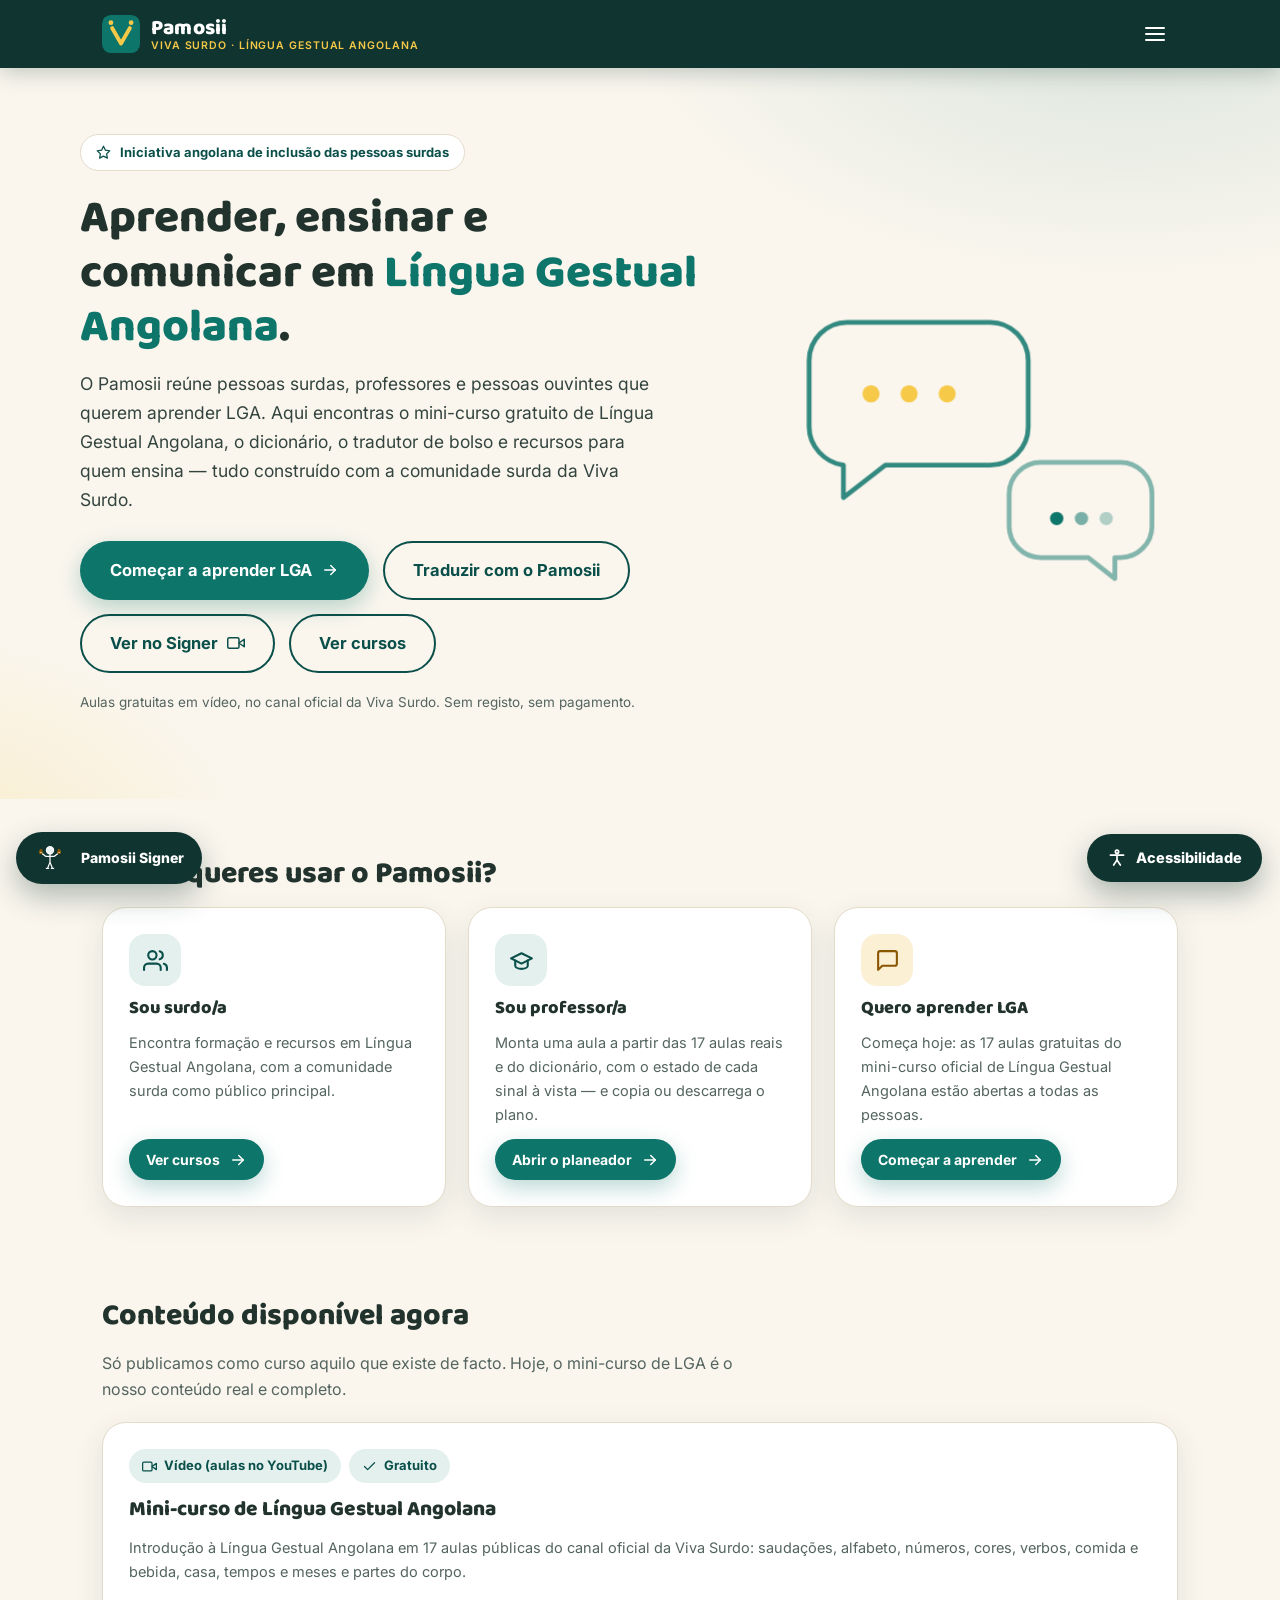
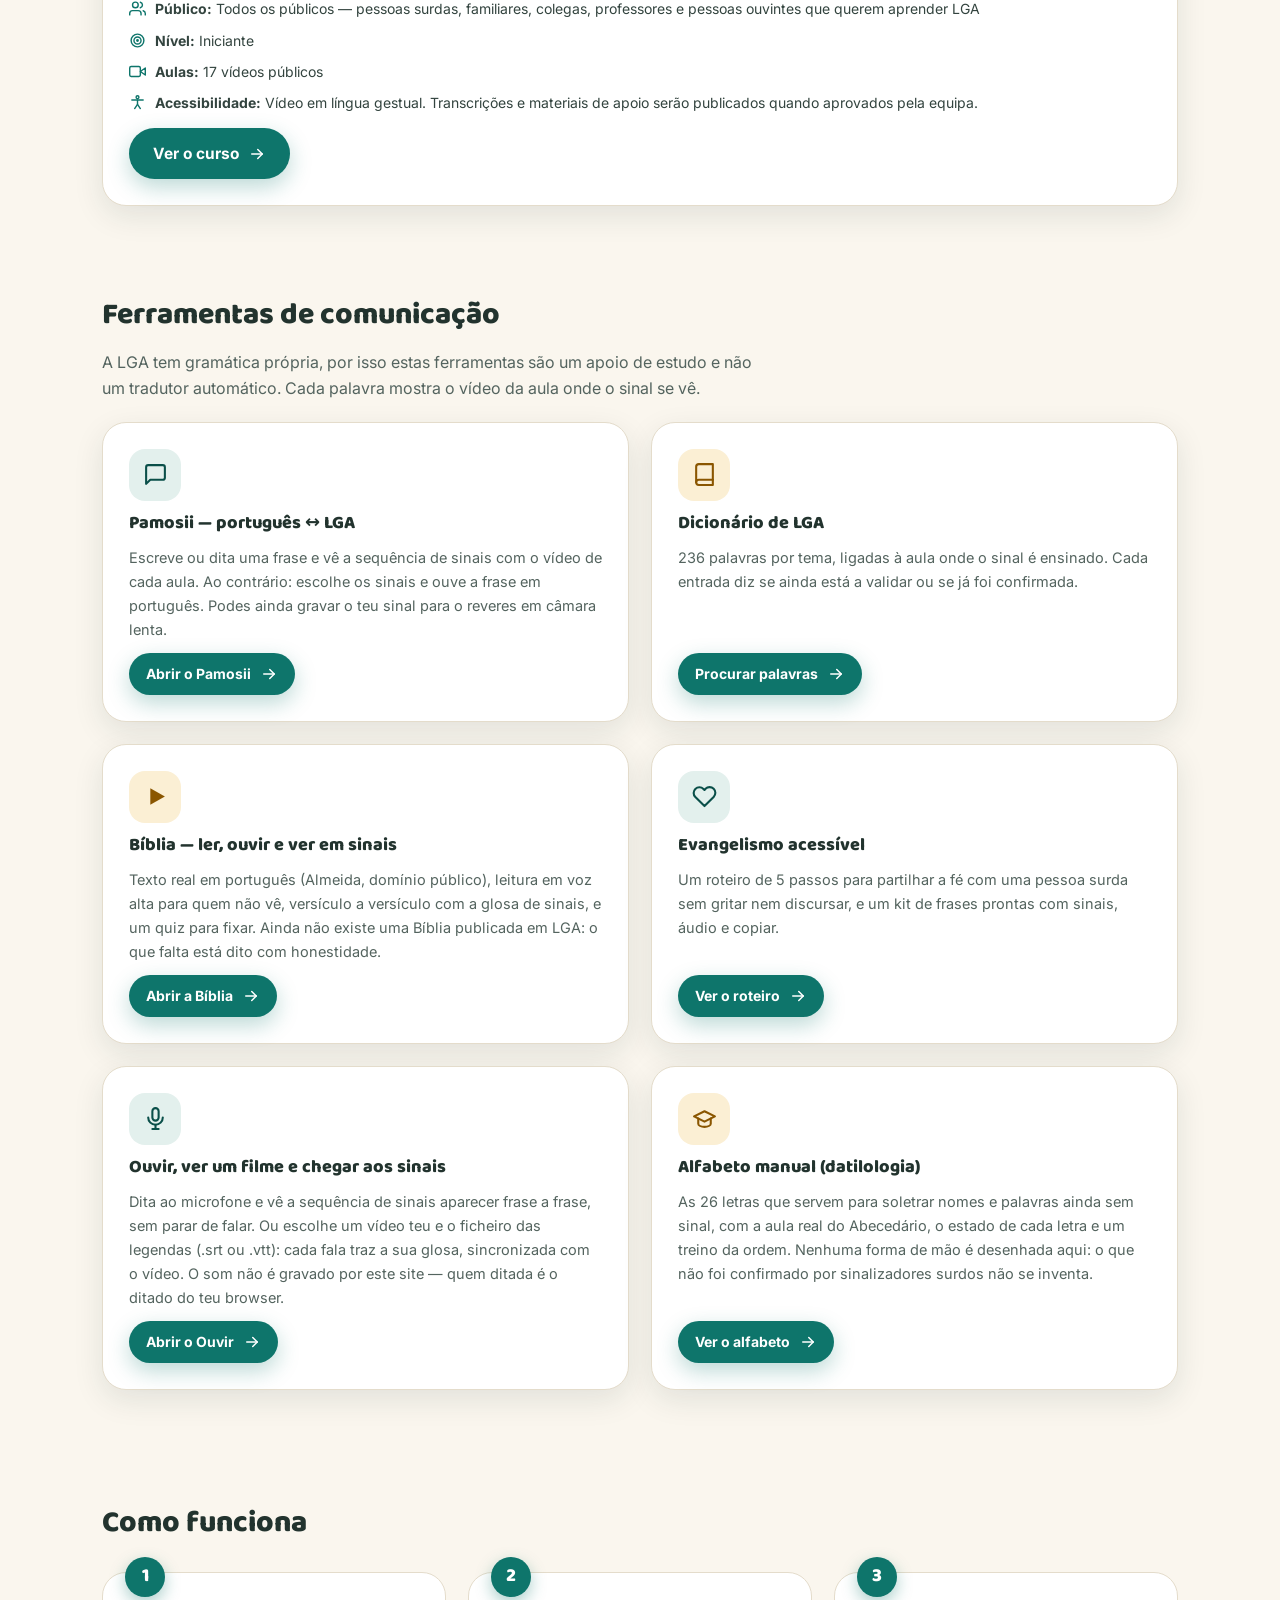
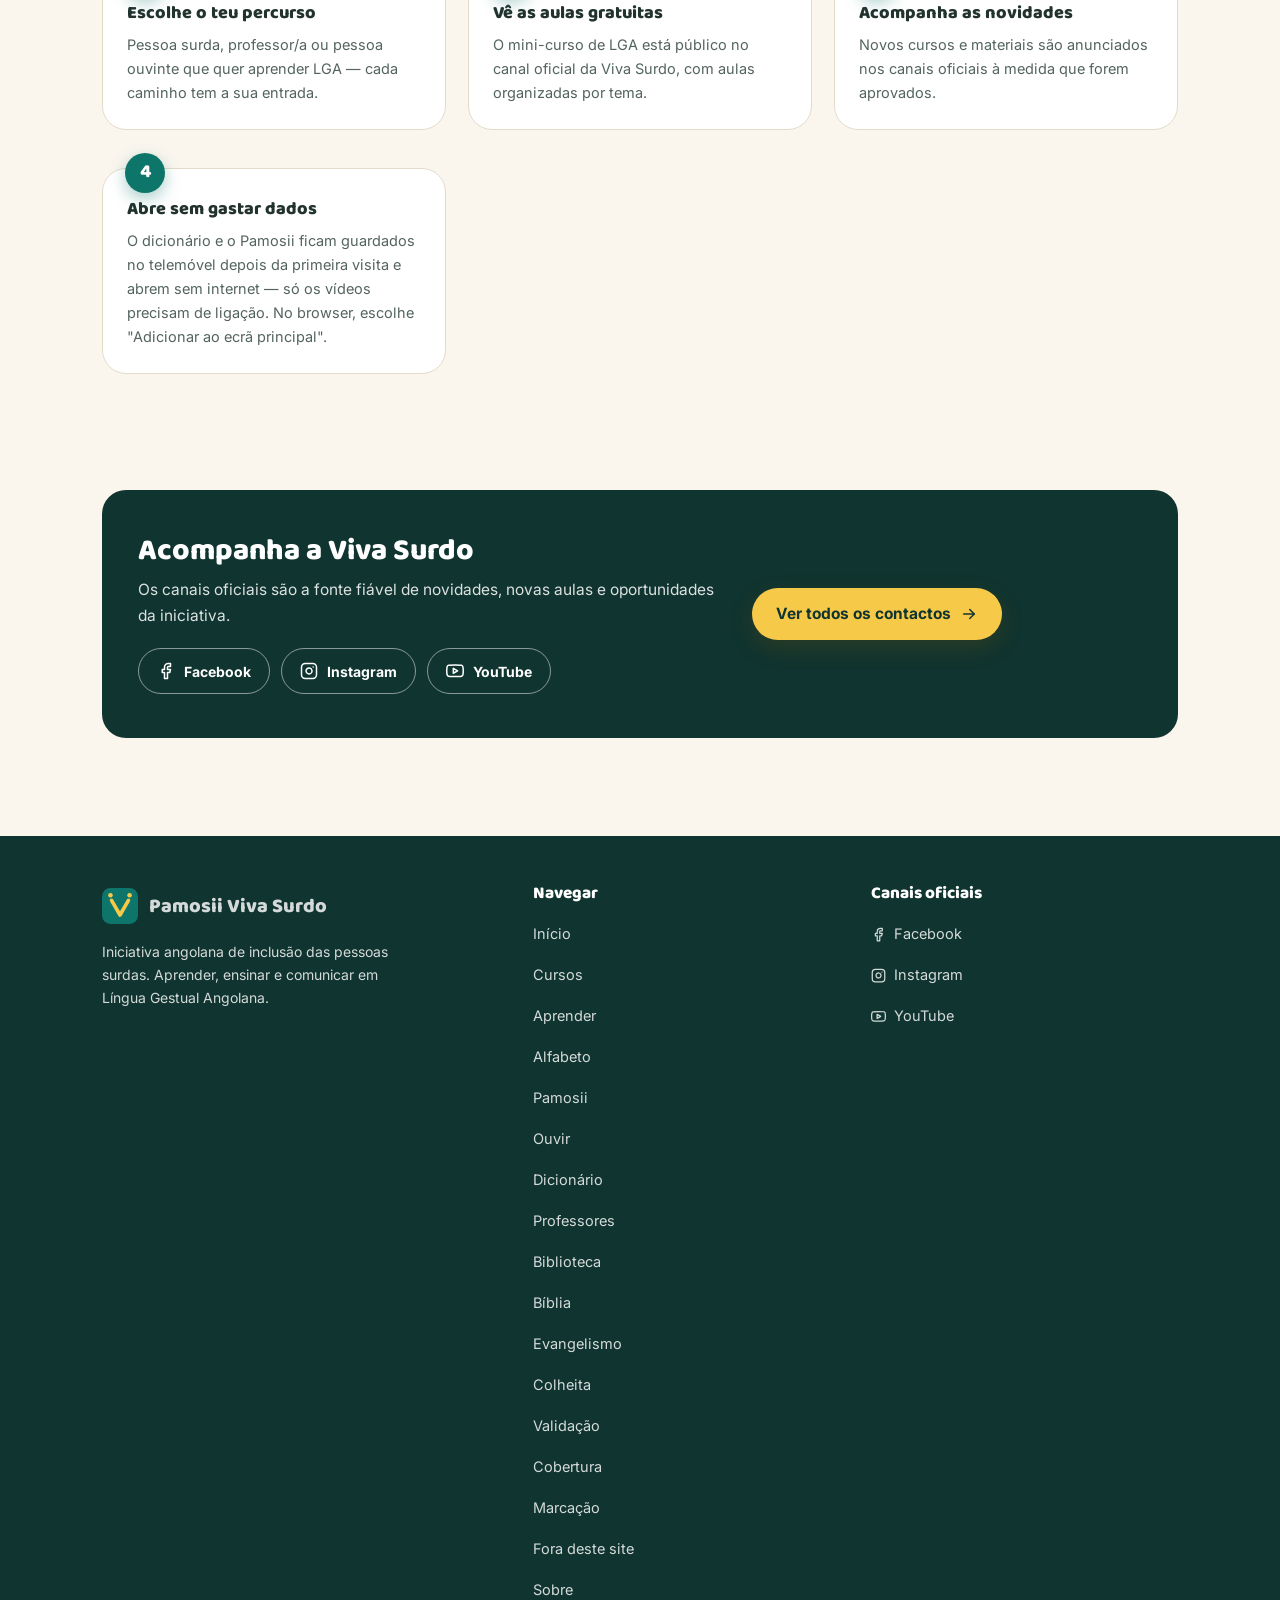
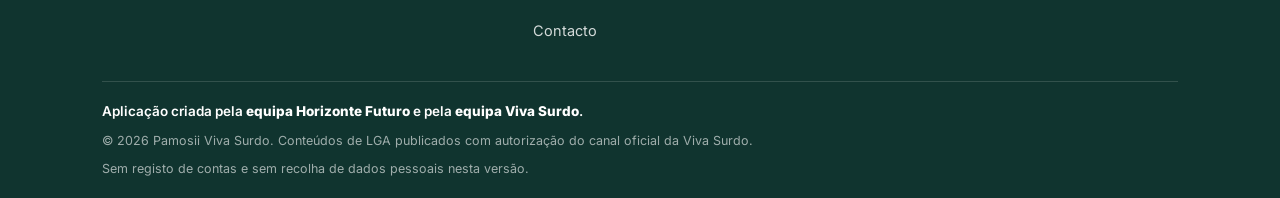
==== index.html @ de4e7cdf "vs78 no site publicado: planeador de aula em #/professores (monta a aula a partir das 17 aulas reais" ====
<!DOCTYPE html>
<html lang="pt-AO">
<head>
<meta charset="UTF-8">
<meta name="viewport" content="width=device-width, initial-scale=1.0, viewport-fit=cover">
<title>Pamosii Viva Surdo — Aprender, ensinar e comunicar em Língua Gestual Angolana</title>
<meta name="description" content="Pamosii é a plataforma da Viva Surdo: aulas gratuitas de Língua Gestual Angolana (LGA), dicionário, tradutor de bolso português-LGA e recursos para professores.">
<meta name="theme-color" content="#10342F">
<!-- Instalável como aplicação (telemóvel): "Adicionar ao ecrã principal" abre o Pamosii
     sem barra do browser e funciona sem rede. Os ícones são a marca provisória rasterizada
     de assets/logo-mark.svg — ver README, "Substituir a marca provisória". -->
<link rel="manifest" href="manifest.webmanifest">
<link rel="apple-touch-icon" href="assets/icon-192.png">
<meta name="mobile-web-app-capable" content="yes">
<meta name="apple-mobile-web-app-title" content="Pamosii">
<meta property="og:type" content="website">
<meta property="og:locale" content="pt_AO">
<meta property="og:site_name" content="Pamosii Viva Surdo">
<meta property="og:title" content="Pamosii Viva Surdo — Aprender, ensinar e comunicar em Língua Gestual Angolana">
<meta property="og:description" content="Iniciativa angolana de inclusão das pessoas surdas. Aulas gratuitas de Língua Gestual Angolana (LGA), recursos para professores e conteúdo da comunidade.">
<link rel="icon" type="image/svg+xml" href="assets/logo-mark.svg">
<!-- Marca "Pamosii" em wordmark textual provisório — substituir pelo logótipo aprovado pela Viva Surdo (ver README.md) -->
<link rel="preconnect" href="https://fonts.googleapis.com">
<link rel="preconnect" href="https://fonts.gstatic.com" crossorigin>
<!-- miniaturas das aulas (i.ytimg.com) aparecem em quase todas as páginas: ligar cedo poupa uma ida e volta em 3G -->
<link rel="preconnect" href="https://i.ytimg.com">
<link rel="dns-prefetch" href="https://www.youtube-nocookie.com">
<link href="https://fonts.googleapis.com/css2?family=Baloo+2:wght@600;700;800&family=Inter:wght@400;500;600;700;800&display=swap" rel="stylesheet">
<link rel="stylesheet" href="styles.css?v=vs78">
<script>
/* As opções de acessibilidade são guardadas só neste dispositivo (localStorage).
   Aplicá-las antes do primeiro paint evita que a página "salte" de tema/contraste. */
(function () {
  try {
    var p = JSON.parse(localStorage.getItem('vs.a11y') || '{}');
    var h = document.documentElement;
    if (p.temaEscuro) h.setAttribute('data-tema-escuro', '');
    if (p.contraste) h.setAttribute('data-contraste-alto', '');
    if (p.movimento) h.setAttribute('data-movimento-reduzido', '');
    if (p.simples) h.setAttribute('data-leitura-simples', '');
    /* --escala no <html> desde o primeiro paint: o botão flutuante e a barra inferior
       precisam dela para não se sobreporem antes de o app.js montar o #app escalado */
    h.style.setProperty('--escala', ([100, 115, 130, 150].indexOf(p.escala) >= 0 ? p.escala : 100) / 100);
  } catch (e) { /* sem localStorage disponível: usar valores padrão */ }
})();
</script>
</head>
<body>
<a class="skip" href="#conteudo">Saltar para o conteúdo principal</a>
<div id="a11y-root"></div>
<div id="app"></div>
<span id="route-live" class="sr-only" aria-live="polite"></span>
<script src="app.js?v=vs78"></script>
</body>
</html>
---- styles.css ----
/* ============================================================================
   Pamosii Viva Surdo — folha de estilos
   Identidade provisória: teal profundo + âmbar sobre creme (contraste AA).
   A marca visual será substituída pelo logótipo aprovado (ver README.md).
   ============================================================================ */

:root{
  --ink:#22332E;
  --ink-soft:#33443F;
  --muted:#54645F;
  --teal:#0E756B;
  --teal-deep:#0A4F49;
  --teal-dark:#10342F;
  --teal-tint:#E3F0ED;
  --amber:#F7C948;
  --amber-ink:#8A5600;
  --amber-soft:#FBEFD4;
  --amber-line:#EAD9A8;
  --note-line:#CBE2DD;
  --cream:#FAF6EE;
  --paper:#FFFFFF;
  --line:#E4DCCB;
  --line-soft:#EFE8D9;
  /* tokens usados pelos painéis de acessibilidade (tema escuro / contraste alto) */
  --primary:#0E756B;
  --primary-hover:#0A4F49;
  --primary-fg:#FFFFFF;
  --accent:#0E756B;
  --surface:#FFFFFF;
  --surface-soft:rgba(255,255,255,.58);
  --focus:#C99400;
  --radius:16px;
  --radius-lg:24px;
  --shadow:0 10px 30px rgba(16,52,47,.10);
  --shadow-lg:0 24px 60px rgba(16,52,47,.16);
  --font-h:'Baloo 2',system-ui,sans-serif;
  --font-b:'Inter',system-ui,-apple-system,sans-serif;
  --head-h:68px;
  /* altura da barra inferior no telemóvel; os rótulos podem ir a duas linhas com a escala
     de texto, e 64px é o que mede com duas linhas — assim o espaço reservado nunca falha */
  --tab-h:64px;
}

/* ---------- painel de acessibilidade: temas alternativos ---------- */
[data-tema-escuro]{
  --ink:#EAF3F0;
  --ink-soft:#D2E2DE;
  --muted:#A9C0BA;
  --teal:#3FBFA9;
  --teal-deep:#9EE3D3;
  --teal-dark:#081B18;
  --teal-tint:#153F39;
  --amber:#F7C948;
  --amber-ink:#F8D583;
  --amber-soft:#3A2F12;
  --amber-line:#6B5620;
  --note-line:#2C6058;
  --cream:#0C1C19;
  --paper:#14302A;
  --line:#2A4E46;
  --line-soft:#224238;
  --primary:#0F8378;
  --primary-hover:#0B6C63;
  --primary-fg:#FFFFFF;
  --accent:#5FCDB8;
  --surface:#16342D;
  --surface-soft:rgba(255,255,255,.05);
  --focus:#F7C948;
  --shadow:0 10px 30px rgba(0,0,0,.45);
  --shadow-lg:0 24px 60px rgba(0,0,0,.6);
}
[data-contraste-alto]{
  --ink:#000;
  --ink-soft:#000;
  --muted:#111;
  --teal:#00443C;
  --teal-deep:#002B26;
  --teal-dark:#000;
  --teal-tint:#DFF3EE;
  --amber:#FFD666;
  --amber-ink:#000;
  --amber-soft:#FFF3CF;
  --amber-line:#000;
  --note-line:#000;
  --cream:#FFF;
  --paper:#FFF;
  --line:#000;
  --line-soft:#000;
  --primary:#002B26;
  --primary-hover:#000;
  --primary-fg:#FFF;
  --accent:#002B26;
  --surface:#FFF;
  --surface-soft:#FFF;
  --focus:#000;
  --shadow:none;
  --shadow-lg:none;
}
[data-contraste-alto] a{text-decoration:underline}
[data-contraste-alto] .btn,[data-contraste-alto] .f-chip,[data-contraste-alto] .theme-nav a,
[data-contraste-alto] .aud-card,[data-contraste-alto] .vcard,[data-contraste-alto] .ccard,
[data-contraste-alto] .lib-item,[data-contraste-alto] .dic-grupo,[data-contraste-alto] .pm-dir,
[data-contraste-alto] .pm-ex,[data-contraste-alto] .pm-card,[data-contraste-alto] .pm-meter,
[data-contraste-alto] .pm-dati .pm-letra{border-width:2px;border-color:#000}

/* movimento reduzido (escolha manual, além do preferes do sistema) */
html[data-movimento-reduzido]{scroll-behavior:auto}
[data-movimento-reduzido] *,[data-movimento-reduzido] *::before,[data-movimento-reduzido] *::after{
  animation:none!important;transition:none!important;
}
[data-movimento-reduzido] .rv{opacity:1;transform:none}

/* leitura simples: coluna única, texto maior, decoração de fora */
[data-leitura-simples] body{font-size:18px;line-height:1.85}
[data-leitura-simples] .hero-art,[data-leitura-simples] .side-box img{display:none}
[data-leitura-simples] .grid,[data-leitura-simples] .steps,[data-leitura-simples] .vgrid,
[data-leitura-simples] .foot-in,[data-leitura-simples] .about-grid,[data-leitura-simples] .course-layout,
[data-leitura-simples] .band,[data-leitura-simples] .dic-words{grid-template-columns:1fr!important}
[data-leitura-simples] .hero-in{grid-template-columns:1fr;padding:34px 0}
[data-leitura-simples] p{max-width:70ch}
[data-leitura-simples] .dic-grupo{break-inside:avoid}

/* ---------- reset e base ---------- */
*,*::before,*::after{box-sizing:border-box}
html{-webkit-text-size-adjust:100%;text-size-adjust:100%}
body,button,input,select,textarea{-webkit-tap-highlight-color:transparent}
button,input,select,textarea,summary,a{touch-action:manipulation}
@media(prefers-reduced-motion:no-preference){html{scroll-behavior:smooth}}
body{margin:0;font-family:var(--font-b);font-size:16px;line-height:1.65;color:var(--ink);background:var(--cream)}
img,svg,iframe{max-width:100%}
img{display:block;height:auto}
h1,h2,h3,h4{font-family:var(--font-h);line-height:1.18;color:var(--ink);margin:0 0 .5em;font-weight:800}
h1{font-size:clamp(30px,4.6vw,46px)}
h2{font-size:clamp(23px,3vw,30px)}
h3{font-size:18px}
p{margin:0 0 1em}
a{color:var(--teal-deep);text-decoration-thickness:1px;text-underline-offset:3px}
a:hover{color:var(--teal)}
ul{margin:0 0 1em;padding-left:1.2em}
[id]{scroll-margin-top:calc(var(--head-h) + 16px + env(safe-area-inset-top))}
[hidden]{display:none !important}

/* foco visível em todo o site (âmbar escuro no claro; âmbar no escuro) */
a:focus-visible,button:focus-visible,input:focus-visible,select:focus-visible,
summary:focus-visible,[tabindex]:focus-visible{
  outline:3px solid var(--focus);outline-offset:2px;border-radius:6px;
}
.site-head a:focus-visible,.site-head button:focus-visible,.band a:focus-visible,
.tabbar a:focus-visible,.tabbar button:focus-visible{
  outline-color:var(--amber);
}

/* utilitários */
.sr-only{position:absolute!important;width:1px;height:1px;padding:0;margin:-1px;overflow:hidden;clip:rect(0 0 0 0);white-space:nowrap;border:0}
.skip{position:fixed;top:10px;left:10px;z-index:200;transform:translateY(-160%);background:var(--teal-dark);color:#fff;
  font-weight:700;padding:12px 20px;border-radius:10px;transition:transform .15s;text-decoration:none}
.skip:focus{transform:none;color:#fff}
.wrap{max-width:1120px;margin:0 auto;padding:0 22px}
.section{padding:58px 0}
.section.tight{padding:34px 0}
.muted{color:var(--muted)}
.center{text-align:center}
.grid{display:grid;gap:22px}
.g-2{grid-template-columns:repeat(2,minmax(0,1fr))}
.g-3{grid-template-columns:repeat(3,minmax(0,1fr))}
.g-4{grid-template-columns:repeat(4,minmax(0,1fr));gap:18px}
.g-auto{grid-template-columns:repeat(auto-fill,minmax(min(290px,100%),1fr))}

/* revelação ao fazer scroll (desligada com movimento reduzido) */
.rv{opacity:0;transform:translateY(14px)}
.rv.in{opacity:1;transform:none;transition:opacity .5s ease,transform .5s ease}
@media(prefers-reduced-motion:reduce){
  .rv{opacity:1;transform:none}
  *,*::before,*::after{animation-duration:.001s!important;animation-iteration-count:1!important;transition-duration:.001s!important}
}

/* ---------- botões e chips ---------- */
.btn{display:inline-flex;align-items:center;justify-content:center;gap:9px;min-height:46px;padding:11px 22px;border-radius:999px;
  max-width:100%;flex-wrap:wrap;
  font-family:var(--font-b);font-weight:700;font-size:15.5px;border:2px solid transparent;cursor:pointer;
  text-decoration:none;transition:transform .15s,box-shadow .15s,background .15s,color .15s}
.btn .ic{width:18px;height:18px;flex:none}
.btn:hover{transform:translateY(-2px)}
.btn-p{background:var(--primary);color:var(--primary-fg);box-shadow:0 8px 22px rgba(14,117,107,.28)}
.btn-p:hover{background:var(--primary-hover);color:var(--primary-fg)}
.btn-a{background:var(--amber);color:var(--teal-dark);box-shadow:0 8px 22px rgba(138,86,0,.22)}
.btn-a:hover{background:#F0B92E;color:var(--teal-dark)}
.btn-o{background:transparent;color:var(--teal-deep);border-color:var(--teal-deep)}
.btn-o:hover{background:var(--teal-tint);color:var(--teal-deep)}
.btn-o.on-dark{color:#fff;border-color:rgba(255,255,255,.75)}
.btn-o.on-dark:hover{background:rgba(255,255,255,.12);color:#fff}
.btn-sm{min-height:38px;padding:7px 15px;font-size:14px}
.btn-lg{min-height:52px;padding:14px 28px;font-size:16.5px}

.chip{display:inline-flex;align-items:center;gap:7px;background:var(--teal-tint);color:var(--teal-deep);
  font-weight:700;font-size:13px;padding:6px 13px;border-radius:999px;border:0}
.chip .ic{width:15px;height:15px;flex:none}

/* etiqueta "Em breve" — distinta por forma e texto, não só por cor */
.soon{display:inline-flex;align-items:center;gap:7px;border:2px dashed var(--amber-ink);color:var(--amber-ink);
  background:var(--amber-soft);font-weight:800;font-size:12.5px;padding:5px 12px;border-radius:999px;text-transform:uppercase;letter-spacing:.4px}
.soon .ic{width:14px;height:14px;flex:none}

/* ---------- cabeçalho e navegação ---------- */
.site-head{position:sticky;top:0;z-index:100;background:var(--teal-dark);color:#fff;box-shadow:0 4px 22px rgba(16,52,47,.25);
  padding-top:env(safe-area-inset-top)}
/* o cabeçalho tem de tolerar a escala de texto (que as media queries não vêem): quebra em vez de sair do ecrã */
.nav{display:flex;align-items:center;gap:10px;min-height:var(--head-h);flex-wrap:wrap}
/* a marca pode encolher: com a escala de texto ligada é a legenda "Língua Gestual Angolana"
   que ocupa mais linha, e ela troca-se sozinha em vez de empurrar a página para o lado */
.brand{display:inline-flex;align-items:center;gap:11px;color:#fff;text-decoration:none;margin-right:6px;
  flex:0 1 auto;min-width:0;min-height:44px}
.brand img{width:38px;height:38px;flex:none}
.brand .wm{font-family:var(--font-h);font-weight:800;font-size:21px;line-height:1.05;letter-spacing:.2px}
.brand .wm small{display:block;font-family:var(--font-b);font-weight:600;font-size:10.5px;letter-spacing:.9px;
  text-transform:uppercase;color:var(--amber);overflow-wrap:anywhere}
.nav-links{display:flex;align-items:center;gap:4px;margin-left:auto;flex-wrap:wrap;min-width:0}
/* os 11 rótulos vivem aqui no tamanho compacto: medido, a linha completa precisa de 910px,
   e é esse valor que define o ponto em que o menu hambúrguer assume (ver @media(max-width:1280px)) */
.nav-links a{display:inline-flex;align-items:center;white-space:nowrap;min-height:44px;padding:8px 9px;color:rgba(255,255,255,.85);
  font-weight:600;font-size:13.5px;text-decoration:none;border-radius:10px}
.nav-links a:hover{color:#fff;background:rgba(255,255,255,.10)}
.nav-links a[aria-current="page"]{color:var(--amber);background:rgba(247,201,72,.12)}
.nav-links a[aria-current="page"]::after{content:"";display:block;height:3px;width:22px;margin:-4px auto -6px;
  background:var(--amber);border-radius:99px}
.burger{display:none;margin-left:auto;background:none;border:0;color:#fff;width:46px;height:46px;
  align-items:center;justify-content:center;cursor:pointer;border-radius:10px}
.burger .ic{width:24px;height:24px}
.burger:hover{background:rgba(255,255,255,.12)}
@media(max-width:1280px){
  .burger{display:inline-flex}
  /* nowrap obrigatório: em coluna, o wrap do modo barra transformaria o menu em várias
     colunas assim que o texto é ampliado e a altura máxima começa a contar */
  .nav-links{display:none;position:absolute;left:0;right:0;top:100%;flex-direction:column;flex-wrap:nowrap;align-items:stretch;gap:2px;
    background:var(--teal-dark);padding:12px 16px 18px;border-bottom:1px solid rgba(255,255,255,.14);
    box-shadow:0 26px 50px rgba(16,52,47,.45)}
  /* o menu vive dentro de #app, que é escalado: vh/dvh são pixels do ecrã, enquanto
     --head-h é um pixel de layout já ampliado. Divide-se primeiro o viewport pela escala
     e só depois se tira a altura do cabeçalho — senão o menu fica abaixo da dobra.
     O desconto de 72px é a zona do botão flutuante de acessibilidade (18 de offset + 48 de
     altura + 6 de costura), também em pixels de ecrã: sem ele, a última linha do menu ficava
     por baixo do botão e o toque ia para o sítio errado. */
  .nav-links.open{display:flex;max-height:calc(100vh / var(--escala,1) - var(--head-h) - 72px / var(--escala,1));
    max-height:calc(100dvh / var(--escala,1) - var(--head-h) - 72px / var(--escala,1));overflow-y:auto;overscroll-behavior:contain}
  .nav-links a{width:100%;justify-content:flex-start;font-size:16px;padding:13px 14px}
  .nav-links a[aria-current="page"]::after{display:none}
  .nav-links a[aria-current="page"]{border-left:4px solid var(--amber);border-radius:6px 10px 10px 6px}
}

/* ---------- barra de navegação inferior (telemóvel) ----------
   No telemóvel o polegar decide: os quatro destinos mais usados ficam sempre à mão em baixo
   e o 5.º botão abre O MESMO painel do hambúrguer (aria-controls="nav-links"), porque dois
   menus diferentes na mesma página só serve para confundir. Por isso o .burger desaparece
   nestas condições — ver o bloco em baixo.
   A 2.ª condição é o telemóvel deitado: com 844×390 a largura já não é "de telemóvel", mas o
   polegar e a altura pequena são exactamente o mesmo problema. */
.tabbar{display:none}
@media(max-width:720px), (orientation:landscape) and (max-height:500px){
  /* sticky em vez de fixed: a barra ocupa espaço no fluxo, por isso nunca tapa o rodapé
     nem obriga a calcular reservas — e descansa no fim da página em vez de flutuar */
  .tabbar{display:block;position:sticky;bottom:0;z-index:99;background:var(--teal-dark);
    border-top:1px solid rgba(255,255,255,.16);margin-top:0;
    /* env() são pixels do ecrã; a barra está dentro de #app, que é escalado — divide-se pela escala */
    padding-bottom:calc(env(safe-area-inset-bottom) / var(--escala,1))}
  .tab-in{display:flex;align-items:stretch;min-height:var(--tab-h)}
  .tab{flex:1 1 0;min-width:0;display:flex;flex-direction:column;align-items:center;justify-content:center;
    gap:3px;padding:4px 2px;background:none;border:0;cursor:pointer;color:rgba(255,255,255,.85);
    font-family:var(--font-b);font-weight:700;line-height:1.1;text-decoration:none;
    /* tamanho FÍSICO constante: com a escala de texto ligada o item encolhe em px de layout
       (390px / 1,5 / 5 = 52) e "Dicionário" ia para 3 linhas. A barra é o cais da aplicação,
       não o conteúdo que a pessoa ampliou — divide-se pela escala para renderizar sempre 11px. */
    font-size:calc(11px / var(--escala,1));overflow-wrap:anywhere;
    -webkit-tap-highlight-color:transparent;touch-action:manipulation}
  .tab .ic{width:21px;height:21px;flex:none}
  /* o boneco do Signer no lugar do ícone de fala: fica parado — um ícone que se mexe
     na navegação distrai e competiria com o próprio Signer. */
  .tab-sign{display:flex;align-items:center;justify-content:center;height:21px}
  .tab-sign .sg-fig{width:31px;height:20px;margin:0;color:inherit;flex:none}
  .tab-sign .sg-fig *{animation:none!important}
  .tab-sign .sg-fig .sg-cabeca{fill:rgba(255,255,255,.16)}
  .tab:hover{color:#fff}
  .tab[aria-current="page"],.tab-mais.on{color:var(--amber)}
  /* o hambúrguer do cabeçalho é substituído pelo "Mais" — um interruptor, não dois */
  .burger{display:none}
  /* o menu aberto acaba ACIMA da barra inferior e acima do botão flutuante de acessibilidade
     (60px = 12 de offset + 48 de altura, +6 de costura) — dividido pela escala porque o painel
     vive em px de layout dentro de #app, enquanto o botão flutuante está fora dele.
     Sem isto o 9.º item ficava por baixo do botão de acessibilidade, inatingível ao toque. */
  .nav-links.open{max-height:calc(100vh / var(--escala,1) - var(--head-h) - var(--tab-h) - 66px / var(--escala,1) - env(safe-area-inset-bottom) / var(--escala,1));
    max-height:calc(100dvh / var(--escala,1) - var(--head-h) - var(--tab-h) - 66px / var(--escala,1) - env(safe-area-inset-bottom) / var(--escala,1))}
}
/* contraste alto: rótulos sublinhados só no item activo — a barra já é separada do conteúdo
   pela borda, e sublinhar os cinco ao mesmo tempo não indica onde estás */
@media(max-width:720px), (orientation:landscape) and (max-height:500px){
  [data-contraste-alto] .tab{text-decoration:none}
  [data-contraste-alto] .tab[aria-current="page"],[data-contraste-alto] .tab-mais.on{text-decoration:underline;text-underline-offset:5px}
}

/* ---------- herói ---------- */
.hero{position:relative;overflow:hidden;color:var(--ink);
  background:
    radial-gradient(820px 460px at 88% -10%,rgba(14,117,107,.14),transparent 62%),
    radial-gradient(560px 380px at -6% 108%,rgba(247,201,72,.22),transparent 60%),
    var(--cream)}
.hero-in{display:grid;grid-template-columns:1.15fr .85fr;gap:44px;align-items:center;padding:66px 0 72px}
.eyebrow{display:inline-flex;align-items:center;gap:9px;background:var(--surface);border:1.5px solid var(--line);
  color:var(--teal-deep);font-weight:700;font-size:13px;padding:7px 15px;border-radius:999px;margin-bottom:20px}
.eyebrow .ic{width:15px;height:15px}
.hero h1{margin-bottom:16px}
.hero h1 .hl{color:var(--teal)}
.hero .lead{font-size:17.5px;color:var(--ink-soft);max-width:54ch}
.hero-ctas{display:flex;flex-wrap:wrap;gap:14px;margin-top:26px}
.hero-note{margin-top:18px;font-size:13.5px;color:var(--muted)}
.hero-art{display:grid;place-items:center}
.hero-art svg{width:min(400px,100%);height:auto}

/* ---------- cartões de público ---------- */
.aud-card{display:flex;flex-direction:column;gap:12px;background:var(--paper);border:1.5px solid var(--line);
  border-radius:var(--radius-lg);padding:26px;box-shadow:var(--shadow);transition:transform .18s,box-shadow .18s}
.aud-card:hover{transform:translateY(-4px);box-shadow:var(--shadow-lg)}
.aud-ic{width:52px;height:52px;border-radius:16px;display:grid;place-items:center;flex:none}
.aud-ic .ic{width:25px;height:25px}
.aud-ic.t{background:var(--teal-tint);color:var(--teal-deep)}
.aud-ic.a{background:var(--amber-soft);color:var(--amber-ink)}
.aud-card h3{margin:0}
.aud-card p{margin:0;color:var(--muted);font-size:14.5px;flex:1}
.aud-card .btn{align-self:flex-start}

/* ---------- passos "como funciona" ---------- */
.steps{counter-reset:passo;display:grid;gap:22px;grid-template-columns:repeat(3,1fr)}
.step{background:var(--paper);border:1.5px solid var(--line);border-radius:var(--radius-lg);padding:24px;position:relative;margin-top:16px}
.step::before{counter-increment:passo;content:counter(passo);position:absolute;top:-16px;left:22px;width:40px;height:40px;
  border-radius:50%;background:var(--primary);color:var(--primary-fg);font-family:var(--font-h);font-weight:800;font-size:19px;
  display:grid;place-items:center;box-shadow:0 6px 16px rgba(14,117,107,.35)}
.step h3{margin-top:6px}
.step p{margin:0;color:var(--muted);font-size:14.5px}

/* ---------- cartão de curso ---------- */
.ccard{display:flex;flex-direction:column;gap:14px;background:var(--paper);border:1.5px solid var(--line);
  border-radius:var(--radius-lg);padding:26px;box-shadow:var(--shadow)}
.ccard-top{display:flex;flex-wrap:wrap;gap:8px}
.ccard-t{margin:0;font-size:21px}
.ccard-t a{color:var(--ink);text-decoration:none}
.ccard-t a:hover{color:var(--teal-deep);text-decoration:underline}
.ccard-d{margin:0;color:var(--muted);font-size:14.5px}
.meta-list{list-style:none;margin:0;padding:0;display:flex;flex-direction:column;gap:8px;font-size:14px;flex:1}
.meta-list li{display:flex;align-items:flex-start;gap:9px;color:var(--ink-soft)}
.meta-list .ic{width:17px;height:17px;flex:none;margin-top:3px;color:var(--teal)}
.ccard .btn{align-self:flex-start}

/* categoria "em breve" no catálogo: painel honesto, não cartão de curso */
.cat-soon{display:flex;gap:16px;align-items:flex-start;border:2px dashed var(--line);background:var(--surface-soft);
  border-radius:var(--radius-lg);padding:22px}
.cat-soon .soon{flex:none}
.cat-soon div{min-width:0}
.cat-soon h3{margin:6px 0 4px;font-size:17px}
.cat-soon p{margin:0;font-size:14px;color:var(--muted)}

/* ---------- cartão de vídeo (fachada clicável) ---------- */
.vgrid{display:grid;gap:22px;grid-template-columns:repeat(auto-fill,minmax(min(280px,100%),1fr))}
.vcard{display:flex;flex-direction:column;background:var(--paper);border:1.5px solid var(--line);
  border-radius:var(--radius);overflow:hidden;box-shadow:var(--shadow)}
.vfacade{position:relative;aspect-ratio:16/9;background:var(--teal-dark)}
.vfacade iframe{position:absolute;inset:0;width:100%;height:100%;border:0}
/* aviso "este vídeo precisa de rede" — fora dele o bloco comporta-se como texto normal;
   só dentro de .lib-act (linha de botões com flex-wrap) precisa de ocupar a linha toda.
   Em .vcard, que é flex-direction:column, um flex-basis:100% esticava o aviso para 171px
   com 112px de texto — por isso a regra de linha fica limitada ao container de botões. */
.v-offline{margin:8px 0 0;padding:10px 12px;border:1px dashed var(--line);
  border-radius:10px;background:var(--cream);font-size:14px;font-weight:600;color:var(--ink)}
.lib-act>.v-offline{flex:1 1 100%}
.vplay{position:absolute;inset:0;width:100%;height:100%;padding:0;border:0;background:none;cursor:pointer;display:block}
.vplay img{width:100%;height:100%;object-fit:cover;opacity:.94;transition:opacity .18s}
.vplay:hover img{opacity:1}
.vplay:hover .vbtn,.vplay:focus-visible .vbtn{background:#F0B92E}
.vbtn{position:absolute;top:50%;left:50%;transform:translate(-50%,-50%);width:62px;height:62px;border-radius:50%;
  background:var(--primary);color:var(--primary-fg);display:grid;place-items:center;box-shadow:0 10px 26px rgba(11,46,42,.5);
  transition:background .18s}
.vbtn .ic{width:24px;height:24px;margin-left:3px}
.vmeta{padding:15px 17px 17px;display:flex;flex-direction:column;gap:5px;flex:1}
.vtitle{margin:0;font-size:16px}
.vsub{margin:0;font-size:13px;color:var(--muted);font-weight:600}
.vlink{font-size:13.5px;font-weight:700;display:inline-flex;align-items:center;gap:6px;min-height:24px}
.vlink .ic{width:14px;height:14px}

/* ---------- filtros (catálogo / biblioteca) ---------- */
.filters{display:flex;flex-wrap:wrap;gap:14px;align-items:flex-end;background:var(--paper);border:1.5px solid var(--line);
  border-radius:var(--radius-lg);padding:18px 20px;box-shadow:var(--shadow)}
.f-field{display:flex;flex-direction:column;gap:6px;min-width:0;flex:1 1 220px}
.f-field label{font-weight:700;font-size:13.5px;color:var(--ink-soft)}
.f-field input[type="search"],.f-field input[type="text"]{font:inherit;font-size:16px;padding:11px 14px;border:1.5px solid var(--line);border-radius:12px;
  background:var(--surface);color:var(--ink);min-height:46px;width:100%;max-width:100%;min-width:0}
.f-field input[type="search"]::placeholder,.f-field input[type="text"]::placeholder{color:var(--muted)}
.f-chips{display:flex;flex-wrap:wrap;gap:8px}
.f-chip{display:inline-flex;align-items:center;min-height:44px;padding:8px 16px;border-radius:999px;border:1.5px solid var(--line);
  background:var(--surface);color:var(--ink-soft);font:inherit;font-weight:700;font-size:13.5px;cursor:pointer;transition:.15s}
.f-chip:hover{border-color:var(--teal)}
.f-chip[aria-pressed="true"]{background:var(--primary);border-color:var(--primary);color:var(--primary-fg)}

/* controlos nativos — mesmo tom do site e sempre com área de toque suficiente */
select{font-family:var(--font-b);font-size:14.5px;min-height:44px;min-width:0;padding:9px 12px;border:1.5px solid var(--line);
  border-radius:12px;background:var(--surface);color:var(--ink);max-width:100%}
select:focus-visible{outline:3px solid var(--focus);outline-offset:2px}

/* ---------- página genérica de conteúdo ---------- */
.page-head{padding:46px 0 10px}
.page-head h1{margin-bottom:10px}
.page-head .lead{font-size:17px;color:var(--muted);max-width:64ch}
.crumbs{display:flex;flex-wrap:wrap;gap:6px;align-items:center;font-size:13.5px;font-weight:600;color:var(--muted);
  list-style:none;margin:0 0 18px;padding:0}
.crumbs li+li::before{content:"›";margin:0 6px;color:var(--line);font-weight:800}
/* o alvo de toque do link do caminho mede 35×16 com apenas o texto — abaixo do mínimo de
   24px. O padding alarga a zona tocável e a margem negativa devolve o espaço à linha, por
   isso a linha do .crumbs fica exactamente onde estava. */
.crumbs a{color:var(--teal-deep);padding:5px 6px;margin:-5px -6px;border-radius:6px}

/* ---------- detalhe de curso ---------- */
.course-layout{display:grid;grid-template-columns:1fr 330px;gap:30px;align-items:start;padding:26px 0 60px}
.course-main{display:flex;flex-direction:column;gap:26px;min-width:0}
.course-side{display:flex;flex-direction:column;gap:18px;position:sticky;top:calc(var(--head-h) + 16px + env(safe-area-inset-top))}
.side-box{background:var(--paper);border:1.5px solid var(--line);border-radius:var(--radius-lg);padding:22px;box-shadow:var(--shadow)}
.side-box h2{font-size:17px;margin-bottom:12px}
.side-box dl{margin:0;display:flex;flex-direction:column;gap:10px}
.side-box dt{font-size:12px;font-weight:800;text-transform:uppercase;letter-spacing:.5px;color:var(--muted)}
.side-box dd{margin:0 0 4px;font-size:14.5px}
.side-box .btn{width:100%;justify-content:center}
.side-note{display:flex;gap:10px;font-size:13px;color:var(--ink-soft);background:var(--amber-soft);
  border:1.5px solid var(--amber-line);border-radius:12px;padding:12px 14px}
.side-note .ic{width:16px;height:16px;flex:none;margin-top:2px;color:var(--amber-ink)}
.course-desc{font-size:16px;color:var(--ink-soft);max-width:70ch}
.obj-list{list-style:none;margin:0;padding:0;display:flex;flex-direction:column;gap:10px}
.obj-list li{display:flex;gap:10px;align-items:flex-start;font-size:15px}
.obj-list .ic{width:19px;height:19px;flex:none;margin-top:3px;color:var(--teal)}

/* módulos com <details> nativo (acessível por teclado e leitor de ecrã) */
.mod{background:var(--paper);border:1.5px solid var(--line);border-radius:var(--radius);overflow:hidden}
.mod summary{display:flex;align-items:center;gap:14px;cursor:pointer;padding:17px 20px;list-style:none;min-height:56px}
.mod summary::-webkit-details-marker{display:none}
.mod summary:hover{background:var(--teal-tint)}
.mod-n{width:34px;height:34px;border-radius:10px;background:var(--primary);color:var(--primary-fg);display:grid;place-items:center;
  font-family:var(--font-h);font-weight:800;font-size:15px;flex:none}
.mod summary h3{margin:0;font-size:16.5px;flex:1}
.mod summary .chev{width:20px;height:20px;flex:none;transition:transform .2s;color:var(--muted)}
.mod[open] summary .chev{transform:rotate(180deg)}
.mod-body{padding:6px 20px 20px}
.mod-body .vgrid{grid-template-columns:repeat(auto-fill,minmax(min(250px,100%),1fr))}
.mod-count{font-size:13px;color:var(--muted);font-weight:700}

/* ---------- aprender LGA ---------- */
.theme-nav{display:flex;flex-wrap:wrap;gap:9px;margin:6px 0 34px}
.theme-nav a{display:inline-flex;align-items:center;gap:7px;min-height:44px;padding:8px 16px;border-radius:999px;
  border:1.5px solid var(--line);background:var(--paper);color:var(--ink-soft);font-weight:700;font-size:13.5px;
  text-decoration:none;transition:.15s}
.theme-nav a:hover{border-color:var(--teal);color:var(--teal-deep);text-decoration:none}
.theme-nav b{background:var(--teal-tint);color:var(--teal-deep);border-radius:99px;font-size:12px;padding:1px 8px}
.theme-sec{padding-top:12px;margin-bottom:38px}
.theme-sec h2{display:flex;align-items:center;gap:11px}
.theme-sec h2 .t-ic{width:38px;height:38px;border-radius:12px;background:var(--teal-tint);color:var(--teal-deep);
  display:grid;place-items:center;flex:none}
.theme-sec h2 .t-ic .ic{width:19px;height:19px}

/* ---------- professores ---------- */
.res-card{display:flex;flex-direction:column;gap:12px;background:var(--paper);border:1.5px solid var(--line);
  border-radius:var(--radius-lg);padding:24px;box-shadow:var(--shadow)}
.res-ic{width:48px;height:48px;border-radius:14px;display:grid;place-items:center;flex:none}
.res-ic.t{background:var(--teal-tint);color:var(--teal-deep)}
.res-ic.a{background:var(--amber-soft);color:var(--amber-ink)}
.res-card h3{margin:0}
.res-card p{margin:0;color:var(--muted);font-size:14.5px;flex:1}
.res-card .btn{align-self:flex-start}

/* ---------- biblioteca ---------- */
.lib-item{display:flex;gap:16px;align-items:flex-start;background:var(--paper);border:1.5px solid var(--line);
  border-radius:var(--radius);padding:18px 20px;box-shadow:var(--shadow)}
.lib-ic{width:44px;height:44px;border-radius:12px;background:var(--teal-tint);color:var(--teal-deep);
  display:grid;place-items:center;flex:none}
.lib-ic .ic{width:21px;height:21px}
.lib-body{min-width:0;flex:1}
.lib-body h3{margin:0 0 3px;font-size:16.5px}
.lib-body h3 a{color:var(--ink);text-decoration:none}
.lib-body h3 a:hover{color:var(--teal-deep);text-decoration:underline}
.lib-meta{display:flex;flex-wrap:wrap;gap:8px 14px;font-size:13.5px;color:var(--muted);font-weight:600}
.lib-act{display:flex;flex-wrap:wrap;gap:10px;margin-top:10px}
/* leitor injetado dentro da lista: precisa de largura própria para o 16/9 funcionar */
.lib-act>.vfacade{width:100%;max-width:460px;flex:1 1 300px}
.lib-list{display:flex;flex-direction:column;gap:14px}

/* itens planeados (em breve) */
.lib-soon{display:flex;gap:14px;align-items:center;border:2px dashed var(--line);border-radius:var(--radius);
  padding:16px 18px;background:var(--surface-soft)}
.lib-soon .lib-ic{background:var(--amber-soft);color:var(--amber-ink)}
.lib-soon h3{margin:0;font-size:15.5px}
.lib-soon p{margin:2px 0 0;font-size:13px;color:var(--muted)}

/* linhas elastistas: com "Tamanho do texto" a 125-175% nada fica maior que o ecrã.
   O zoom é aplicado em #app, por isso as media queries não o vêem — as linhas têm de
   poder encolher e quebrar sozinhas, a qualquer largura. */
.lib-item,.lib-soon,.res-card,.cat-soon,.dic-head,.pm-sent-head,.mod summary{flex-wrap:wrap}
.lib-soon>div,.chan-card>div,.res-card>div,.lib-item>div,.mod summary>div{min-width:0}
.src{overflow-wrap:anywhere}
.src a{overflow-wrap:anywhere}
/* escala extrema (175% num telemóvel pequeno): os itens têm de poder encolher abaixo do
   seu conteúdo mínimo e o texto longo tem de quebrar — senão a página ganha scroll lateral */
.grid>*,.vgrid>*,.g-2>*,.g-3>*,.g-4>*,.pm-cards>*,.dic-words>*,
.about-grid>*,.course-layout>*,.band>*,.steps>*,.foot-in>*,.dic-head>*,.pm-build>*,.pm-frames>*{min-width:0}
.dic-words li{flex-wrap:wrap}
.chip{flex-wrap:wrap;overflow-wrap:anywhere}
.meta-list li{min-width:0}
.meta-list li>*{overflow-wrap:anywhere}
.ccard-t,.ccard-d,.vtitle,.lib-body h3,.chan-card p,.res-card p,.aud-card p{overflow-wrap:anywhere}

/* ---------- sobre ---------- */
.about-grid{display:grid;grid-template-columns:1.1fr .9fr;gap:30px;align-items:start}
.fact-card{background:var(--paper);border:1.5px solid var(--line);border-radius:var(--radius-lg);padding:24px;
  box-shadow:var(--shadow)}
.fact-card h2{font-size:19px;display:flex;align-items:center;gap:10px}
.fact-card h2 .ic{width:21px;height:21px;color:var(--teal)}
.fact-card p{font-size:14.5px;color:var(--ink-soft);margin:0 0 10px}
.src{font-size:12.5px;color:var(--muted)}
.src a{font-weight:700}
.val-card{text-align:center;background:var(--paper);border:1.5px solid var(--line);border-radius:var(--radius-lg);
  padding:22px 16px;box-shadow:var(--shadow)}
.val-card .ic{width:30px;height:30px;color:var(--teal);margin:0 auto 8px}
.val-card h3{margin:0 0 4px;font-size:16px}
.val-card p{margin:0;font-size:13.5px;color:var(--muted)}

/* ---------- contacto ---------- */
.chan-card{display:flex;flex-direction:column;gap:12px;background:var(--paper);border:1.5px solid var(--line);
  border-radius:var(--radius-lg);padding:26px;box-shadow:var(--shadow)}
.chan-ic{width:52px;height:52px;border-radius:16px;display:grid;place-items:center;flex:none;
  background:var(--teal-tint);color:var(--teal-deep)}
.chan-ic .ic{width:25px;height:25px}
.chan-card h3{margin:0}
.chan-card p{margin:0;color:var(--muted);font-size:14px;flex:1}
.chan-card .btn{align-self:flex-start}
.note-band{display:flex;flex-wrap:wrap;gap:14px;align-items:flex-start;background:var(--teal-tint);border:1.5px solid var(--note-line);
  border-radius:var(--radius-lg);padding:20px 22px}
.note-band .ic{width:22px;height:22px;flex:none;color:var(--teal-deep);margin-top:2px}
/* as duas notas em banda larga ficam lado a lado; a 320px com texto a 150%
   um <p> não enrolava e a página ganhava 8px de scroll horizontal medido */
.note-band p{margin:0;flex:1 1 220px;min-width:0;overflow-wrap:anywhere;font-size:14.5px;color:var(--ink-soft)}
.note-band.is-demo{background:var(--amber-soft);border-color:var(--amber-line)}
.note-band.is-demo .ic{color:var(--amber-ink)}
.note-band + .note-band{margin-top:14px}

/* ---------- estados vazios ---------- */
.empty{text-align:center;padding:54px 24px;border:2px dashed var(--line);border-radius:var(--radius-lg);
  background:var(--surface-soft)}
.empty .ic{width:38px;height:38px;color:var(--muted);margin:0 auto 10px}
.empty h3{margin-bottom:6px}
.empty p{color:var(--muted);max-width:46ch;margin:0 auto 16px;font-size:14.5px}
.empty .btn{justify-content:center}

/* ---------- faixa de contacto ---------- */
.band{background:var(--teal-dark);color:#fff;border-radius:var(--radius-lg);padding:44px 36px;
  display:grid;grid-template-columns:1.2fr .8fr;gap:28px;align-items:center}
.band h2{color:#fff;margin-bottom:8px}
.band p{color:rgba(255,255,255,.85);margin:0 0 20px;font-size:15.5px}
.band-links{display:flex;flex-wrap:wrap;gap:11px}
.band-links a{display:inline-flex;align-items:center;gap:9px;min-height:46px;padding:10px 18px;border-radius:999px;
  border:1.5px solid rgba(255,255,255,.5);color:#fff;font-weight:700;font-size:14px;text-decoration:none;transition:.15s}
.band-links a:hover{background:rgba(255,255,255,.14);text-decoration:none}
.band-links .ic{width:18px;height:18px}

/* ---------- rodapé ---------- */
.site-foot{background:var(--teal-dark);color:rgba(255,255,255,.82);margin-top:40px}
.foot-in{display:grid;grid-template-columns:1.3fr 1fr 1fr;gap:32px;padding:48px 0 34px}
.site-foot h2{color:#fff;font-size:17px;margin-bottom:14px}
.site-foot a{color:rgba(255,255,255,.82)}
.site-foot a:hover{color:var(--amber)}
.foot-brand{display:flex;align-items:center;gap:11px;color:#fff;text-decoration:none;margin-bottom:12px;min-height:44px}
.foot-brand img{width:36px;height:36px}
.foot-brand .wm{font-family:var(--font-h);font-weight:800;font-size:20px}
.foot-list{list-style:none;margin:0;padding:0;display:flex;flex-direction:column;gap:9px;font-size:14.5px}
.foot-list a{display:inline-flex;align-items:center;gap:8px;min-height:32px;text-decoration:none}
.foot-list .ic{width:15px;height:15px}
.foot-bottom{border-top:1px solid rgba(255,255,255,.14);padding:18px 0;display:flex;flex-wrap:wrap;gap:8px 24px;
  justify-content:space-between;font-size:12.5px;color:rgba(255,255,255,.6)}
/* o credito das equipas e a primeira linha do rodape em todas as paginas:
   branca e um pouco maior que as notas legais, para se ler sem procurar */
.foot-creditos{color:#fff;font-size:13.5px;font-weight:600;flex:1 1 100%}
.foot-creditos strong{font-weight:800}

/* ---------- 404 ---------- */
.nf{padding:80px 0;text-align:center}
.nf h1{font-size:56px;color:var(--teal);margin-bottom:6px}

/* ---------- responsivo ---------- */
@media(max-width:1020px){
  .g-4{grid-template-columns:repeat(2,minmax(0,1fr))}
  .hero-in{grid-template-columns:1fr;padding:48px 0 56px}
  .hero-art{order:-1}
  .hero-art svg{width:min(300px,80%)}
  .course-layout{grid-template-columns:1fr}
  .course-side{position:static}
  .about-grid{grid-template-columns:1fr}
  .band{grid-template-columns:1fr;padding:36px 26px}
  .steps{grid-template-columns:1fr}
  .foot-in{grid-template-columns:1fr 1fr}
}
@media(max-width:720px){
  .g-3{grid-template-columns:1fr}
  .g-2{grid-template-columns:1fr}
  .g-4{grid-template-columns:1fr}
  .section{padding:42px 0}
  .wrap{padding:0 16px}
  .cat-soon{flex-direction:column}
  .mod summary{padding:14px 16px}
  .mod-body{padding:4px 16px 16px}
  .foot-in{grid-template-columns:1fr;gap:26px}
  .lib-item{flex-wrap:wrap}
}

/* ============================================================================
   Painel de acessibilidade (fixo, presente em todas as páginas)
   ============================================================================ */
.a11y{position:fixed;right:18px;bottom:calc(18px + env(safe-area-inset-bottom));z-index:160;display:flex;flex-direction:column;align-items:flex-end;gap:12px}
.a11y-btn{display:inline-flex;align-items:center;gap:9px;min-height:48px;padding:12px 20px;border-radius:999px;border:0;
  background:var(--teal-dark);color:#fff;font:inherit;font-weight:800;font-size:14.5px;cursor:pointer;
  box-shadow:0 12px 30px rgba(16,52,47,.35)}
.a11y-btn .ic{width:20px;height:20px}
.a11y-btn:hover{background:var(--teal-deep);color:#fff}
.a11y-panel{width:min(340px,calc(100vw - 36px));max-height:calc(100vh - 112px);max-height:calc(100dvh - 112px);
  overflow-y:auto;overscroll-behavior:contain;background:var(--paper);color:var(--ink);border:2px solid var(--line);
  border-radius:var(--radius-lg);padding:18px;box-shadow:var(--shadow-lg)}
/* com a barra inferior do telemóvel (vertical e deitada): o botão flutuante sobe acima dela —
   `var(--tab-h) × escala`, porque o painel está FORA de #app e por isso não é escalado.
   O max-height desconta a barra e o próprio botão: sem isso o conjunto botão+painel ficava
   mais alto que o ecrã e a primeira linha de opções cortava-se no topo.
   Tem de estar aqui, depois das regras base, senão perde na cascata. */
@media(max-width:720px), (orientation:landscape) and (max-height:500px){
  .a11y{right:12px;bottom:calc(12px + var(--tab-h) * var(--escala,1) + env(safe-area-inset-bottom))}
  .a11y-panel{max-height:calc(100vh - var(--tab-h) * var(--escala,1) - 84px);
    max-height:calc(100dvh - var(--tab-h) * var(--escala,1) - 84px)}
}
.a11y-title{font-family:var(--font-h);font-weight:800;font-size:16px;line-height:1.3;margin:0 0 14px;color:var(--ink)}
.a11y-row{display:flex;align-items:center;justify-content:space-between;gap:12px;margin-bottom:14px}
.a11y-lab{font-weight:700;font-size:14px}
.a11y-step{display:inline-flex;align-items:center;gap:8px}
.a11y-step output{min-width:54px;text-align:center;font-weight:800;font-size:14px;font-variant-numeric:tabular-nums}
.a11y-act{width:44px;height:44px;border-radius:12px;border:1.5px solid var(--line);background:var(--surface);
  color:var(--ink);font:inherit;font-weight:800;font-size:14px;cursor:pointer}
.a11y-act:hover{border-color:var(--teal);color:var(--teal-deep)}
.a11y-toggle{display:flex;align-items:center;gap:10px;width:100%;min-height:46px;margin-bottom:8px;padding:10px 14px;
  border-radius:12px;border:1.5px solid var(--line);background:var(--surface);color:var(--ink-soft);font:inherit;
  font-weight:700;font-size:14px;cursor:pointer;text-align:left}
.a11y-toggle .ic{width:18px;height:18px;flex:none;opacity:.3}
.a11y-toggle[aria-pressed="true"]{border-color:var(--primary);background:var(--teal-tint);color:var(--teal-deep)}
.a11y-toggle[aria-pressed="true"] .ic{opacity:1}
.a11y-hr{border:0;border-top:1.5px solid var(--line);margin:14px 0}
.a11y-read{display:flex;align-items:center;justify-content:center;gap:9px;width:100%;min-height:48px;padding:12px;
  border-radius:12px;border:0;background:var(--primary);color:var(--primary-fg);font:inherit;font-weight:800;
  font-size:14.5px;cursor:pointer}
.a11y-read:hover{background:var(--primary-hover);color:var(--primary-fg)}
.a11y-read .ic{width:18px;height:18px}
.a11y-note{font-size:12.5px;color:var(--muted);margin:12px 0 0;line-height:1.55}
.a11y-reset{margin-top:10px;background:none;border:0;color:var(--teal-deep);font:inherit;font-size:13px;font-weight:700;
  text-decoration:underline;cursor:pointer;padding:6px 0;min-height:44px;display:inline-flex;align-items:center;
  justify-content:center}

/* ============================================================================
   Dicionário português <-> LGA
   ============================================================================ */
.dic-count{font-size:13.5px;font-weight:700;color:var(--muted);margin:16px 0 18px}
#dic-chips{margin-top:18px}
.dic-grupo{background:var(--paper);border:1.5px solid var(--line);border-radius:var(--radius-lg);padding:20px 22px;
  margin-bottom:16px;box-shadow:var(--shadow)}
.dic-head{display:grid;grid-template-columns:1fr minmax(0,380px);gap:14px;align-items:end;margin-bottom:14px}
.dic-head h2{margin:0;font-size:19px}
.dic-aulas{display:flex;flex-wrap:wrap;gap:10px;align-items:flex-end;justify-content:flex-end;min-width:0}
.dic-aulas .lib-act{flex:1 1 280px;min-width:0}
.dic-words{list-style:none;margin:0;padding:0;display:grid;grid-template-columns:repeat(auto-fill,minmax(min(200px,100%),1fr));gap:8px}
.dic-words li{display:flex;align-items:center;justify-content:space-between;gap:10px;border:1.5px solid var(--line-soft);
  border-radius:12px;padding:9px 13px;background:var(--surface-soft)}
.dic-w{font-weight:700;font-size:15px}
.dic-badge{font-size:12.5px;font-weight:800;letter-spacing:.3px;text-transform:uppercase;padding:4px 9px;
  border-radius:999px;white-space:nowrap}
.dic-badge.is-a-validar{background:var(--amber-soft);color:var(--amber-ink);border:1.5px dashed var(--amber-ink)}
.dic-badge.is-confirmado{background:var(--teal-tint);color:var(--teal-deep);border:1.5px solid var(--teal-deep)}
.dic-badge.is-demonstracao{background:var(--amber-soft);color:var(--amber-ink);border:1.5px solid var(--amber-line)}
.dic-cta{display:flex;flex-wrap:wrap;align-items:center;gap:8px;margin:18px 0 0;padding:13px 16px;border-radius:14px;
  border:1.5px solid var(--note-line);background:var(--teal-tint);font-size:14.5px;color:var(--ink-soft)}
.dic-cta .ic{width:18px;height:18px;flex:none;color:var(--teal-deep)}
.dic-cta a{color:var(--teal-deep)}

/* ============================================================================
   Pamosii — glosa português <-> LGA, voz e câmara
   ============================================================================ */

/* direcção (PT -> LGA / LGA -> PT) */
.pm-modes{display:flex;flex-wrap:wrap;gap:10px;margin:26px 0 20px}
.pm-mode{display:inline-flex;align-items:center;gap:9px;min-height:48px;padding:11px 20px;border-radius:999px;
  border:1.5px solid var(--line);background:var(--surface);color:var(--ink-soft);font:inherit;font-weight:800;
  font-size:14.5px;cursor:pointer;transition:.15s}
.pm-mode .ic{width:18px;height:18px;flex:none}
.pm-mode:hover{border-color:var(--teal);color:var(--teal-deep)}
.pm-mode[aria-pressed="true"]{background:var(--primary);border-color:var(--primary);color:var(--primary-fg)}

/* as quatro direcções: texto→sinais, voz→sinais, sinais→texto, sinais→voz */
.pm-dirs{display:grid;grid-template-columns:repeat(auto-fit,minmax(min(250px,100%),1fr));gap:12px;margin:24px 0 8px}
.pm-dirs-t{grid-column:1/-1;display:flex;align-items:center;gap:8px;margin:0;font-size:13.5px;font-weight:800;color:var(--muted)}
.pm-dirs-t .ic{width:16px;height:16px;flex:none;color:var(--teal-deep)}
.pm-dir{display:flex;align-items:flex-start;gap:11px;min-height:82px;padding:14px 15px;text-align:left;
  border:1.5px solid var(--line);border-radius:var(--radius);background:var(--surface);color:var(--ink);
  font:inherit;cursor:pointer;box-shadow:var(--shadow);transition:.15s}
.pm-dir .ic{width:20px;height:20px;flex:none;color:var(--teal-deep);margin-top:2px}
.pm-dir span{display:flex;flex-direction:column;gap:3px;min-width:0}
.pm-dir strong{font-family:var(--font-h);font-size:16.5px;line-height:1.25}
.pm-dir em{font-style:normal;font-size:13px;line-height:1.45;color:var(--ink-soft);overflow-wrap:anywhere}
.pm-dir:hover{border-color:var(--teal);background:var(--teal-tint)}
.pm-dir:hover strong,.pm-dir:hover em{color:var(--teal-deep)}

/* frases de exemplo prontas a testar */
.pm-exemplos{margin:14px 0 2px}
.pm-exemplos-t{display:flex;align-items:center;gap:8px;margin:0 0 9px;font-size:13px;font-weight:800;color:var(--muted)}
.pm-exemplos-t .ic{width:15px;height:15px;flex:none;color:var(--teal-deep)}
.pm-exemplos-l{display:flex;flex-wrap:wrap;gap:9px}
.pm-ex{display:inline-flex;align-items:center;font:inherit;font-size:13.5px;font-weight:700;color:var(--ink-soft);
  background:var(--surface);border:1.5px dashed var(--line);border-radius:999px;padding:9px 15px;min-height:44px;
  cursor:pointer;transition:.15s;text-align:left;overflow-wrap:anywhere}
.pm-ex:hover{border-style:solid;border-color:var(--teal);color:var(--teal-deep)}
.pm-ex[aria-pressed="true"]{border-style:solid;border-color:var(--teal-deep);background:var(--teal-tint);color:var(--teal-deep)}

#pm-pt>h2,#pm-lga>h2{font-size:clamp(21px,2.4vw,25px);margin:0 0 14px}
.pm-form .pm-field-lg{flex:1 1 100%;min-width:0}
.pm-field-lg textarea{width:100%;font:inherit;font-size:16px;line-height:1.55;padding:13px 15px;min-height:104px;
  border:1.5px solid var(--line);border-radius:14px;background:var(--surface);color:var(--ink);resize:vertical}
.pm-field-lg textarea::placeholder{color:var(--muted)}

.pm-tools{display:flex;flex-wrap:wrap;gap:10px;align-items:center}
.pm-tools-row{margin:14px 0}
.pm-check{display:inline-flex;align-items:center;gap:9px;min-height:44px;max-width:100%;padding:0 8px;font-weight:700;font-size:14px;
  color:var(--ink-soft);cursor:pointer}
.pm-check input{width:22px;height:22px;flex:none;accent-color:var(--primary)}
.pm-noVoice{display:inline-flex;align-items:center;gap:8px;font-size:13.5px;color:var(--muted);
  background:var(--surface-soft);border:1.5px dashed var(--line);border-radius:12px;padding:10px 14px}
.pm-noVoice .ic{width:17px;height:17px;flex:none}
.pm-hint{font-size:13.5px;color:var(--muted);margin:8px 0}
.pm-hint:empty{display:none}
/* resumo das direcções: o que entra e o que sai, em cada painel */
.pm-io{display:flex;flex-wrap:wrap;align-items:center;gap:8px;margin:0 0 16px;padding:10px 14px;
  border-radius:12px;background:var(--surface-soft);border:1.5px solid var(--line-soft);
  font-size:13.5px;font-weight:600;color:var(--ink-soft)}
.pm-io .ic{width:16px;height:16px;flex:none;color:var(--teal-deep)}
.pm-io strong{color:var(--teal-deep)}
.pm-cobertura{font-size:13.5px;font-weight:800;color:var(--teal-deep);margin:12px 0}
.pm-cobertura:empty{display:none}

/* resultado: uma caixa por frase */
.pm-out{display:flex;flex-direction:column;gap:18px;margin-top:8px}
.pm-sent{background:var(--paper);border:1.5px solid var(--line);border-radius:var(--radius-lg);padding:22px;
  box-shadow:var(--shadow)}
.pm-sent-head{display:flex;flex-wrap:wrap;gap:12px;align-items:center;justify-content:space-between}
.pm-sent-head h3{margin:0;font-size:17.5px}
.pm-sent-head h3 em{font-style:normal;color:var(--teal-deep)}
.pm-gloss{margin:14px 0 16px;padding:14px 16px;border-radius:14px;background:var(--teal-tint);color:var(--ink);
  font-size:15.5px;line-height:1.6;overflow-wrap:anywhere}
.pm-gloss strong{display:block;font-size:12px;letter-spacing:.6px;text-transform:uppercase;color:var(--teal-deep);margin-bottom:5px}

.pm-cards{list-style:none;margin:0;padding:0;display:grid;
  grid-template-columns:repeat(auto-fill,minmax(min(230px,100%),1fr));gap:14px}
.pm-card{display:flex;flex-direction:column;border:1.5px solid var(--line);border-radius:var(--radius);
  background:var(--surface);overflow:hidden}
.pm-novideo{display:grid;place-items:center;gap:8px;aspect-ratio:16/9;padding:10px;
  background:var(--surface-soft);border-bottom:1.5px solid var(--line-soft)}
.pm-novideo .pm-glyph{width:76px;height:70px}
.pm-sem-video{display:inline-flex;align-items:center;gap:6px;font-size:12.5px;font-weight:800;color:var(--amber-ink);text-align:center}
.pm-sem-video .ic{width:14px;height:14px;flex:none}
.pm-word{display:flex;align-items:center;gap:9px;margin:0;padding:13px 15px 3px;
  font-family:var(--font-h);font-weight:800;font-size:17px;color:var(--ink)}
.pm-word .pm-glyph{width:30px;height:28px;flex:none}
.pm-num{width:26px;height:26px;flex:none;border-radius:50%;background:var(--primary);color:var(--primary-fg);
  display:grid;place-items:center;font-weight:800;font-size:13px;font-family:var(--font-b)}
.pm-word-t{min-width:0;overflow-wrap:anywhere}
.pm-tag{display:flex;align-items:center;justify-content:space-between;gap:8px;margin:0;padding:0 15px 14px;
  font-size:12.5px;font-weight:700;color:var(--muted)}

/* barra de cobertura por frase (números estão no texto; a barra é decorativa) */
.pm-meter{display:flex;flex-wrap:wrap;align-items:center;gap:11px;margin:0 0 16px;padding:9px 14px;border-radius:14px;
  border:1.5px solid var(--line-soft);background:var(--surface-soft)}
.pm-meter-bar{flex:1 1 90px;min-width:80px;height:10px;border-radius:999px;background:var(--line);overflow:hidden}
.pm-meter-fill{display:block;height:100%;border-radius:999px;background:var(--teal)}
.pm-meter-t{flex:1 1 210px;font-size:12.5px;font-weight:800;color:var(--teal-deep);overflow-wrap:anywhere}
[data-contraste-alto] .pm-meter-bar{background:#FFF;border:1.5px solid #000}
[data-contraste-alto] .pm-meter-fill{background:#000}

/* alfabeto manual (datilologia) — letras, não sinais */
.pm-dati{display:flex;flex-wrap:wrap;align-content:center;justify-content:center;gap:6px;min-height:104px;
  padding:14px;background:var(--cream);border-bottom:1.5px solid var(--amber-line)}
.pm-dati .pm-letra{display:grid;place-items:center;width:30px;height:34px;border-radius:9px;background:var(--paper);
  border:1.5px solid var(--amber-line);color:var(--amber-ink);font-family:var(--font-h);font-weight:800;font-size:16px}
.pm-badge-dati{font-size:11.5px;font-weight:800;letter-spacing:.3px;text-transform:uppercase;white-space:nowrap;
  padding:4px 9px;border-radius:999px;background:var(--amber-soft);color:var(--amber-ink);border:1.5px solid var(--amber-line)}
.pm-card-dati .pm-word{padding-top:12px}
.pm-nota{margin:0;padding:2px 15px 8px;font-size:12.8px;line-height:1.5;color:var(--ink-soft)}
/* vocabulário de demonstração: tracejado + fachada âmbar, para não se ler como sinal confirmado */
.pm-card-demo{border-style:dashed;border-color:var(--amber-line)}
.pm-card-demo .pm-novideo{background:var(--amber-soft)}
.pm-chip-nome{display:inline-flex;align-items:center;padding:3px 11px;border-radius:999px;font-weight:800;font-size:12.5px;
  background:var(--teal-tint);color:var(--teal-deep);border:1.5px solid var(--note-line)}

.pm-marcas,.pm-omit{display:flex;flex-direction:column;gap:8px;margin-top:14px}
.pm-marcas p,.pm-omit p{display:flex;flex-wrap:wrap;align-items:flex-start;gap:9px;margin:0;padding:11px 14px;
  border-radius:12px;font-size:13.5px;line-height:1.5}
.pm-marcas p{background:var(--teal-tint);color:var(--ink-soft)}
.pm-marcas .ic{width:18px;height:18px;flex:none;color:var(--teal-deep)}
.pm-omit p{border:1.5px dashed var(--line);color:var(--muted)}
.pm-omit .ic{width:16px;height:16px;flex:none}
.pm-desconhecidas{display:flex;flex-wrap:wrap;align-items:center;gap:7px;margin:14px 0 0;font-size:13.5px;color:var(--ink-soft)}
.pm-desconhecidas .ic{width:16px;height:16px;flex:none;color:var(--amber-ink)}
.pm-chip-bad{display:inline-flex;align-items:center;padding:3px 11px;border-radius:999px;font-weight:800;font-size:12.5px;
  background:var(--amber-soft);color:var(--amber-ink);border:1.5px dashed var(--amber-ink)}
/* botão no meio de uma frase: tem de parecer um link, não um botão */
.pm-link{display:inline;min-height:0;padding:3px 1px;border:0;border-radius:0;background:none;color:var(--teal-deep);
  font:inherit;font-weight:800;text-decoration:underline;text-underline-offset:3px;cursor:pointer}
.pm-link:hover{color:var(--teal)}
.pm-libras-hint{margin:8px 0 0;font-size:13.5px;color:var(--ink-soft)}

/* construir do lado dos sinais */
#pm-temas{margin:16px 0 20px}
.pm-build{display:grid;grid-template-columns:minmax(0,1fr) minmax(0,1fr);gap:20px;align-items:start}
.pm-col{background:var(--paper);border:1.5px solid var(--line);border-radius:var(--radius-lg);padding:20px 22px;
  box-shadow:var(--shadow)}
.pm-col h2{margin:0 0 6px;font-size:19px}
.pm-col h2:focus{outline:none}
.pm-col h2:focus-visible{outline:3px solid var(--focus);outline-offset:3px;border-radius:8px}
.pm-count{font-size:13px;font-weight:700;color:var(--muted);margin:0 0 14px}
.pm-words{list-style:none;margin:0;padding:0;display:grid;grid-template-columns:repeat(auto-fill,minmax(150px,1fr));
  gap:8px;max-height:440px;overflow:auto}
.pm-wadd{display:flex;align-items:center;justify-content:space-between;gap:8px;width:100%;min-height:48px;
  padding:9px 12px;border:1.5px solid var(--line);border-radius:12px;background:var(--surface);color:var(--ink);
  font:inherit;font-weight:700;font-size:14px;text-align:left;cursor:pointer;transition:.15s}
.pm-wadd:hover{border-color:var(--teal);background:var(--teal-tint)}
.pm-chain{list-style:none;margin:0 0 14px;padding:0;display:flex;flex-direction:column;gap:8px;min-height:56px}
.pm-chain li{display:flex;align-items:center;gap:10px;padding:7px 11px;border:1.5px solid var(--line);
  border-radius:12px;background:var(--surface-soft)}
.pm-chain-empty{color:var(--muted);font-size:14px;text-align:center;border:2px dashed var(--line);border-radius:12px;padding:18px}
.pm-chain-n{width:26px;height:26px;flex:none;border-radius:50%;background:var(--primary);color:var(--primary-fg);
  display:grid;place-items:center;font-weight:800;font-size:13px}
.pm-chain-w{flex:1;min-width:0;font-weight:800}
.pm-chain-t{font-size:12px;font-weight:700;color:var(--muted)}
.pm-chain-act{display:flex;gap:4px;flex:none}
.pm-chain-act button{width:44px;height:44px;display:grid;place-items:center;border:1.5px solid var(--line);
  border-radius:10px;background:var(--surface);color:var(--ink-soft);font:inherit;font-size:12px;font-weight:800;cursor:pointer}
.pm-chain-act button:hover:not(:disabled){border-color:var(--teal);color:var(--teal-deep)}
.pm-chain-act button:disabled{opacity:.35;cursor:not-allowed}
.pm-chain-act .ic{width:15px;height:15px}
.pm-phrase{margin:0;padding:14px 16px;border-radius:14px;background:var(--teal-tint);color:var(--teal-deep);
  font-family:var(--font-h);font-weight:800;font-size:17px;line-height:1.4;min-height:30px;overflow-wrap:anywhere}
.pm-phrase:empty::before{content:'A frase em português aparece aqui.';font-family:var(--font-b);font-weight:600;
  font-size:14px;color:var(--muted)}

/* câmara: gravar e rever o próprio sinal */
.pm-cam{margin-top:34px;padding:24px;border:1.5px solid var(--line);border-radius:var(--radius-lg);
  background:var(--paper);box-shadow:var(--shadow)}
.pm-cam h2{margin:0 0 8px;font-size:clamp(21px,2.4vw,25px)}
.pm-cam-grid{display:grid;grid-template-columns:repeat(auto-fit,minmax(min(100%,280px),1fr));gap:14px;margin:18px 0 4px}
#pm-cam,#pm-rev{display:none;width:100%;aspect-ratio:4/3;object-fit:cover;border-radius:14px;background:var(--teal-dark)}
#pm-cam.on,#pm-rev:not([hidden]){display:block}
.pm-frames{display:grid;grid-template-columns:repeat(auto-fill,minmax(min(100%,190px),1fr));gap:12px;margin-top:16px}
.pm-frames:empty{display:none}
.pm-frame{margin:0;overflow:hidden;border:1.5px solid var(--line);border-radius:14px;background:var(--surface)}
.pm-frame img{width:100%;height:auto}
.pm-frame figcaption{display:flex;align-items:center;justify-content:space-between;gap:8px;padding:6px 8px 6px 12px;
  font-size:12.5px;font-weight:700}
.pm-frame button{width:44px;height:44px;flex:none;display:grid;place-items:center;border:1.5px solid var(--line);
  border-radius:10px;background:var(--surface);color:var(--ink-soft);cursor:pointer}
.pm-frame button:hover{border-color:var(--teal);color:var(--teal-deep)}
.pm-frame .ic{width:15px;height:15px}
.pm-cammsg{margin:14px 0 0;font-size:13.5px;font-weight:700;color:var(--teal-deep)}
.pm-cammsg:empty{display:none}

/* glifos animados: famílias de movimento, sempre decorativos e com o vídeo ao lado */
.pm-glyph{color:var(--teal-deep);overflow:visible}
.pm-glyph .pm-mao{fill:none;stroke:currentColor;stroke-width:5;stroke-linecap:round;stroke-linejoin:round}
.pm-glyph .pm-onda,.pm-glyph .pm-rumo,.pm-glyph .pm-caixa,.pm-glyph .pm-base,
.pm-glyph .pm-nuvem,.pm-glyph .pm-alvo,.pm-glyph .pm-suporte,.pm-glyph .pm-balao,
.pm-glyph .pm-circulo{fill:none;stroke:var(--amber-ink);stroke-width:4;stroke-linecap:round;stroke-linejoin:round}
.pm-glyph .pm-ponto{fill:var(--amber-ink);stroke:none}
.pm-glyph .pm-letra{fill:var(--amber-ink);stroke:none;font-family:var(--font-h);font-size:15px;font-weight:800}
.pm-glyph .pm-mao{opacity:.92}
@keyframes pm-aceno{0%,100%{transform:rotate(-10deg)}50%{transform:rotate(10deg)}}
@keyframes pm-acao{0%,100%{transform:translate(-6px,4px)}50%{transform:translate(6px,-4px)}}
@keyframes pm-grafema{0%,100%{transform:translateY(0) rotate(-4deg)}50%{transform:translateY(-4px) rotate(4deg)}}
@keyframes pm-contar{0%,100%{transform:translateY(0)}50%{transform:translateY(-6px)}}
@keyframes pm-objeto{0%,100%{transform:translateY(0) scale(1)}50%{transform:translateY(-5px) scale(1.03)}}
@keyframes pm-ponto{0%,100%{transform:scale(1) translate(0)}50%{transform:scale(1.1) translate(3px,-2px)}}
@keyframes pm-qualidade{0%,100%{transform:translateY(3px)}50%{transform:translateY(-3px)}}
@keyframes pm-conversa{0%,100%{transform:translateX(-4px)}50%{transform:translateX(4px)}}
@keyframes pm-ciclo{from{transform:rotate(0)}to{transform:rotate(360deg)}}
.pm-mov-aceno{animation:pm-aceno 1.9s ease-in-out infinite;transform-origin:24% 78%}
.pm-mov-acao{animation:pm-acao 2.2s ease-in-out infinite}
.pm-mov-grafema{animation:pm-grafema 1.7s ease-in-out infinite;transform-origin:50% 82%}
.pm-mov-contar{animation:pm-contar 2s ease-in-out infinite}
.pm-mov-objeto{animation:pm-objeto 2.4s ease-in-out infinite}
.pm-mov-ponto{animation:pm-ponto 1.8s ease-in-out infinite;transform-origin:30% 70%}
.pm-mov-qualidade{animation:pm-qualidade 2.1s ease-in-out infinite}
.pm-mov-conversa{animation:pm-conversa 2.6s ease-in-out infinite}
.pm-mov-ciclo{animation:pm-ciclo 5s linear infinite;transform-origin:50% 50%}
[data-leitura-simples] .pm-glyph{animation:none}

/* ============================================================================
   BÍBLIA (/biblia) — texto real + áudio + glosa por versículo
   Regras de integridade no comentário da secção 8 de app.js: nada aqui afirma
   que existe uma Bíblia em LGA; a glosa é sempre marcada "a validar".
   ============================================================================ */
.bib-seccao{padding-top:8px}
.bib-head-in{display:flex;align-items:center;gap:26px;flex-wrap:wrap}
.bib-head-in>div{flex:1 1 460px;min-width:0}
.bib-head-in .bib-glifo{flex:0 0 auto;width:min(150px,38vw);height:auto}
.note-band.is-biblia{background:var(--cream);border-color:var(--amber-line)}
.note-band.is-biblia .ic{color:var(--amber-ink)}

/* versículo de hoje: o cartão "divertido", mas dentro dos tokens do tema */
.bib-dia{position:relative;overflow:hidden;margin:22px 0 8px;padding:24px 26px;border-radius:var(--radius-lg);
  background:linear-gradient(135deg,var(--teal-tint),var(--amber-soft));border:1.5px solid var(--note-line);
  box-shadow:var(--shadow)}
.bib-dia::after{content:"";position:absolute;right:-40px;top:-40px;width:170px;height:170px;border-radius:50%;
  background:radial-gradient(circle,var(--amber) 0,transparent 68%);opacity:.4;pointer-events:none}
.bib-dia-t{display:flex;align-items:center;gap:8px;margin:0;font-size:12.5px;font-weight:800;letter-spacing:.7px;
  text-transform:uppercase;color:var(--teal-deep)}
.bib-dia-t .ic{width:17px;height:17px;color:var(--amber-ink)}
.bib-dia-v{position:relative;margin:10px 0 4px;font-family:var(--font-h);font-weight:700;
  font-size:clamp(20px,2.6vw,27px);line-height:1.32;color:var(--ink);overflow-wrap:anywhere}
.bib-dia-r{position:relative;margin:0 0 14px;font-size:13.5px;font-weight:800;color:var(--teal-deep)}
.bib-dia-act{position:relative;display:flex;flex-wrap:wrap;gap:10px}

/* chips de passagem (usa .f-chip, acrescenta o tema por baixo) */
.bib-nav{margin:20px 0 6px}
.bib-chip{display:flex;flex-direction:column;align-items:flex-start;gap:2px;min-height:52px;text-align:left}
.bib-chip small{font-size:11.5px;font-weight:700;opacity:.8}

/* leitor */
.bib-leitor{margin-top:18px;padding:26px;border:1.5px solid var(--line);border-radius:var(--radius-lg);
  background:var(--paper);box-shadow:var(--shadow)}
.bib-head{border-bottom:1.5px dashed var(--line);padding-bottom:16px;margin-bottom:6px}
.bib-tema{display:flex;align-items:center;gap:8px;margin:0 0 6px;font-size:12.5px;font-weight:800;
  letter-spacing:.7px;text-transform:uppercase;color:var(--teal-deep)}
.bib-tema .ic{width:16px;height:16px}
.bib-leitor h2{margin:0 0 8px;font-size:clamp(22px,2.8vw,30px);line-height:1.2}
.bib-res{margin:0 0 10px;font-size:15.5px;color:var(--ink-soft);max-width:66ch}
.bib-lic{display:flex;flex-wrap:wrap;align-items:flex-start;gap:8px;margin:0;font-size:12.8px;color:var(--muted);max-width:70ch}
.bib-lic .ic{width:15px;height:15px;flex:none;color:var(--teal-deep);margin-top:1px}

/* barra de áudio */
.bib-audio{display:flex;flex-wrap:wrap;align-items:center;gap:12px;margin:16px 0 6px;padding:14px;
  border-radius:var(--radius);background:var(--surface-soft);border:1.5px solid var(--line-soft)}
.bib-vel{display:inline-flex;flex-wrap:wrap;align-items:center;gap:8px;min-width:0;max-width:100%;
  font-size:13.5px;font-weight:700;color:var(--ink-soft)}
.bib-vel select{min-height:44px;font:inherit;font-size:14px;padding:6px 10px;border-radius:10px;
  min-width:0;flex:1 1 120px;max-width:100%;
  border:1.5px solid var(--line);background:var(--surface);color:var(--ink)}
.bib-verso-cont{margin-left:auto;font-size:12.5px;font-weight:800;color:var(--muted)}
.bib-live{margin:6px 0 14px;font-size:13.5px;font-weight:700;color:var(--teal-deep);min-height:20px}
.bib-live:empty{display:none}

/* lista de versículos */
.bib-versos{list-style:none;margin:0;padding:0;display:flex;flex-direction:column;gap:2px}
.bib-v{display:grid;grid-template-columns:38px minmax(0,1fr) auto;gap:6px 14px;align-items:start;
  padding:14px 12px;border-radius:14px;border:1.5px solid transparent;transition:background .18s,border-color .18s}
.bib-v+.bib-v{border-top:1px solid var(--line-soft)}
.bib-v.is-on{background:var(--amber-soft);border-color:var(--amber-line)}
.bib-vn{display:grid;place-items:center;width:34px;height:34px;border-radius:50%;background:var(--teal-tint);
  color:var(--teal-deep);font-family:var(--font-h);font-weight:800;font-size:14.5px}
.bib-v.is-on .bib-vn{background:var(--amber);color:var(--teal-dark)}
.bib-vt{margin:0;font-size:17px;line-height:1.62;color:var(--ink);overflow-wrap:anywhere}
.bib-vact{display:flex;flex-wrap:wrap;gap:4px;flex:none;min-width:0}
.bib-ico{width:44px;height:44px;display:grid;place-items:center;border:1.5px solid var(--line);border-radius:11px;
  background:var(--surface);color:var(--ink-soft);cursor:pointer;transition:.15s}
.bib-ico:hover{border-color:var(--teal);color:var(--teal-deep);background:var(--teal-tint)}
.bib-ico .ic{width:17px;height:17px}
.bib-ico[aria-pressed="true"]{border-color:var(--amber-ink);background:var(--amber-soft);color:var(--amber-ink)}

/* glosa por versículo */
.bib-glosa{grid-column:2 / -1;margin:2px 0 6px}
.bib-glosa>summary{display:inline-flex;flex-wrap:wrap;align-items:center;gap:4px 9px;min-height:44px;cursor:pointer;
  font-size:13.5px;font-weight:800;color:var(--teal-deep);list-style:none;max-width:100%}
.bib-glosa>summary::-webkit-details-marker{display:none}
.bib-glosa>summary::before{content:"+";display:grid;place-items:center;width:24px;height:24px;flex:none;
  border:1.5px solid var(--teal-deep);border-radius:8px;font-weight:800}
.bib-glosa[open]>summary::before{content:"–"}
.bib-glosa>summary:focus-visible{outline:3px solid var(--focus);outline-offset:3px;border-radius:10px}
.bib-glosa .pm-meter{margin:12px 0}
.bib-gloss{margin:12px 0 0;padding:12px 14px;border-radius:12px;background:var(--teal-tint);
  font-size:14.5px;line-height:1.55;color:var(--ink);overflow-wrap:anywhere}
.bib-gloss strong{display:block;font-size:11.5px;letter-spacing:.6px;text-transform:uppercase;color:var(--teal-deep);margin-bottom:4px}
.bib-falta{display:flex;flex-wrap:wrap;align-items:center;gap:7px;margin:12px 0 0;font-size:13px;color:var(--ink-soft)}
.bib-falta .ic{width:16px;height:16px;flex:none;color:var(--amber-ink)}
/* numa banda flex o <a> deixa de ser inline e perde a excepção do WCAG para
   alvos no meio do texto; 24px de altura é então o mínimo que lhe exige */
.bib-falta a,.bib-falta-l a,.pm-hint a{display:inline-flex;align-items:center;min-height:24px;
  padding:2px 4px;margin:-2px -2px;border-radius:7px;text-underline-offset:2px}

/* modo de teste Libras (vídeo + avatar) */
.bib-libras{margin-top:24px;padding:18px;border:1.5px dashed var(--amber-line);border-radius:var(--radius);
  background:var(--amber-soft)}
.bib-libras h3{display:flex;align-items:center;gap:9px;margin:0 0 8px;font-size:16.5px;color:var(--amber-ink)}
.bib-libras h3 .ic{width:18px;height:18px;flex:none}
.bib-libras .muted{color:#5A4616}
.bib-libras-video{margin:14px 0 10px;border-radius:14px;overflow:hidden;border:1.5px solid var(--amber-line)}
.bib-libras .bib-lic{color:#5A4616}
.bib-vlibras{margin-top:26px;padding:20px;border:1.5px solid var(--line);border-radius:var(--radius-lg);background:var(--surface)}
.bib-vlibras h3{display:flex;align-items:center;gap:9px;margin:0 0 8px;font-size:17px}
.bib-vlibras h3 .ic{width:18px;height:18px;flex:none;color:var(--teal-deep)}
.bib-vlibras-act{display:flex;flex-wrap:wrap;gap:10px;margin-top:12px}
.bib-vlibras-msg{margin:12px 0 0;font-size:13.5px;font-weight:700;color:var(--teal-deep)}

/* progresso + quiz */
.bib-stats{margin-top:28px;padding:20px 22px;border:1.5px solid var(--line);border-radius:var(--radius-lg);background:var(--surface)}
.bib-stats h3{display:flex;align-items:center;gap:9px;margin:0 0 12px;font-size:17px}
.bib-stats h3 .ic{width:18px;height:18px;flex:none;color:var(--teal-deep)}
.bib-stats-l{display:flex;flex-wrap:wrap;gap:9px;margin:0 0 12px}
.bib-stat{display:inline-flex;align-items:center;min-height:38px;padding:6px 14px;border-radius:999px;
  background:var(--teal-tint);color:var(--teal-deep);font-size:13.5px;font-weight:800}
.bib-stars{display:flex;flex-wrap:wrap;gap:8px;margin:0 0 12px}
.bib-star-chip{display:inline-flex;align-items:center;min-height:38px;padding:6px 13px;border-radius:999px;
  border:1.5px solid var(--amber-line);background:var(--amber-soft);color:var(--amber-ink);
  font-size:13px;font-weight:800;text-decoration:none}
.bib-quiz{margin-top:28px;padding:22px;border:1.5px solid var(--note-line);border-radius:var(--radius-lg);background:var(--cream)}
.bib-quiz h3{display:flex;align-items:center;gap:9px;margin:0 0 8px;font-size:18px}
.bib-quiz h3 .ic{width:19px;height:19px;flex:none;color:var(--amber-ink)}
.bib-qform{display:flex;flex-direction:column;gap:14px;margin-top:14px}
/* <fieldset> traz min-width:min-content do browser: sem isto, com a escala de
   texto a 150% a palavra mais longa da pergunta alargava a página toda */
.bib-q{min-width:0;border:1.5px solid var(--line);border-radius:var(--radius);background:var(--surface);padding:16px 18px}
.bib-q legend{font-size:14px;font-weight:800;color:var(--teal-deep);padding:0 6px;overflow-wrap:anywhere}
.bib-q-t{margin:0 0 12px;font-size:16px;line-height:1.6;color:var(--ink);overflow-wrap:anywhere}
.bib-q-opts{display:flex;flex-wrap:wrap;gap:9px}
.bib-qo{display:inline-flex;flex-wrap:wrap;align-items:center;gap:4px 9px;min-height:46px;padding:8px 15px;border-radius:999px;
  max-width:100%;
  border:1.5px solid var(--line);background:var(--paper);font-weight:700;font-size:14.5px;cursor:pointer;transition:.15s}
.bib-qo span{min-width:0;overflow-wrap:anywhere}
.bib-qo:hover{border-color:var(--teal)}
.bib-qo input{width:20px;height:20px;flex:none;accent-color:var(--primary)}
.bib-qo:has(input:checked){border-color:var(--teal-deep);background:var(--teal-tint);color:var(--teal-deep)}
.bib-qo input:focus-visible{outline:3px solid var(--focus);outline-offset:2px}
.bib-q-fb{margin:10px 0 0;font-size:13.5px;font-weight:800;min-height:18px}
.bib-q-fb:empty{display:none}
.bib-q-fb.is-ok{color:var(--teal-deep)}
.bib-q-fb.is-bad,.bib-q-fb.is-vazio{color:var(--amber-ink)}
.bib-q-actions{display:flex;flex-wrap:wrap;align-items:center;gap:12px}
.bib-q-score{font-size:13.5px;font-weight:800;color:var(--teal-deep)}
@keyframes bib-pop{0%{transform:scale(1)}35%{transform:scale(1.02) rotate(-.4deg)}70%{transform:scale(.995) rotate(.3deg)}100%{transform:scale(1)}}
.bib-qform.is-celebra{animation:bib-pop .9s ease-in-out;border-radius:var(--radius)}
.bib-qform.is-celebra .bib-q{border-color:var(--amber)}

/* "o que falta" — lista de trabalho, não promessa */
.bib-falta-box{margin-top:28px;padding:20px 22px;border:1.5px dashed var(--line);border-radius:var(--radius-lg)}
.bib-falta-box h3{margin:0 0 10px;font-size:17px}
.bib-falta-l{list-style:none;margin:0;padding:0;display:flex;flex-direction:column;gap:10px}
.bib-falta-l li{display:flex;flex-wrap:wrap;align-items:flex-start;gap:9px;font-size:14px;line-height:1.55;color:var(--ink-soft)}
.bib-falta-l .ic{width:17px;height:17px;flex:none;color:var(--amber-ink);margin-top:2px}

/* glifo da secção (decorativo) */
.bib-glifo{width:112px;height:102px;color:var(--teal-deep);overflow:visible}
.bib-glifo .pm-mao{fill:none;stroke:currentColor;stroke-width:5;stroke-linecap:round;stroke-linejoin:round;opacity:.92}
.bib-glifo .bib-livro{fill:none;stroke:var(--amber-ink);stroke-width:4;stroke-linecap:round;stroke-linejoin:round}
.bib-glifo .bib-estrela{fill:var(--amber);stroke:none}

/* ============================================================================
   EVANGELISMO (/evangelismo) — roteiro prático + kit de frases
   ============================================================================ */
.ev-h{display:flex;align-items:center;gap:11px;margin:34px 0 12px;font-size:clamp(21px,2.5vw,27px)}
.ev-h .ic{width:23px;height:23px;flex:none;color:var(--teal-deep)}
.ev-roteiro{list-style:none;margin:0;padding:0;display:grid;gap:16px;grid-template-columns:repeat(auto-fit,minmax(min(280px,100%),1fr))}
.ev-passo{background:var(--paper);border:1.5px solid var(--line);border-radius:var(--radius-lg);padding:22px;box-shadow:var(--shadow)}
.ev-passo h3{margin:0 0 8px;font-size:17px;color:var(--teal-deep);overflow-wrap:anywhere}
.ev-passo p{margin:0;font-size:14.5px;line-height:1.6;color:var(--ink-soft)}
.ev-evita{display:flex;flex-wrap:wrap;align-items:flex-start;gap:8px;margin-top:12px;padding-top:12px;
  border-top:1.5px dashed var(--amber-line);font-size:13.5px;color:var(--amber-ink)}
.ev-evita .ic{width:16px;height:16px;flex:none;margin-top:2px}
.ev-grid{display:grid;gap:18px;grid-template-columns:repeat(auto-fill,minmax(min(330px,100%),1fr))}
.ev-card,.ev-verso-card{display:flex;flex-direction:column;gap:10px;background:var(--paper);
  border:1.5px solid var(--line);border-radius:var(--radius-lg);padding:22px;box-shadow:var(--shadow)}
.ev-pt{margin:0;font-family:var(--font-h);font-weight:800;font-size:20px;line-height:1.3;color:var(--ink);overflow-wrap:anywhere}
.ev-nota{display:flex;flex-wrap:wrap;align-items:flex-start;gap:8px;margin:0;font-size:13px;color:var(--muted)}
.ev-nota .ic{width:15px;height:15px;flex:none;color:var(--teal-deep);margin-top:2px}
.ev-gloss{margin:0;padding:11px 13px;border-radius:12px;background:var(--teal-tint);font-size:14px;line-height:1.5;
  color:var(--ink);overflow-wrap:anywhere}
.ev-gloss strong{display:block;font-size:11.5px;letter-spacing:.6px;text-transform:uppercase;color:var(--teal-deep);margin-bottom:3px}
.ev-act{display:flex;flex-wrap:wrap;gap:9px;margin-top:auto}
.ev-verso-t{margin:0;font-family:var(--font-h);font-weight:700;font-size:18px;line-height:1.45;color:var(--ink);overflow-wrap:anywhere}
.ev-verso-r{margin:0;font-size:13px;font-weight:800;color:var(--teal-deep)}
.ev-postura{display:grid;gap:16px;grid-template-columns:repeat(auto-fit,minmax(min(260px,100%),1fr))}
.ev-post{background:var(--surface);border:1.5px solid var(--line);border-radius:var(--radius);padding:20px}
.ev-post h3{margin:0 0 7px;font-size:16.5px;color:var(--teal-deep);overflow-wrap:anywhere}
.ev-post p{margin:0;font-size:14px;line-height:1.6;color:var(--ink-soft)}
.ev-tips{margin:14px 0 0;padding:18px 20px 18px 34px;border:1.5px solid var(--note-line);border-radius:var(--radius);
  background:var(--teal-tint);display:flex;flex-direction:column;gap:10px}
.ev-tips li{font-size:14.5px;line-height:1.6;color:var(--ink-soft)}
/* o painel de teste Libras dentro do Pamosii usa os mesmos avisos da Bíblia */
.pm-teste{margin-top:22px}

/* ---------- tema escuro e contraste alto: nada de texto escuro sobre escuro ---------- */
[data-tema-escuro] .bib-dia{background:linear-gradient(135deg,var(--teal-tint),#2A2A12)}
[data-tema-escuro] .bib-dia-v{color:var(--ink)}
[data-tema-escuro] .bib-libras .muted,[data-tema-escuro] .bib-libras .bib-lic{color:var(--ink-soft)}
[data-tema-escuro] .bib-v.is-on{background:#332B11}
[data-tema-escuro] .bib-ico[aria-pressed="true"]{color:var(--amber)}
[data-tema-escuro] .bib-qform.is-celebra .bib-q{border-color:var(--amber)}
[data-contraste-alto] .bib-leitor,[data-contraste-alto] .bib-dia,[data-contraste-alto] .bib-quiz,
[data-contraste-alto] .bib-stats,[data-contraste-alto] .bib-vlibras,[data-contraste-alto] .bib-libras,
[data-contraste-alto] .ev-card,[data-contraste-alto] .ev-verso-card,[data-contraste-alto] .ev-passo,
[data-contraste-alto] .ev-post,[data-contraste-alto] .ev-tips{background:#FFF;border:2px solid #000}
[data-contraste-alto] .bib-vn,[data-contraste-alto] .bib-v.is-on .bib-vn{background:#000;color:#FFF;border:2px solid #000}
[data-contraste-alto] .bib-ico,[data-contraste-alto] .bib-qo,[data-contraste-alto] .bib-stat,
[data-contraste-alto] .bib-star-chip{border:2px solid #000;color:#000;background:#FFF}
[data-contraste-alto] .bib-dia-v,[data-contraste-alto] .bib-vt,[data-contraste-alto] .ev-pt,
[data-contraste-alto] .ev-verso-t,[data-contraste-alto] .bib-gloss,[data-contraste-alto] .ev-gloss{color:#000}
[data-leitura-simples] .bib-dia::after,[data-leitura-simples] .bib-glifo{display:none}
[data-leitura-simples] .bib-vt,[data-leitura-simples] .ev-pt,[data-leitura-simples] .bib-dia-v{font-size:1.15em;line-height:1.8}

/* Navegação com 11 itens, medida no browser a 1285px: os rótulos compactos somam 910px e a
   marca sem legenda 126px = 1036px dentro dos 1076px da coluna de conteúdo (.wrap, máx. 1120).
   Com a legenda completa ("· Língua Gestual Angolana") a marca passa a 310px, são 1220px e a
   barra passa a ter duas linhas — por isso ela esconde-se também acima de 1280, e o hambúrguer
   assume a 1280: acima disso a barra cabe numa linha de 68px, abaixo disso o menu é um cartão.
   O flex-wrap do .nav é só a rede de segurança para a escala de texto (que as media queries não
   vêem) — quebra em vez de alargar a página; a folga são ~40px.
   O antigo CTA do cabeçalho foi removido: nunca coube nos 1076px, e o herói já tem
   "Começar a aprender LGA" para o mesmo destino. */
/* no telemóvel pequeno a legenda inteira faria o cabeçalho ter três linhas e comer a dobra;
   o nome da língua continua no herói, no menu ("Aprender LGA") e no rodapé */
@media(max-width:560px){.brand .tg-lga{display:none}}
@media(min-width:1281px){.brand .tg-lga{display:none}}
/* "Colheita" (12.º rótulo) não entra na barra de cima em ecrã grande: 910 + ~86 px passaria
   os 1076px e a barra tornava-se duas linhas. Vive no menu (<1281), no rodapé e no herói. */
@media(min-width:1281px){.nav-links a.nav-extra{display:none}}
/* ecrã táctil grande / portátil pequeno: o menu aberto é um cartão alinhado com o conteúdo,
   não uma faixa de telemóvel esticada por 1200px */
@media(min-width:721px) and (max-width:1280px){
  .nav-links{left:auto;right:calc(max(22px, 50vw - 538px));width:min(330px,calc(100vw - 44px));
    padding:10px 12px 14px;border-radius:0 0 16px 16px}
  .nav-links a{font-size:15px;padding:12px 14px}
}
@media(max-width:1020px){
  .pm-build{grid-template-columns:1fr}
  .pm-cam-grid{grid-template-columns:1fr}
}
@media(max-width:720px){
  :root{--head-h:58px}
  .nav{gap:10px}
  .brand img{width:31px;height:31px}
  .brand .wm{font-size:18px}
  .brand .wm small{font-size:9.5px;letter-spacing:.6px}
  .btn-sm{min-height:44px;padding:9px 16px}
  .a11y-btn span{position:absolute;width:1px;height:1px;overflow:hidden;clip:rect(0 0 0 0);white-space:nowrap}
  .hero-in{gap:18px;padding:30px 0 40px}
  .hero-art svg{width:min(210px,58%)}
  .section{padding:34px 0}
  .page-head{padding:30px 0 8px}
  .foot-bottom{font-size:13.5px}
  /* os links do rodapé são o mapa do site no telemóvel: 44px de área de toque */
  .foot-list a{min-height:44px;min-width:44px}
  .dic-head{grid-template-columns:1fr}
  .dic-aulas{justify-content:flex-start;width:100%}
  .pm-sent,.pm-col,.pm-cam{padding:18px}
  .pm-cards{grid-template-columns:1fr}
  /* os atalhos das quatro direcções ficam numa linha cada, sem a explicação —
     que já está escrita dentro de cada painel; assim o campo de texto não desce do ecrã */
  .pm-dir{align-items:center;min-height:56px;padding:12px 14px}
  .pm-dir em{display:none}
  .pm-exemplos-l{flex-wrap:nowrap;overflow-x:auto;min-width:0;max-width:100%;padding:3px 0 11px;scrollbar-width:thin;
    overscroll-behavior-x:contain;scroll-snap-type:x proximity;-webkit-overflow-scrolling:touch}
  .pm-exemplos-l>*{flex:0 0 auto;scroll-snap-align:start}
  .pm-words{grid-template-columns:1fr;max-height:none}
  .pm-mode{flex:1 1 auto;justify-content:center}
  .pm-chain-t{display:none}
  .pm-frame figcaption{flex-wrap:wrap}
  .pm-field-lg textarea{min-height:118px}
  /* títulos de cartão: link em bloco, com 44px de área de toque sem partir o texto */
  .lib-item h3 a,.vcard .vlink{display:inline-block;min-height:44px;padding:11px 0}
  /* a câmara de um telemóvel é vertical: 3/4 mostra as mãos e a cara sem cortar
     (o /var(--escala,1) mantém as proporções quando o texto está ampliado) */
  #pm-cam,#pm-rev{aspect-ratio:3/4;max-height:calc(62vh / var(--escala,1))}
  /* filas de chips com scroll horizontal — em vez de 5 linhas que empurram o conteúdo */
  .f-chips{flex-wrap:nowrap;overflow-x:auto;min-width:0;max-width:100%;padding:3px 0 11px;scrollbar-width:thin;
    overscroll-behavior-x:contain;scroll-snap-type:x proximity;-webkit-overflow-scrolling:touch}
  .f-chips>*{flex:0 0 auto;scroll-snap-align:start}
  .theme-nav{flex-wrap:nowrap;overflow-x:auto;min-width:0;max-width:100%;padding:3px 0 11px;scrollbar-width:thin;
    overscroll-behavior-x:contain;scroll-snap-type:x proximity;-webkit-overflow-scrolling:touch;margin:6px 0 26px}
  .theme-nav>*{flex:0 0 auto;scroll-snap-align:start}
  /* Bíblia no telemóvel: o número do versículo deixa de ser coluna e passa a estar em linha com
     o texto, porque 38px de coluna + 44px de botões deixava pouco espaço para a palavra */
  .bib-leitor{padding:18px 16px}
  .bib-v{grid-template-columns:30px minmax(0,1fr);gap:4px 10px;padding:12px 8px}
  .bib-vact{grid-column:2 / -1}
  .bib-vn{width:28px;height:28px;font-size:13px}
  .bib-vt{font-size:16.5px}
  .bib-glosa{grid-column:1 / -1}
  .bib-audio{padding:12px}
  .bib-verso-cont{margin-left:0}
  .bib-dia{padding:20px 18px}
  .bib-quiz,.bib-stats,.bib-vlibras{padding:16px 14px}
  .bib-q{padding:14px}
  .bib-qo{min-height:48px}
  .ev-card,.ev-verso-card,.ev-passo{padding:18px}
  .ev-h .ic{width:20px;height:20px}
}
/* telemóvel deitado: menos altura útil, nada de ecrãs que obrigam a rolar para ver a acção */
@media(max-height:470px) and (orientation:landscape){
  :root{--head-h:54px}
  .section{padding:26px 0}
  .hero-in{padding:24px 0 28px}
  .hero-art{display:none}
  #pm-cam,#pm-rev{aspect-ratio:4/3;max-height:calc(46vh / var(--escala,1))}
}

/* ============================================================================
   12. PAMOSSI SIGNER — botao flutuante + painel de bonecos animados
   Regras de integridade (as mesmas do comentario da seccao 12 de app.js):
     - o boneco mostra a FAMILIA DE MOVIMENTO, nunca a forma exacta do sinal;
     - vive FORA de #app, por isso nao e escalado por `style.zoom`: as distancias
       do telemovel dividem a escala quando sao px de #app e multiplicam quando
       sao px do viewport;
     - nada se mexe antes de um toque, e `prefers-reduced-motion` desliga tudo.
   ========================================================================== */
.sg-fab{position:fixed;left:16px;bottom:calc(16px + env(safe-area-inset-bottom));z-index:150;
  display:inline-flex;align-items:center;gap:9px;min-height:52px;padding:9px 18px 9px 12px;border:0;border-radius:999px;
  background:var(--teal-dark);color:#fff;font:inherit;font-weight:800;font-size:14px;cursor:pointer;
  box-shadow:0 12px 30px rgba(16,52,47,.32);-webkit-tap-highlight-color:transparent;touch-action:manipulation}
.sg-fab .sg-fig{width:44px;height:30px;flex:none;color:#fff}
.sg-fab .sg-marca,.sg-fab .sg-chao{display:none}
.sg-fab:hover{background:var(--teal-deep);color:var(--teal-dark)}
.sg-fab[aria-expanded="true"]{background:var(--amber);color:var(--teal-dark)}
/* com o painel aberto o botao sai de cena: no telemovel ficava por cima do fecho */
html.sg-on .sg-fab{display:none}
.sg-painel{position:fixed;right:16px;bottom:calc(16px + env(safe-area-inset-bottom));z-index:170;
  width:min(430px,calc(100vw - 32px));max-height:calc(100vh - 32px);max-height:calc(100dvh - 32px);
  overflow-y:auto;overscroll-behavior:contain;background:var(--paper);color:var(--ink);
  border:2px solid var(--line);border-radius:var(--radius-lg);padding:14px 16px 18px;box-shadow:var(--shadow-lg)}
.sg-topo{display:flex;align-items:center;gap:10px;margin:0 0 10px}
.sg-topo h2{margin:0;font-family:var(--font-h);font-size:19px;line-height:1.25;flex:1;min-width:0}
.sg-topo .ic{width:20px;height:20px;color:var(--teal-deep);flex:none}
.sg-contador{font-weight:800;font-size:13.5px;font-variant-numeric:tabular-nums;color:var(--ink-soft);
  background:var(--teal-tint);border-radius:999px;padding:5px 11px}
.sg-x{width:44px;height:44px;flex:none;border-radius:12px;border:1.5px solid var(--line);background:var(--surface);
  color:var(--ink);font:inherit;font-weight:800;cursor:pointer;display:inline-flex;align-items:center;justify-content:center}
.sg-x .ic{width:20px;height:20px}
.sg-x:hover{border-color:var(--teal);color:var(--teal-deep)}
.sg-aviso{margin:0 0 12px;font-size:13px;line-height:1.6;color:var(--ink-soft);
  background:var(--cream);border:1.5px solid var(--amber-line);border-radius:12px;padding:10px 12px}
.sg-fonte{margin-bottom:12px}
.sg-lbl{display:block;font-weight:700;font-size:13.5px;color:var(--ink-soft);margin-bottom:6px}
#sg-texto{display:block;width:100%;font:inherit;font-size:16px;padding:11px 13px;border:1.5px solid var(--line);
  border-radius:12px;background:var(--surface);color:var(--ink);resize:vertical;min-height:64px}
#sg-texto::placeholder{color:var(--muted)}
.sg-liga{display:flex;flex-wrap:wrap;gap:8px;margin-top:9px}
.sg-priv{margin:8px 0 0;font-size:12.5px;color:var(--muted)}
/* o palco mostra um passo de cada vez; e aqui que o `--sg-d` (1/velocidade) entra */
.sg-palco{border:1.5px solid var(--line-soft);border-radius:var(--radius);padding:14px 12px;margin-bottom:12px;
  background:var(--surface);text-align:center}
.sg-palavra{margin:6px 0 2px;font-family:var(--font-h);font-weight:800;font-size:clamp(22px,6vw,30px);line-height:1.15;
  overflow-wrap:anywhere}
.sg-de{display:block;font-family:var(--font-b);font-weight:700;font-size:13px;color:var(--muted);margin-top:2px}
.sg-meta{margin:2px 0 0;font-size:12.5px;font-weight:700;letter-spacing:.3px;text-transform:uppercase;color:var(--teal-deep)}
.sg-nota{margin:6px 0 0;font-size:13.5px;color:var(--ink-soft)}
.sg-sem-video{display:flex;align-items:center;justify-content:center;gap:7px;margin:10px 0 0;font-size:13.5px;
  font-weight:700;color:var(--amber-ink)}
.sg-sem-video .ic{width:18px;height:18px;flex:none}
.sg-convite{margin:4px 0 0;font-size:13.5px}
.sg-video{margin-top:12px;text-align:left}
/* nota dentro da fachada escura (--teal-dark): com --muted dava 2,17:1 — ilegível. */
.sg-vid-note{margin:6px 0 0;font-size:12.5px;color:#DCEBE4;text-align:center}
[data-contraste-alto] .sg-vid-note{color:#fff}
.sg-vazio{margin:0;font-size:14.5px;color:var(--ink-soft);line-height:1.6}
.sg-ctrl{display:flex;flex-direction:column;gap:8px;margin:0 0 10px}
/* Dois grupos próprios: anterior/reproduzir/seguinte e repetir/velocidade. Sem isto os
   seis controlos enrolavam-se de forma irregular (um por linha no telemóvel), e a barra
   colada ao fundo do painel chegava a medir 267px num painel de 760px. */
.sg-ctrl-r1,.sg-ctrl-r2{display:flex;flex-wrap:wrap;align-items:center;gap:6px}
/* nowrap + padding mais curto: o painel faz ~377px de largura útil e "Anterior /
   Reproduzir / Seguinte" com o padding padrão de .btn enrolava o terceiro botão. */
.sg-ctrl .btn{flex-wrap:nowrap;white-space:nowrap;gap:6px;padding:8px 13px}
.sg-vel-l{font-weight:700;font-size:13px;color:var(--ink-soft)}
.sg-live{margin:0 0 8px;font-size:13px;font-weight:700;color:var(--teal-deep);min-height:18px}
.sg-strip{list-style:none;margin:0 0 10px;padding:0;display:flex;flex-wrap:wrap;gap:6px}
.sg-chip{display:inline-flex;align-items:center;min-height:40px;padding:6px 13px;border-radius:999px;
  border:1.5px solid var(--line);background:var(--surface);color:var(--ink-soft);font:inherit;font-weight:700;
  font-size:13.5px;cursor:pointer;transition:.15s;overflow-wrap:anywhere}
.sg-chip:hover{border-color:var(--teal)}
.sg-chip.on{background:var(--primary);border-color:var(--primary);color:var(--primary-fg)}
.sg-chip.is-letra{font-family:var(--font-h);font-weight:800;min-width:40px;justify-content:center;padding:6px 10px}
.sg-chip.is-letra.on{background:var(--amber);border-color:var(--amber);color:var(--teal-dark)}
.sg-falta{margin:0;font-size:13px;line-height:1.6;color:var(--amber-ink);background:var(--amber-soft);
  border:1.5px solid var(--amber-line);border-radius:12px;padding:10px 12px}
.sg-falta a{color:var(--amber-ink);font-weight:800}

/* a figura: corpo de tinta, sons de voz em âmbar, marca de movimento no canto.
   transform-box:fill-box para que as percentagens do transform-origin sejam
   medidas na própria caixa do grupo — sem isto o SVG roda em volta do viewBox. */
.sg-fig{width:min(220px,68%);height:auto;color:var(--teal-deep);margin:0 auto;display:block;overflow:visible}
.sg-fig .sg-line,.sg-fig .sg-cabeca,.sg-fig .sg-feicao,.sg-fig .sg-chao,.sg-fig .sg-mao circle,.sg-fig .sg-mao path{
  fill:none;stroke:currentColor;stroke-width:4.5;stroke-linecap:round;stroke-linejoin:round}
.sg-fig .sg-cabeca{fill:var(--teal-tint)}
.sg-fig .sg-feicao{stroke-width:3}
.sg-fig .sg-chao{stroke:var(--line);stroke-width:3}
.sg-fig .sg-mao circle,.sg-fig .sg-mao path{stroke:var(--amber-ink);stroke-width:4;fill:none}
.sg-fig .sg-mao circle{fill:var(--amber-soft)}
.sg-fig .sg-corpo{transform-box:fill-box;transform-origin:50% 92%}
.sg-fig .sg-maos{transform-box:fill-box;transform-origin:50% 78%}
.sg-fig .sg-marca{transform-box:fill-box;transform-origin:50% 50%}
@keyframes sg-aceno{0%,100%{transform:rotate(-13deg)}50%{transform:rotate(13deg)}}
@keyframes sg-acao{0%,100%{transform:translate(-7px,5px)}50%{transform:translate(7px,-5px)}}
@keyframes sg-grafema{0%,100%{transform:translate(-5px,2px) rotate(-5deg)}50%{transform:translate(5px,-3px) rotate(5deg)}}
@keyframes sg-contar{0%,100%{transform:translateY(0)}50%{transform:translateY(-8px)}}
@keyframes sg-objeto{0%,100%{transform:translateY(0) scale(1)}50%{transform:translateY(-7px) scale(1.04)}}
@keyframes sg-ponto{0%,100%{transform:translate(0,0)}50%{transform:translate(9px,-4px)}}
@keyframes sg-qualidade{0%,100%{transform:translateY(4px)}50%{transform:translateY(-4px)}}
@keyframes sg-conversa{0%,100%{transform:translateX(-6px)}50%{transform:translateX(6px)}}
@keyframes sg-ciclo{from{transform:rotate(0)}to{transform:rotate(360deg)}}
@keyframes sg-sobe{0%,100%{transform:translateY(0)}50%{transform:translateY(-3px)}}
/* --sg-d = 1/velocidade (definido por sgPintar no palco): a 1,5x o ciclo encurta mesmo */
.sg-fig.sg-mov-aceno .sg-maos{animation:sg-aceno calc(1.9s * var(--sg-d,1)) ease-in-out infinite}
.sg-fig.sg-mov-acao .sg-maos{animation:sg-acao calc(2.2s * var(--sg-d,1)) ease-in-out infinite}
.sg-fig.sg-mov-grafema .sg-maos{animation:sg-grafema calc(1.7s * var(--sg-d,1)) ease-in-out infinite}
.sg-fig.sg-mov-contar .sg-maos{animation:sg-contar calc(1.6s * var(--sg-d,1)) ease-in-out infinite}
.sg-fig.sg-mov-objeto .sg-maos{animation:sg-objeto calc(2.4s * var(--sg-d,1)) ease-in-out infinite}
.sg-fig.sg-mov-ponto .sg-maos{animation:sg-ponto calc(1.8s * var(--sg-d,1)) ease-in-out infinite}
.sg-fig.sg-mov-qualidade .sg-maos{animation:sg-qualidade calc(2.1s * var(--sg-d,1)) ease-in-out infinite}
.sg-fig.sg-mov-conversa .sg-maos{animation:sg-conversa calc(2.6s * var(--sg-d,1)) ease-in-out infinite}
.sg-fig.sg-mov-ciclo .sg-maos{animation:sg-ciclo calc(5s * var(--sg-d,1)) linear infinite}
.sg-fig.sg-mov-aceno .sg-corpo,.sg-fig.sg-mov-conversa .sg-corpo{animation:sg-sobe calc(2.6s * var(--sg-d,1)) ease-in-out infinite}
[data-leitura-simples] .sg-fig,[data-leitura-simples] .sg-fig *{animation:none!important}

/* telemóvel (vertical ou deitado): o painel é uma folha de baixo e sobe acima da
   barra de navegação. --tab-h e env() são px FÍSICOS e a barra está DENTRO de #app
   (escalada), enquanto o painel está FORA (não escalada) — por isso a reserva da
   barra é multiplicada pela escala, tal como faz .a11y. */
@media(max-width:720px), (orientation:landscape) and (max-height:500px){
  .sg-fab{left:10px;bottom:calc(10px + var(--tab-h) * var(--escala,1) + env(safe-area-inset-bottom));
    min-height:48px;padding:7px 14px 7px 9px;font-size:13px}
  .sg-fab .sg-fig{width:38px;height:26px}
  .sg-painel{left:8px;right:8px;bottom:calc(8px + var(--tab-h) * var(--escala,1) + env(safe-area-inset-bottom));
    width:auto;max-height:calc(100vh - var(--tab-h) * var(--escala,1) - 20px);
    max-height:calc(100dvh - var(--tab-h) * var(--escala,1) - 20px);padding:12px 13px 16px;border-radius:20px}
  .sg-fig{width:min(178px,54%)}
  .sg-palco{padding:11px 9px;margin-bottom:0}
  .sg-aviso{font-size:12.5px;padding:9px 11px}
  #sg-texto{min-height:52px}
  .sg-chip{min-height:44px}
  /* Transporte em duas linhas fixas: anterior/reproduzir/seguinte e repetir/velocidade.
     Sem isto o "Reproduzir" esticava ao todo o largor (92px alto) e a barra colada ao
     fundo do painel media 267px — mais de um terço da folha. */
  .sg-ctrl-r1,.sg-ctrl-r2{display:flex;gap:6px;align-items:center}
  .sg-ctrl-r2{margin-top:6px}
  .sg-ctrl .btn{padding:9px 10px;font-size:13.5px;min-height:44px;white-space:nowrap;gap:6px;flex-wrap:nowrap;flex:0 0 auto}
  #sg-play{flex:0 1 auto}
  .sg-vel-l{white-space:nowrap}
  #sg-vel{flex:0 0 auto}
  /* o transporte fica colado ao fundo do painel: com a folha de 760px o palco empurrava
     "Reproduzir" para fora do ecrã, e um leitor de sinais sem o botão à vista não serve.
     As margens negativas vão buscarem o padding do painel para a barra o atravessar todo. */
  .sg-ctrl{gap:0;position:sticky;bottom:0;z-index:2;background:var(--paper);
    margin:0 -13px -16px;padding:10px 13px 14px;border-top:1.5px solid var(--line-soft)}
  .sg-live,.sg-strip,.sg-falta{margin-bottom:10px}
}
/* o botao flutuante de acessibilidade fica no canto de baixo direito; o Signer fica
   na esquerda, por isso nao ha colissao — mas os dois paineis abertos ao mesmo tempo
   sobrepoem-se no telemovel pequeno: o do Signer fica por baixo, e ambos fecham com Escape */
@media(max-width:720px){
  .sg-painel{z-index:155}
}
@media(prefers-reduced-motion:reduce){
  /* o *,*::before,*::after global (linha ~174) já congela o loop com !important; aqui só
     se retira o "deslizar" dos botões, que é uma transição de estado, não movimento. */
  .sg-chip,.sg-fab{transition:none}
}
/* contraste alto: o painel precisa de borda a sério e as chips de sublinhado no activo */
[data-contraste-alto] .sg-painel{border-width:3px;background:#fff;color:#000}
[data-contraste-alto] .sg-aviso,[data-contraste-alto] .sg-falta{background:#fff;color:#000;border-width:2px}
[data-contraste-alto] .sg-chip.on{background:#000;color:#fff;border-color:#000;text-decoration:underline}
[data-contraste-alto] .sg-fig{color:#000}
[data-contraste-alto] .sg-fig .sg-mao circle,[data-contraste-alto] .sg-fig .sg-mao path{stroke:#000;fill:none}
[data-contraste-alto] .sg-fig .sg-cabeca{fill:none}
[data-contraste-alto] .sg-fig .sg-chao{stroke:#000}
[data-tema-escuro] .sg-palco{background:var(--surface)}
[data-tema-escuro] .sg-fab{background:var(--amber);color:var(--teal-dark)}

/* ============================================================================
   13. COLHEITA PARTICIPADA (/colher) — registar sinais, só neste aparelho
   As regras (nada é enviado, estado máximo "colhido", câmara sem som) estão no
   comentario da seccao 13 de app.js; este bloco é só apresentação.
   ========================================================================== */
.ch-h{margin-bottom:6px}
.ch-backlog,.ch-form,.ch-cam,.ch-minhas{background:var(--paper);border:1.5px solid var(--line);
  border-radius:var(--radius-lg);padding:20px 22px;margin:0 0 18px;box-shadow:var(--shadow)}
.ch-backlog h2,.ch-form h2,.ch-cam h2,.ch-minhas h2,.ch-envio h2{margin:0 0 6px;
  font-family:var(--font-h);font-size:21px;line-height:1.25}
.ch-backlog h2 .ic,.ch-form h2 .ic,.ch-cam h2 .ic,.ch-minhas h2 .ic,.ch-envio h2 .ic{
  width:21px;height:21px;color:var(--teal-deep);vertical-align:-3px}
.ch-lacunas{list-style:none;margin:12px 0 0;padding:0;display:grid;gap:8px}
.ch-lacunas li{display:flex;align-items:center;flex-wrap:wrap;gap:8px;border:1.5px solid var(--line-soft);
  border-radius:12px;padding:8px 10px;background:var(--surface)}
.ch-lac-w{font-family:var(--font-h);font-weight:800;font-size:17px;flex:1 1 auto;min-width:0;overflow-wrap:anywhere}
.ch-lac-n{font-weight:800;font-size:12.5px;color:var(--amber-ink);background:var(--amber-soft);
  border-radius:999px;padding:4px 10px;font-variant-numeric:tabular-nums}
.ch-lac-act{margin:12px 0 0}
.ch-vazio{margin:12px 0 0;font-size:14px;color:var(--ink-soft);font-style:italic}
.ch-campos{display:grid;grid-template-columns:repeat(auto-fit,minmax(min(240px,100%),1fr));gap:14px;margin-top:14px}
.ch-campo{display:flex;flex-direction:column;gap:6px;margin:0;min-width:0}
.ch-campo-lg{grid-column:1 / -1}
.ch-campo label{font-weight:700;font-size:13.5px;color:var(--ink-soft)}
.ch-campo input,.ch-campo textarea,.ch-campo select{font:inherit;font-size:16px;padding:11px 13px;
  border:1.5px solid var(--line);border-radius:12px;background:var(--surface);color:var(--ink);width:100%;min-width:0}
.ch-campo textarea{resize:vertical;min-height:56px}
.ch-campo input::placeholder,.ch-campo textarea::placeholder{color:var(--muted)}
.ch-ac{display:flex;flex-wrap:wrap;align-items:center;gap:10px;margin:14px 0 0}
.ch-ac .muted{font-size:13px}
.ch-msg{margin:10px 0 0;font-size:14px;font-weight:700;color:var(--teal-deep);min-height:20px}
.ch-cam-grid{display:grid;grid-template-columns:minmax(0,320px) minmax(0,1fr);gap:14px;margin-top:14px;align-items:start}
#ch-cam{display:none;width:100%;border-radius:12px;background:#000;border:1.5px solid var(--line)}
#ch-cam.on{display:block}
.ch-fotos{list-style:none;margin:0;padding:0;display:flex;flex-wrap:wrap;gap:8px;align-items:flex-start}
.ch-fotos li{width:88px}
.ch-fotos img{width:88px;height:66px;object-fit:cover;border-radius:10px;border:1.5px solid var(--line);display:block}
.ch-fotos-n{width:100%;font-size:12.5px;color:var(--muted)}
.ch-n{display:inline-flex;align-items:center;justify-content:center;min-width:30px;height:30px;padding:0 8px;
  border-radius:999px;background:var(--teal-tint);color:var(--teal-deep);font-size:14px;font-weight:800;
  font-variant-numeric:tabular-nums}
.ch-lista{list-style:none;margin:12px 0 0;padding:0;display:grid;gap:10px}
.ch-item{border:1.5px solid var(--line-soft);border-radius:var(--radius);padding:12px 14px;background:var(--surface)}
.ch-item-p{margin:0;display:flex;align-items:center;flex-wrap:wrap;gap:9px;font-family:var(--font-h);
  font-weight:800;font-size:18px;overflow-wrap:anywhere}
.ch-item-t{font-family:var(--font-b);font-weight:700;font-size:12.5px;color:var(--muted);text-transform:uppercase;letter-spacing:.4px}
.ch-item-d{margin:6px 0 0;font-size:14px;color:var(--ink-soft);line-height:1.55}
.ch-item-f{margin:6px 0 0;font-size:13px;color:var(--muted)}
.ch-item-n{margin:6px 0 0;font-size:13.5px;color:var(--ink-soft);font-style:italic}
.ch-item-fotos{display:flex;flex-wrap:wrap;gap:8px;margin-top:10px}
.ch-item-fotos img{width:96px;height:72px;object-fit:cover;border-radius:10px;border:1.5px solid var(--line)}
.ch-item-a{margin:10px 0 0}
.ch-import{display:inline-flex;align-items:center;gap:8px;min-height:44px;font-weight:700;font-size:14px;color:var(--ink)}
.ch-import .ic{width:18px;height:18px;color:var(--teal-deep)}
#ch-import-file,#mk-import-file,#vq-file{margin-top:8px;font-size:14px;max-width:100%;min-height:44px}
.ch-envio{background:var(--cream);border-color:var(--amber-line)}
.ch-envio h2 .ic{color:var(--amber-ink)}
.ch-passo{margin:12px 0 0;padding-left:22px;display:grid;gap:9px;font-size:15px;line-height:1.6}
.ch-passo li::marker{font-weight:800;color:var(--amber-ink)}
.ch-passo code{font-size:13px}
.ch-esquema{margin-top:14px}
.ch-esquema summary{font-weight:700;font-size:14px;cursor:pointer;min-height:44px;display:inline-flex;align-items:center}
.ch-json{overflow-x:auto;font-size:12.5px;line-height:1.5;background:var(--paper);border:1.5px solid var(--line);
  border-radius:12px;padding:12px 14px}
.dic-ico{width:40px;height:40px;flex:none;border-radius:10px;border:1.5px solid var(--line);background:var(--surface);
  color:var(--teal-deep);cursor:pointer;display:inline-flex;align-items:center;justify-content:center}
.dic-ico .ic{width:18px;height:18px}
.dic-ico:hover{border-color:var(--teal);background:var(--teal-tint)}
.dic-badge.is-colhido{background:var(--teal-tint);color:var(--teal-deep);border:1.5px dashed var(--teal-deep)}
@media(max-width:720px){
  .ch-backlog,.ch-form,.ch-cam,.ch-minhas,.ch-humano{padding:16px 15px}
  .ch-cam-grid{grid-template-columns:1fr}
  .ch-ac .btn,.ch-lacunas .btn,.ch-item-a .btn{flex:1 1 auto;justify-content:center}
  .dic-ico{width:44px;height:44px}
}

/* ============================================================================
   15. MARCAÇÃO DE TEMPOS POR SINAL (`/marcar`) — ferramenta de quem vê as aulas
   para dizer ONDE está cada sinal. Mesma linguagem visual da Colheita: cartões
   de papel, âmbar apenas para o que está "por validar", nada a depender de
   animação para se entender.
   ============================================================================ */
.mk-aula,.mk-form,.mk-minhas,.mk-cobertura{background:var(--paper);border:1.5px solid var(--line);
  border-radius:var(--radius-lg);padding:20px 22px;margin:0 0 18px;box-shadow:var(--shadow)}
.mk-para{background:var(--cream);border:1.5px solid var(--amber-line);border-radius:var(--radius-lg);
  padding:20px 22px;margin:0 0 18px}
.mk-aula h2,.mk-form h2,.mk-minhas h2,.mk-cobertura h2,.mk-para h2{margin:0 0 6px;
  font-family:var(--font-h);font-size:21px;line-height:1.25}
.mk-aula h2 .ic,.mk-form h2 .ic,.mk-minhas h2 .ic,.mk-cobertura h2 .ic,.mk-para h2 .ic{
  width:21px;height:21px;color:var(--teal-deep);vertical-align:-3px}
.mk-video{max-width:640px;border-radius:12px;overflow:hidden;margin:8px 0 0}
/* vive sobre o fundo escuro da fachada: texto claro, e branco em contraste alto */
.mk-video-aviso{margin:0;padding:16px 18px;font-size:14px;line-height:1.5;color:#DCEBE4}
[data-contraste-alto] .mk-video-aviso{color:#fff}
.mk-campos{display:grid;grid-template-columns:repeat(auto-fit,minmax(min(240px,100%),1fr));gap:14px;margin-top:14px}
.mk-campo{display:flex;flex-direction:column;gap:6px;margin:0;min-width:0}
.mk-campo-lg{grid-column:1 / -1}
.mk-campo label{font-weight:700;font-size:13.5px;color:var(--ink-soft)}
.mk-campo input,.mk-campo select{font:inherit;font-size:16px;padding:11px 13px;border:1.5px solid var(--line);
  border-radius:12px;background:var(--surface);color:var(--ink);width:100%;min-width:0}
.mk-hint{font-size:12.5px;color:var(--muted);min-height:16px;overflow-wrap:anywhere}
.mk-time{display:flex;align-items:stretch;gap:8px;min-width:0}
.mk-time input{flex:1 1 auto;min-width:0;font-variant-numeric:tabular-nums}
.mk-readout{display:flex;flex-wrap:wrap;align-items:center;gap:8px;margin:12px 0 0}
.mk-clock{display:inline-flex;align-items:center;gap:9px;border:1.5px solid var(--line);border-radius:12px;
  padding:7px 13px;background:var(--surface);font-variant-numeric:tabular-nums}
.mk-clock-k{font-size:11.5px;font-weight:800;letter-spacing:.4px;text-transform:uppercase;color:var(--muted)}
.mk-clock strong{font-family:var(--font-h);font-size:19px;color:var(--ink)}
.mk-msg{margin:10px 0 0;font-size:14px;font-weight:700;color:var(--teal-deep);min-height:20px;overflow-wrap:anywhere}
.mk-ac{display:flex;flex-wrap:wrap;align-items:center;gap:10px;margin:14px 0 0}
.mk-dur{font-size:13.5px;color:var(--muted);font-variant-numeric:tabular-nums}
.mk-lista{list-style:none;margin:12px 0 0;padding:0;display:grid;gap:10px}
.mk-item{border:1.5px solid var(--line-soft);border-radius:var(--radius);padding:12px 14px;background:var(--surface)}
.mk-item-p{margin:0;display:flex;align-items:center;flex-wrap:wrap;gap:9px}
.mk-w{font-family:var(--font-h);font-weight:800;font-size:18px;overflow-wrap:anywhere}
.mk-chip{font-size:13px;font-weight:800;color:var(--teal-deep);background:var(--teal-tint);border-radius:999px;
  padding:4px 10px;font-variant-numeric:tabular-nums}
.mk-item-t{margin:6px 0 0;font-size:12.5px;font-weight:800;letter-spacing:.4px;text-transform:uppercase;color:var(--muted)}
.mk-item-n{margin:6px 0 0;font-size:13.5px;color:var(--ink-soft);font-style:italic;overflow-wrap:anywhere}
.mk-item-a{margin:10px 0 0;display:flex;flex-wrap:wrap;gap:8px}
.mk-teclas{margin:16px 0 0}
.mk-teclas summary{font-weight:800;font-size:14px;cursor:pointer;min-height:44px;display:inline-flex;align-items:center}
.mk-teclas ul{margin:6px 0 0;padding-left:20px;display:grid;gap:9px;font-size:14px;color:var(--ink-soft);line-height:1.55}
.mk-teclas kbd{font-family:var(--font-b);font-weight:800;font-size:12.5px;background:var(--cream);
  border:1.5px solid var(--line);border-bottom-width:3px;border-radius:6px;padding:2px 7px}
.mk-stats{list-style:none;margin:12px 0 0;padding:0;display:grid;gap:10px;
  grid-template-columns:repeat(auto-fit,minmax(min(180px,100%),1fr))}
.mk-stats li{border:1.5px solid var(--line-soft);border-radius:12px;padding:10px 12px;background:var(--surface);
  display:flex;flex-direction:column;gap:2px}
.mk-stats strong{font-family:var(--font-h);font-size:24px;line-height:1.2;color:var(--teal-deep);font-variant-numeric:tabular-nums}
.mk-stats span{font-size:13px;color:var(--muted)}
/* a tabela pode ser mais larga que o ecrã: quem desce é a tabela, nunca a página */
.mk-tab-wrap{overflow-x:auto;margin-top:12px;-webkit-overflow-scrolling:touch}
.mk-tab{border-collapse:collapse;width:100%;min-width:420px;font-size:14px}
.mk-tab th,.mk-tab td{padding:9px 10px;border-bottom:1.5px solid var(--line-soft);text-align:left;vertical-align:top}
.mk-tab thead th{font-size:12.5px;font-weight:800;letter-spacing:.4px;text-transform:uppercase;color:var(--muted)}
.mk-tab tbody th{font-weight:700;color:var(--ink)}
.mk-num{text-align:right;font-variant-numeric:tabular-nums;font-weight:800;white-space:nowrap}
.mk-aqui th,.mk-aqui td{background:var(--teal-tint)}
@media(max-width:720px){
  .mk-aula,.mk-form,.mk-minhas,.mk-cobertura,.mk-para{padding:16px 15px}
  .mk-item-a .btn,.mk-ac .btn{flex:1 1 auto;justify-content:center}
  .mk-readout{gap:6px}
  .mk-clock{width:100%;justify-content:space-between}
  .mk-time{flex-wrap:wrap}
  .mk-time .btn{flex:1 1 40%}
}

/* ============================================================
   16. SIGNER — MODO APONTAR (carregar num texto e só ele é sinalizado)
   ============================================================ */
html.sg-apontando #conteudo{cursor:crosshair}
/* enquanto se aponta, o painel encolhe para um barra: o texto da página fica à vista
   e continua possível carregar-lhe por cima */
html.sg-apontando .sg-painel{max-height:min(46vh,380px)}
html.sg-apontando .sg-aviso,html.sg-apontando .sg-fonte,
html.sg-apontando .sg-priv,html.sg-apontando .sg-strip,html.sg-apontando .sg-falta{display:none}
.sg-alvo{outline:3px solid var(--amber-ink);outline-offset:5px;border-radius:8px;
  background:var(--amber-soft)}
.sg-aponta-aviso{margin:10px 0 0;font-size:13px;line-height:1.65;color:var(--ink-soft);
  background:var(--cream);border:1.5px solid var(--amber-line);border-radius:12px;padding:10px 12px}
#sg-aponta-sair{margin:8px 0 0}
.sg-aponta-aviso kbd{display:inline-block;min-width:20px;padding:2px 6px;margin:0 1px;font:inherit;font-size:12px;
  font-weight:700;text-align:center;color:var(--ink);background:var(--surface);border:1.5px solid var(--line);
  border-radius:7px;box-shadow:0 1px 0 var(--line)}
.sg-aponta-onde{display:block;margin-top:7px;font-weight:700;font-size:12.5px;color:var(--teal-deep);
  overflow-wrap:anywhere}
@media(max-width:720px){
  .sg-aponta-aviso{font-size:12.5px;padding:9px 11px}
  .sg-alvo{outline-offset:3px}
}
[data-contraste-alto] .sg-alvo{outline-width:4px;outline-color:#000;background:#FFF3C4}
[data-contraste-alto] .sg-aponta-aviso{background:#fff;color:#000;border-width:2px}

/* ============================================================
   17. MODO WIDGET — `?emb=1`: só o painel do Signer, para outros
   sites (iframe) e para a extensão Chrome. Sem cabeçalho, sem
   barra de tabs, sem botão flutuante: o iframe É o painel.
   ============================================================ */
html.emb body{background:var(--paper)}
html.emb #app{font-size:calc(16px * var(--escala,1))}
html.emb .emb-main{padding:16px 18px;outline:none}
html.emb .emb-aviso{margin:0;font-size:13.5px;line-height:1.6;color:var(--muted)}
html.emb .sg-fab{display:none}
html.emb .sg-painel{position:fixed;inset:0;width:auto;max-width:none;max-height:none;
  border:0;border-radius:0;box-shadow:none;z-index:1;padding:12px 14px 16px}
/* dentro do widget não faz sentido apontar para a página do iframe nem "esta página" */
html.emb #sg-pagina,html.emb #sg-aponta,html.emb #sg-aponta-aviso{display:none}

/* ============================================================
   18. PÁGINA "FORA DESTE SITE" (/fora) — partilhar no telemóvel,
   extensão Chrome e painel incorporado. Reaproveita os cartões da
   secção Sobre; só a coluna e os passos numerados são daqui.
   ============================================================ */
/* minmax(0,1fr): sem o 0 o <pre> de código do cartão 3 dita a largura minima
   da coluna e a pagina inteira passa-se do ecra no telemovel */
.fora-grid{display:grid;gap:20px;grid-template-columns:minmax(0,1fr)}
.fora-grid>*{min-width:0}
.fora-grid .fact-card{margin:0}
.fora-grid .fact-card h2{font-size:18.5px}
.fora-grid .fact-card p,.fora-grid .fact-card li{font-size:14.5px}
.fora-grid ul{margin:0 0 12px;padding-left:20px}
.fora-grid li{margin:0 0 6px;line-height:1.6;color:var(--ink-soft)}
.fora-grid code{font-family:ui-monospace,SFMono-Regular,"Cascadia Mono",Consolas,monospace;
  font-size:13px;background:var(--cream);border:1px solid var(--line-soft);border-radius:6px;padding:1px 6px}
.fora-passos{margin:0 0 12px;padding-left:22px}
.fora-passos li{margin:0 0 7px}
.fora-instalar{margin-top:14px;background:var(--cream);border:1.5px solid var(--amber-line);
  border-radius:var(--radius);padding:14px 16px}
.fora-instalar h3{margin:0 0 8px;font-family:var(--font-h);font-size:16px;color:var(--amber-ink,inherit)}
.fora-instalar p:last-child{margin:6px 0 0}
/* tecla / botão do sistema citado no texto — mais leve que o <kbd> do modo apontar */
.kbd{display:inline-block;min-width:19px;max-width:100%;overflow-wrap:anywhere;padding:1px 6px;margin:0 1px;font-size:12.5px;font-weight:700;
  text-align:center;color:var(--ink);background:var(--surface);border:1.5px solid var(--line);
  border-bottom-width:2.5px;border-radius:7px;font-family:ui-monospace,SFMono-Regular,Consolas,monospace}
@media(min-width:1080px){.fora-grid{grid-template-columns:repeat(3,minmax(0,1fr));align-items:start}}
@media(max-width:720px){
  .fora-grid .fact-card{padding:18px 16px}
  .fora-instalar{padding:12px 13px}
  .ch-json{font-size:11.5px}
}
[data-contraste-alto] .fora-instalar{background:#fff;border-color:#000}
[data-contraste-alto] .kbd{background:#fff;color:#000;border-color:#000}

/* ============================================================
   19. SESSÃO DE GRAVAÇÃO (/colher) — consentimento antes do
   primeiro quadro, palavra em grande, barra de tempo por
   repetição, quadros e clipes. Tudo local.
   ============================================================ */
.ch-sess{background:var(--paper);border:1.5px solid var(--teal-deep);border-radius:var(--radius-lg);
  padding:20px 22px;margin:0 0 18px;box-shadow:var(--shadow)}
.ch-sess h2{margin:0 0 6px;font-family:var(--font-h);font-size:21px;line-height:1.25}
.ch-sess h2 .ic{width:21px;height:21px;color:var(--teal-deep);vertical-align:-3px}
.ch-sess-caixa{margin:16px 0 0;padding:16px 17px;background:var(--surface);
  border:1.5px dashed var(--line);border-radius:var(--radius)}
.ch-sess-titulo{margin:0 0 10px;font-family:var(--font-h);font-weight:800;font-size:16.5px;color:var(--teal-deep)}
.ch-sess-titulo .ic{width:18px;height:18px;vertical-align:-2px}
.ch-sess-regras{margin:0 0 14px;padding-left:22px;display:grid;gap:8px;font-size:14.5px;line-height:1.6;color:var(--ink-soft)}
.ch-sess-regras li::marker{font-weight:800;color:var(--amber-ink)}
.ch-sess-sem{margin:12px 0 0;font-size:14.5px;line-height:1.55;background:var(--cream);
  border:1.5px solid var(--amber-line);border-radius:12px;padding:11px 13px}
.ch-sess-quem{border:1.5px solid var(--line);border-radius:12px;padding:10px 14px;margin:0 0 12px}
.ch-sess-quem legend{font-weight:700;font-size:13.5px;padding:0 6px;color:var(--ink-soft)}
.ch-sess-quem label{display:inline-flex;align-items:center;gap:7px;margin:0 18px 0 0;font-size:15px;min-height:36px;cursor:pointer}
.ch-sess-quem input{width:19px;height:19px;accent-color:var(--teal-deep)}
.ch-checks{display:grid;gap:8px;margin:0 0 14px}
.ch-check{display:flex;gap:10px;align-items:flex-start;font-size:14.5px;line-height:1.55;
  border:1.5px solid var(--line-soft);border-radius:12px;padding:10px 12px;background:var(--paper);cursor:pointer}
.ch-check:hover{border-color:var(--teal)}
.ch-check input{flex:none;width:20px;height:20px;margin-top:2px;accent-color:var(--teal-deep)}
.ch-sess .ch-campo{margin:0 0 12px}
.ch-sess-campos .ch-campo{margin-bottom:0}
/* a pista: o que a pessoa que sinaliza vê */
.ch-sess-pista{margin:16px 0 0;padding:16px 17px;background:var(--surface);
  border:1.5px solid var(--teal-deep);border-radius:var(--radius)}
.sess-cam-caixa{display:grid;grid-template-columns:minmax(0,240px) minmax(0,1fr);gap:16px;align-items:center}
/* espelhada só na pré-visualização: o quadro guardado não é espelhado, porque é o que
   a equipa vê ao desenhar o sinal com a mão direita à esquerda de quem olha */
.sess-cam{display:none;width:100%;border-radius:12px;background:#000;border:1.5px solid var(--line);transform:scaleX(-1)}
.sess-cam.on{display:block}
.sess-alvo-h{margin:0;font-size:12.5px;font-weight:800;letter-spacing:.4px;text-transform:uppercase;color:var(--muted)}
.sess-alvo{margin:2px 0 0;font-family:var(--font-h);font-weight:900;font-size:clamp(30px,7vw,56px);
  line-height:1.05;color:var(--teal-deep);overflow-wrap:anywhere}
.sess-passo{margin:14px 0 0;font-size:15.5px;font-weight:700;line-height:1.5;min-height:24px}
.sess-barra{margin:10px 0 0;height:14px;border-radius:999px;background:var(--cream);
  border:1.5px solid var(--line);overflow:hidden}
.sess-barra span{display:block;height:100%;width:0;background:var(--amber);border-radius:999px}
.sess-cont{margin:8px 0 0;font-size:13.5px;font-weight:700;color:var(--ink-soft);font-variant-numeric:tabular-nums}
.sess-qual{margin:12px 0 0;padding:11px 12px;border:1.5px solid var(--line);border-radius:12px;background:var(--paper)}
.sess-qual-h{margin:0;font-size:12.5px;font-weight:800;letter-spacing:.02em;text-transform:uppercase;color:var(--ink-soft)}
.sess-qual-linha{list-style:none;margin:9px 0 0;padding:0;display:flex;flex-wrap:wrap;gap:7px}
.sess-qual-linha li{display:flex;align-items:baseline;gap:6px;padding:4px 10px;border-radius:999px;
  border:1.5px solid var(--line-soft);background:var(--surface);font-size:12.5px;font-weight:700;color:var(--ink-soft)}
.sess-qual-linha b{font-variant-numeric:tabular-nums;font-weight:900;font-size:13.5px;color:var(--teal-deep)}
.sess-qual-linha li.is-mau{border-color:var(--amber-line);background:var(--amber-soft)}
.sess-qual-linha li.is-mau b{color:var(--amber-ink)}
.sess-qual-nota{margin:9px 0 0;font-size:13.5px;line-height:1.5;font-weight:700;color:var(--ink)}
.sess-qual-mut{margin:7px 0 0;font-size:12.5px;line-height:1.5;color:var(--muted)}
.sess-quadros{list-style:none;margin:12px 0 0;padding:0;display:flex;flex-wrap:wrap;gap:8px}
.sess-quadros li{width:84px}
.sess-quadros img{width:84px;height:63px;object-fit:cover;border-radius:9px;border:1.5px solid var(--line);display:block}
.sess-clips{list-style:none;margin:12px 0 0;padding:0;display:grid;gap:8px}
.sess-aviso{font-size:13.5px;color:var(--ink-soft);line-height:1.55}
.sess-sumario{margin:10px 0 0;font-size:14.5px;line-height:1.55}
.sess-sumario strong{font-weight:800}
.dic-badge.is-sessao{background:var(--amber-soft);color:var(--amber-ink);border:1.5px solid var(--amber-line)}
@media(min-width:760px){
  .ch-sess-campos{display:grid;grid-template-columns:minmax(0,2fr) minmax(0,1fr);gap:12px;align-items:end}
}
@media(max-width:720px){
  .ch-sess,.ch-sess-pista{padding:16px 15px}
  .sess-cam-caixa{grid-template-columns:1fr}
  .ch-sess-quem label{display:flex;margin:0 0 6px}
  .sess-quadros li,.sess-quadros img{width:76px}
  .sess-quadros img{height:57px}
}
[data-contraste-alto] .ch-sess,[data-contraste-alto] .ch-sess-caixa,
[data-contraste-alto] .ch-sess-pista,[data-contraste-alto] .ch-check{background:#fff;border-color:#000}
[data-contraste-alto] .sess-barra{border-color:#000;background:#fff}
[data-contraste-alto] .sess-barra span{background:#000}

/* ============================================================
   20. FILA DE VALIDAÇÃO (/validar) — três botões, uma assinatura.
   Mesma linguagem da Colheita: papel, cantos redondos, âmbar só para o
   que é variação. Nenhum estado depende de cor para se entender — o rótulo
   está escrito em cada selo, em cada botão e na linha «a minha escolha».
   ============================================================ */
.vq-aviso{display:none;margin:0 0 16px;padding:13px 15px;border-radius:14px;
  background:var(--teal-tint);border:1.5px solid var(--teal);color:var(--ink);
  font-size:15px;line-height:1.5}
.vq-aviso.is-on{display:block}
.vq-quem,.vq-fila,.vq-pacote,.vq-export{background:var(--paper);border:1.5px solid var(--line);
  border-radius:var(--radius-lg);padding:20px 22px;margin:0 0 18px;box-shadow:var(--shadow)}
.vq-quem h2,.vq-fila h2,.vq-pacote h2,.vq-export h2{margin:0 0 6px;font-family:var(--font-h);
  font-size:21px;line-height:1.25}
.vq-quem h2 .ic,.vq-fila h2 .ic,.vq-pacote h2 .ic,.vq-export h2 .ic{width:21px;height:21px;
  color:var(--teal-deep);vertical-align:-3px}
.vq-quem.is-ok{border-color:var(--teal)}
.vq-quem-f{display:grid;gap:12px;margin-top:12px}
.vq-campo{margin:0}
.vq-campo label{display:block;font-weight:700;font-size:14px;margin:0 0 5px;color:var(--ink)}
.vq-campo input[type=text]{width:100%;min-height:46px;padding:10px 12px;font:inherit;font-size:16px;
  border:1.5px solid var(--line);border-radius:12px;background:var(--cream);color:var(--ink)}
.vq-campo input[type=text]:focus-visible{outline:3px solid var(--focus);outline-offset:2px}
.vq-campo-caixa{border-top:1.5px dashed var(--line);padding-top:12px}
.vq-caixa{display:flex!important;gap:11px;align-items:flex-start;font-weight:600!important;
  font-size:14.5px;line-height:1.5;cursor:pointer;margin:0}
.vq-caixa input[type=checkbox]{width:24px;height:24px;margin:2px 0 0;flex:none;accent-color:var(--teal)}
.vq-ac{display:flex;flex-wrap:wrap;align-items:center;gap:9px;margin:12px 0 0}
.vq-ac .muted{font-size:13.5px;line-height:1.45}
.vq-quem-fora{margin:12px 0 0;font-size:14px;line-height:1.5;max-width:70ch}
.vq-meter{margin:2px 0 10px;font-size:15px;line-height:1.5}
.vq-contagens{list-style:none;display:flex;flex-wrap:wrap;gap:8px;margin:0 0 12px;padding:0}
.vq-c{font-size:13.5px;font-weight:700;padding:6px 11px;border-radius:999px;border:1.5px solid var(--line);
  background:var(--cream);color:var(--ink)}
.vq-c strong{font-size:16px;margin-right:3px}
.vq-c-correcto{border-color:var(--teal)}
.vq-c-variante{border-color:var(--amber-line);background:var(--amber-soft);color:var(--amber-ink)}
.vq-c-errado{border-color:var(--ink);background:var(--cream);color:var(--ink)}
.vq-filtros{display:flex;flex-wrap:wrap;gap:8px;margin:0 0 14px}
.vq-filtros .btn.is-on{background:var(--teal-deep);color:var(--paper);border-color:var(--teal-deep)}
.vq-lista{list-style:none;margin:0;padding:0;display:grid;gap:14px}
.vq-item{border:1.5px solid var(--line);border-radius:var(--radius);padding:16px 17px;background:var(--cream)}
.vq-item.is-validado{border-color:var(--teal);background:var(--paper)}
.vq-palavra{display:flex;flex-wrap:wrap;align-items:center;gap:8px;margin:0;font-size:19px}
.vq-palavra strong{font-family:var(--font-h);font-weight:800}
.vq-tema{font-size:13px;font-weight:700;color:var(--muted);margin-left:auto}
.vq-selo{font-size:12.5px;font-weight:800;letter-spacing:.3px;text-transform:uppercase;
  padding:4px 9px;border-radius:999px;border:1.5px solid var(--teal-deep);color:var(--teal-deep);
  background:var(--teal-tint)}
.vq-selo.is-variante{border-color:var(--amber-ink);color:var(--amber-ink);background:var(--amber-soft)}
.vq-selo.is-errado{border-color:var(--ink);color:var(--ink);background:var(--cream)}
.vq-meta,.vq-fonte,.vq-nota-original{margin:7px 0 0;font-size:13.5px;line-height:1.5;color:var(--muted)}
.vq-nota-original{color:var(--ink-soft);font-style:italic}
.vq-desc{list-style:none;margin:10px 0 0;padding:0;display:grid;gap:5px}
.vq-desc li{font-size:14px;line-height:1.5;color:var(--ink)}
.vq-desc span{display:inline-block;font-size:11.5px;font-weight:800;letter-spacing:.4px;
  text-transform:uppercase;color:var(--muted);margin-right:7px}
.vq-quadros{display:flex;flex-wrap:wrap;gap:8px;margin:12px 0 0}
.vq-quadros img{width:92px;height:69px;object-fit:cover;border-radius:9px;border:1.5px solid var(--line);display:block}
.vq-quadros-n{flex:1 1 100%;margin:0;font-size:12.5px;line-height:1.45;color:var(--muted)}
.vq-bandeiras{display:flex;gap:8px;align-items:flex-start;margin:11px 0 0;padding:10px 12px;border-radius:12px;
  background:var(--amber-soft);border:1.5px solid var(--amber-line);color:var(--amber-ink);
  font-size:13.5px;line-height:1.5}
.vq-bandeiras .ic{width:17px;height:17px;flex:none;margin-top:2px}
.vq-verdicts{display:flex;flex-wrap:wrap;gap:9px;margin:14px 0 0}
.vq-v{min-height:44px}
.vq-v[aria-pressed=true]{border-width:3px;font-weight:800}
.vq-v-correcto[aria-pressed=true]{background:var(--teal-deep);color:var(--paper);border-color:var(--teal-deep)}
.vq-v-variante[aria-pressed=true]{background:var(--amber);color:var(--teal-dark);border-color:var(--amber-ink)}
.vq-v-errado[aria-pressed=true]{background:var(--ink);color:var(--cream);border-color:var(--ink)}
.vq-escolhi{display:flex;gap:8px;align-items:flex-start;margin:12px 0 0;font-size:14px;line-height:1.5;color:var(--ink)}
.vq-escolhi .ic{width:18px;height:18px;flex:none;margin-top:2px;color:var(--teal-deep)}
.vq-semdado{margin:11px 0 0;font-size:13.5px}
.dic-badge.is-aprovado{background:var(--teal-deep);color:var(--paper);border:1.5px solid var(--teal-deep)}
.dic-badge.is-rejeitado{background:var(--paper);color:var(--ink);border:2px solid var(--ink)}
@media(min-width:760px){
  .vq-quem-f{grid-template-columns:minmax(0,1fr) minmax(0,1fr);align-items:end}
  .vq-campo-caixa{grid-column:1/-1}
  .vq-ac{grid-column:1/-1}
}
@media(max-width:720px){
  .vq-quem,.vq-fila,.vq-pacote,.vq-export{padding:16px 15px}
  .vq-item{padding:14px 13px}
  .vq-tema{margin-left:0;flex:1 1 100%}
  .vq-verdicts .btn{flex:1 1 auto;justify-content:center}
  .vq-quadros img{width:78px;height:59px}
}
[data-contraste-alto] .vq-quem,[data-contraste-alto] .vq-fila,[data-contraste-alto] .vq-pacote,
[data-contraste-alto] .vq-export,[data-contraste-alto] .vq-item,[data-contraste-alto] .vq-aviso,
[data-contraste-alto] .vq-bandeiras,[data-contraste-alto] .vq-selo{background:#fff;border-color:#000;color:#000}
[data-contraste-alto] .vq-item.is-validado,[data-contraste-alto] .vq-c{background:#fff}
[data-contraste-alto] .vq-v[aria-pressed=true],[data-contraste-alto] .vq-filtros .btn.is-on{background:#000;color:#fff;border-color:#000}
[data-contraste-alto] .dic-badge.is-aprovado,[data-contraste-alto] .vq-selo.is-variante{background:#fff;color:#000;border-color:#000}

/* ============================================================
   21. COBERTURA DO GLOSSÁRIO (/cobertura) — contas, não promessas.
   A barra é decorativa (a tabela ao lado tem os mesmos números); cada
   segmento tem um padrão próprio para quem não distingue as cores.
   ============================================================ */
.cov-cards{list-style:none;margin:18px 0 0;padding:0;display:grid;gap:12px;
  grid-template-columns:repeat(auto-fit,minmax(min(170px,100%),1fr))}
.cov-cards li{border:1.5px solid var(--line);border-radius:var(--radius);background:var(--paper);
  padding:14px 16px;display:flex;flex-direction:column;gap:3px;box-shadow:var(--shadow)}
.cov-cards strong{font-family:var(--font-h);font-size:30px;line-height:1.15;color:var(--teal-deep);
  font-variant-numeric:tabular-nums}
.cov-cards span{font-size:14px;font-weight:700;color:var(--ink);line-height:1.4}
.cov-cards small{font-size:12.5px;color:var(--muted);line-height:1.45}
.cov-cards-4{grid-template-columns:repeat(auto-fit,minmax(min(150px,100%),1fr))}
.cov-bloco{margin:26px 0 0;background:var(--paper);border:1.5px solid var(--line);
  border-radius:var(--radius-lg);padding:20px 22px;box-shadow:var(--shadow)}
.cov-bloco h2{margin:0 0 6px;font-family:var(--font-h);font-size:21px;line-height:1.25}
.cov-bloco h2 .ic{width:21px;height:21px;color:var(--teal-deep);vertical-align:-3px}
.cov-bloco .cov-cards{margin-top:14px}
.cov-bloco .cov-cards li{box-shadow:none}
.cov-bar{display:flex;height:18px;border-radius:999px;overflow:hidden;border:1.5px solid var(--line);
  margin:12px 0 16px;background:var(--cream)}
.cov-seg{display:block;height:100%}
.cov-seg-a-validar{background:repeating-linear-gradient(135deg,var(--teal-tint) 0 6px,var(--paper) 6px 12px);
  box-shadow:inset 0 0 0 1px var(--line)}
.cov-seg-colhido{background:var(--amber)}
.cov-seg-confirmado{background:var(--teal)}
.cov-seg-aprovado{background:var(--teal-deep)}
.cov-seg-demonstracao{background:repeating-linear-gradient(135deg,var(--line-soft) 0 5px,var(--paper) 5px 10px)}
.cov-seg-rejeitado{background:var(--ink)}
.cov-tab-wrap{overflow-x:auto;margin:10px 0 0;-webkit-overflow-scrolling:touch}
.cov-tab{border-collapse:collapse;width:100%;min-width:520px;font-size:14px}
.cov-tab th,.cov-tab td{padding:9px 10px;border-bottom:1.5px solid var(--line-soft);text-align:left;vertical-align:top}
.cov-tab thead th{font-size:12.5px;font-weight:800;letter-spacing:.4px;text-transform:uppercase;
  color:var(--muted);white-space:nowrap}
.cov-tab tbody th{font-weight:700;color:var(--ink)}
.cov-tab td:last-child{font-size:13.5px;color:var(--ink-soft);line-height:1.5}
.cov-num{text-align:right;font-variant-numeric:tabular-nums;font-weight:800;white-space:nowrap}
.cov-total th,.cov-total td{border-top:2px solid var(--line);font-weight:800}
.cov-tab-temas{min-width:660px}
.cov-lac{list-style:none;margin:12px 0 0;padding:0;display:grid;gap:8px}
.cov-lac li{display:flex;flex-wrap:wrap;align-items:center;gap:9px;padding:9px 12px;
  border:1.5px solid var(--line-soft);border-radius:12px;background:var(--cream)}
.cov-lac-w{font-weight:800;color:var(--ink)}
.cov-lac-n{font-size:13px;font-weight:800;color:var(--muted);margin-right:auto;
  font-variant-numeric:tabular-nums}
.cov-ac{display:flex;flex-wrap:wrap;gap:9px;margin:16px 0 0}
@media(max-width:720px){
  .cov-bloco{padding:16px 15px}
  .cov-cards strong{font-size:26px}
  .cov-lac li{gap:7px}
}
[data-contraste-alto] .cov-cards li,[data-contraste-alto] .cov-bloco,
[data-contraste-alto] .cov-lac li{background:#fff;border-color:#000;color:#000}
[data-contraste-alto] .cov-bar{border-color:#000}
[data-contraste-alto] .cov-seg-a-validar,[data-contraste-alto] .cov-seg-demonstracao{
  background:repeating-linear-gradient(135deg,#000 0 3px,#fff 3px 6px);box-shadow:none}
[data-contraste-alto] .cov-seg-colhido{background:#ffd666}
[data-contraste-alto] .cov-seg-confirmado{background:#00443c}
[data-contraste-alto] .cov-seg-aprovado,[data-contraste-alto] .cov-seg-rejeitado{background:#000}

/* o medidor das amostras treináveis: quantidade, não promessa */
.amo-medidor{height:18px;margin:16px 0 0;border:1.5px solid var(--line);border-radius:999px;
  overflow:hidden;background:var(--paper)}
.amo-cheio{display:block;height:100%;min-width:2px;background:var(--teal);
  border-right:1.5px solid var(--teal-deep)}
.amo-legenda{margin:9px 0 0;font-size:14px;color:var(--ink);font-variant-numeric:tabular-nums}
.amo-legenda strong{font-family:var(--font-h);font-size:17px;color:var(--teal-deep)}
.amo-h3{margin:20px 0 0;font-family:var(--font-h);font-size:17px;line-height:1.3;color:var(--ink)}
.amo-falta{list-style:none;margin:10px 0 0;padding:0;display:grid;gap:9px}
.amo-falta li{padding:11px 13px;border:1.5px solid var(--line-soft);border-left:4px solid var(--amber);
  border-radius:10px;background:var(--cream);font-size:14.5px;line-height:1.55;color:var(--ink)}
.amo-falta strong{font-weight:800}
@media(max-width:720px){
  .amo-legenda strong{font-size:16px}
  .amo-falta li{font-size:14px;padding:10px 12px}
}
[data-contraste-alto] .amo-medidor{background:#fff;border-color:#000}
[data-contraste-alto] .amo-cheio{background:#000;border-color:#000}
[data-contraste-alto] .amo-falta li{background:#fff;border-color:#000;color:#000}

/* ============================================================
   22. ALFABETO MANUAL (/alfabeto) — a letra, a ordem e o estado.
   Nenhuma mão é desenhada aqui: o que não se sabe não se inventa.
   ============================================================ */
.alf-bloco{margin:26px 0 0;background:var(--paper);border:1.5px solid var(--line);
  border-radius:var(--radius-lg);padding:20px 22px;box-shadow:var(--shadow)}
.alf-bloco h2{margin:0 0 6px;font-family:var(--font-h);font-size:21px;line-height:1.25}
.alf-bloco h2 .ic{width:21px;height:21px;color:var(--teal-deep);vertical-align:-3px}
.alf-aula{display:grid;grid-template-columns:minmax(0,1.15fr) minmax(0,1fr);gap:22px;align-items:center;margin-top:14px}
.alf-aula h3{margin:0 0 6px;font-family:var(--font-h);font-size:19px}
.alf-aula .vfacade{border-radius:14px;overflow:hidden}
.alf-aula .vlink{display:inline-flex;align-items:center;min-height:44px;padding:8px 0}
.alf-painel{display:grid;grid-template-columns:minmax(0,1.3fr) minmax(0,1fr);gap:20px;align-items:start;margin-top:14px}
.alf-grade{list-style:none;margin:0;padding:0;display:grid;grid-template-columns:repeat(auto-fill,minmax(62px,1fr));gap:8px}
.alf-l{position:relative;width:100%;min-height:70px;display:grid;place-items:center;border-radius:14px;
  border:1.5px solid var(--line);background:var(--surface);color:var(--ink);font:inherit;cursor:pointer;transition:.15s}
.alf-l:hover{border-color:var(--teal);background:var(--teal-tint)}
.alf-l.on{border-color:var(--teal-deep);background:var(--paper);box-shadow:inset 0 0 0 2px var(--teal-deep)}
.alf-l-letra{font-family:var(--font-h);font-weight:800;font-size:26px;line-height:1}
.alf-l-ponto{display:inline-block;width:9px;height:9px;border-radius:50%;border:1.5px solid var(--line);
  background:transparent;vertical-align:middle}
.alf-l .alf-l-ponto{position:absolute;right:10px;bottom:9px}
.alf-l-ponto.is-a-validar{border-color:var(--teal);background:transparent}
.alf-l-ponto.is-colhido{border-color:var(--amber-ink);background:var(--amber)}
.alf-l-ponto.is-confirmado,.alf-l-ponto.is-aprovado{border-color:var(--teal-deep);background:var(--teal-deep);
  box-shadow:inset 0 0 0 2px var(--paper)}
.alf-l-ponto.is-rejeitado{border-color:var(--ink);background:var(--ink)}
.alf-l-ponto.is-demonstracao{border-style:dashed;border-color:var(--amber-ink);background:transparent}
.alf-legenda{margin:12px 0 0;font-size:13px}
.alf-legenda .alf-l-ponto{margin:0 4px 0 10px}
.alf-detalhe{border:1.5px solid var(--line);border-radius:var(--radius-lg);background:var(--cream);
  padding:18px 20px;min-width:0}
.alf-detalhe h3{margin:0;font-family:var(--font-h)}
.alf-big{display:inline-grid;place-items:center;width:78px;height:78px;border-radius:18px;background:var(--paper);
  border:2px solid var(--teal-deep);color:var(--teal-deep);font-size:44px;line-height:1}
.alf-detalhe-topo{display:flex;flex-wrap:wrap;align-items:center;gap:8px;margin:10px 0 8px}
.alf-mini{font-size:12.5px;font-weight:800;color:var(--teal-deep)}
.alf-detalhe-nota{margin:0 0 10px;font-size:13.5px;line-height:1.5;color:var(--ink-soft)}
.alf-desc{margin:12px 0 0;display:grid;gap:8px}
.alf-desc div{border-top:1.5px solid var(--line-soft);padding-top:8px}
.alf-desc dt{font-size:11.5px;font-weight:800;letter-spacing:.4px;text-transform:uppercase;color:var(--muted)}
.alf-desc dd{margin:2px 0 0;font-size:14px;line-height:1.5;color:var(--ink);overflow-wrap:anywhere}
.alf-sem{margin:10px 0 0;padding:10px 12px;border:1.5px dashed var(--line);border-radius:12px;
  font-size:13px;line-height:1.5;color:var(--ink-soft);background:var(--paper)}
.alf-ac{display:flex;flex-wrap:wrap;gap:8px;margin:14px 0 0}
.alf-detalhe-video{margin-top:14px}
.alf-form{display:grid;grid-template-columns:minmax(0,1fr) auto;gap:10px;align-items:end;margin:14px 0 0;max-width:640px}
.alf-form label{grid-column:1 / -1;font-weight:700;font-size:13.5px;color:var(--ink-soft)}
.alf-form input{font:inherit;font-size:16px;padding:11px 13px;border:1.5px solid var(--line);
  border-radius:12px;background:var(--surface);color:var(--ink);width:100%;min-width:0}
.alf-form input::placeholder{color:var(--muted)}
.alf-palco{margin:14px 0 0;padding:14px 16px;border-radius:14px;background:var(--cream);
  border:1.5px solid var(--line-soft);min-height:84px}
.alf-seq{list-style:none;margin:0;padding:0;display:flex;flex-wrap:wrap;gap:8px;align-items:center}
.alf-chip{display:grid;place-items:center;min-width:46px;height:56px;padding:0 10px;border-radius:12px;
  border:2px solid var(--line);background:var(--paper);color:var(--ink);font-family:var(--font-h);
  font-weight:800;font-size:24px;line-height:1}
.alf-chip.is-pausa{min-width:26px;padding:0 6px;border-style:dashed;color:var(--muted);font-size:20px}
.alf-chip.on{border-color:var(--teal-deep);background:var(--teal-deep);color:#fff}
.alf-chip.is-pausa.on{border-color:var(--amber-ink);background:var(--amber-soft);color:var(--amber-ink)}
.alf-vazio{margin:0;color:var(--muted);font-size:14px;line-height:1.5}
.alf-controlos{display:flex;flex-wrap:wrap;align-items:center;gap:9px;margin:14px 0 0}
.alf-vel{display:flex;align-items:center;gap:7px;margin:0;font-size:13.5px;font-weight:700;color:var(--ink-soft)}
.alf-vel select{font:inherit;font-size:15px;padding:8px 10px;border:1.5px solid var(--line);border-radius:10px;
  background:var(--surface);color:var(--ink)}
.alf-contador{margin-left:auto;font-variant-numeric:tabular-nums;font-weight:800;font-size:14px;color:var(--teal-deep)}
.alf-live{margin:10px 0 0;min-height:22px;font-size:13.5px;font-weight:700;color:var(--ink-soft)}
.alf-signer-ac{display:flex;flex-wrap:wrap;align-items:center;gap:10px;margin:12px 0 0;font-size:13px}
@media(max-width:900px){
  .alf-painel,.alf-aula{grid-template-columns:minmax(0,1fr)}
}
@media(max-width:720px){
  .alf-bloco{padding:16px 15px}
  .alf-grade{grid-template-columns:repeat(auto-fill,minmax(56px,1fr))}
  .alf-l{min-height:62px}
  .alf-l-letra{font-size:23px}
  .alf-form{grid-template-columns:minmax(0,1fr)}
  .alf-form .btn{justify-content:center}
  .alf-contador{margin-left:0}
}
[data-contraste-alto] .alf-bloco,[data-contraste-alto] .alf-detalhe,
[data-contraste-alto] .alf-palco{background:#fff;border-color:#000;color:#000}
[data-contraste-alto] .alf-l,[data-contraste-alto] .alf-chip{background:#fff;border-color:#000;color:#000}
[data-contraste-alto] .alf-l.on{box-shadow:inset 0 0 0 3px #000}
[data-contraste-alto] .alf-chip.on{background:#000;color:#fff;border-color:#000}
[data-contraste-alto] .alf-chip.is-pausa.on{background:#ffd666;color:#000;border-color:#000}
[data-contraste-alto] .alf-big,[data-contraste-alto] .alf-sem{background:#fff;border-color:#000;color:#000}
[data-contraste-alto] .alf-l-ponto.is-a-validar,[data-contraste-alto] .alf-l-ponto.is-demonstracao{
  border-color:#000;background:#fff}
[data-contraste-alto] .alf-l-ponto.is-colhido{background:#ffd666;border-color:#000}
[data-contraste-alto] .alf-l-ponto.is-confirmado,[data-contraste-alto] .alf-l-ponto.is-aprovado,
[data-contraste-alto] .alf-l-ponto.is-rejeitado{background:#000;border-color:#000;box-shadow:none}

/* ============================================================
   23. OUVIR E VER → LGA (/ouvir) — ditado do browser e legendas.
   O microfone só liga com um toque e desliga ao sair da página;
   nada aqui afirma tradução automática de fala.
   ============================================================ */
.f-field textarea{width:100%;font:inherit;font-size:16px;line-height:1.55;padding:13px 15px;min-height:104px;
  border:1.5px solid var(--line);border-radius:12px;background:var(--surface);color:var(--ink);resize:vertical}
.f-field textarea::placeholder{color:var(--muted)}
.ov-modos{display:grid;grid-template-columns:repeat(auto-fit,minmax(min(100%,240px),1fr));gap:12px;margin:20px 0 6px}
.ov-modo{display:flex;flex-wrap:wrap;align-items:flex-start;gap:10px;min-height:88px;padding:14px 15px;text-align:left;
  border:1.5px solid var(--line);border-radius:var(--radius);background:var(--surface);color:var(--ink);
  font:inherit;cursor:pointer;transition:.15s}
.ov-modo:hover{border-color:var(--teal);background:var(--teal-tint)}
.ov-modo[aria-pressed="true"]{border-color:var(--teal-deep);background:var(--teal-tint);box-shadow:inset 0 0 0 2px var(--teal-deep)}
.ov-modo>.ic{width:22px;height:22px;flex:none;color:var(--teal-deep)}
.ov-modo span{flex:1 1 150px;min-width:0;display:grid;gap:3px}
.ov-modo strong{font-family:var(--font-h);font-size:16px;line-height:1.25}
.ov-modo em{font-style:normal;font-size:13px;line-height:1.45;color:var(--muted)}
.ov-barra{display:flex;flex-wrap:wrap;align-items:center;gap:10px;margin:14px 0 4px}
.ov-relogio{font-variant-numeric:tabular-nums;font-weight:800;font-size:15px;color:var(--teal-deep);
  border:1.5px solid var(--line);border-radius:10px;padding:6px 10px;background:var(--paper)}
.ov-relogio:empty{display:none}
.ov-interim{margin:6px 0 0;min-height:22px;font-size:14.5px;font-style:italic;line-height:1.5;color:var(--teal-deep);
  overflow-wrap:anywhere}
.ov-escolhas{display:grid;gap:8px;margin:14px 0 0}
.ov-file{display:block;font-weight:700;font-size:13.5px;color:var(--ink-soft);border:1.5px dashed var(--line);
  border-radius:12px;padding:10px 12px;background:var(--cream)}
.ov-file input[type="file"]{display:block;width:100%;min-width:0;margin-top:8px;font:inherit;font-size:13.5px;
  color:var(--muted)}
.ov-nome{margin:0;font-size:13px;overflow-wrap:anywhere}
.ov-player{display:block;width:100%;max-width:720px;margin:14px auto 0;border-radius:14px;background:var(--teal-dark)}
.ov-agora{margin:16px 0 0;padding:16px 18px;border-radius:var(--radius);background:var(--paper);
  border:1.5px solid var(--line);box-shadow:var(--shadow)}
.ov-agora-t{margin:0;font-size:12.5px;font-weight:800;letter-spacing:.4px;text-transform:uppercase;color:var(--muted)}
.ov-agora-x{margin:6px 0 0;font-family:var(--font-h);font-size:20px;line-height:1.35;color:var(--ink);overflow-wrap:anywhere}
.ov-agora-g{margin:8px 0 0;font-size:14.5px;line-height:1.55;color:var(--ink-soft);overflow-wrap:anywhere}
.ov-cue-pct{display:inline-block;margin-left:8px;font-size:12px;font-weight:800;color:var(--muted);white-space:nowrap}
.ov-cues{list-style:none;margin:16px 0 0;padding:0;display:grid;gap:6px;max-height:420px;overflow-y:auto;
  overscroll-behavior:contain}
.ov-cue{display:flex;flex-wrap:wrap;align-items:baseline;gap:4px 10px;width:100%;min-height:44px;padding:9px 12px;
  text-align:left;border:1.5px solid var(--line);border-radius:12px;background:var(--surface);color:var(--ink);
  font:inherit;cursor:pointer}
.ov-cue:hover{border-color:var(--teal);background:var(--teal-tint)}
.ov-cue.on{border-color:var(--teal-deep);background:var(--teal-tint);box-shadow:inset 0 0 0 2px var(--teal-deep)}
.ov-cue-t{flex:none;font-variant-numeric:tabular-nums;font-size:12.5px;font-weight:800;color:var(--teal-deep)}
.ov-cue-x{flex:1 1 200px;min-width:0;font-size:14px;line-height:1.45;overflow-wrap:anywhere}
.ov-cue-vazio{padding:10px 12px;font-size:13.5px;color:var(--muted);border:1.5px dashed var(--line);border-radius:12px}
.ov-lista{list-style:none;margin:16px 0 0;padding:0;display:grid;gap:14px}
.ov-lista li{padding:16px 18px;border:1.5px solid var(--line);border-radius:var(--radius);background:var(--paper)}
.ov-lista h3{margin:0 0 6px;font-family:var(--font-h);font-size:18px;line-height:1.3;display:flex;flex-wrap:wrap;
  align-items:center;gap:8px}
.ov-lista h3 .ic{width:19px;height:19px;color:var(--muted)}
.ov-lista p{margin:0;font-size:14.5px;line-height:1.55;color:var(--ink-soft);overflow-wrap:anywhere}
.ov-lista p+p{margin-top:8px}
@media(max-width:720px){
  .ov-modos{grid-template-columns:minmax(0,1fr)}
  .ov-modo{min-height:76px}
  .ov-agora{padding:14px 15px}
  .ov-agora-x{font-size:18px}
  .ov-cue-pct{display:block;margin:4px 0 0}
  .ov-cues{max-height:320px}
}
[data-contraste-alto] .ov-modo,[data-contraste-alto] .ov-file,[data-contraste-alto] .ov-agora,
[data-contraste-alto] .ov-cue,[data-contraste-alto] .ov-lista li,[data-contraste-alto] .ov-relogio{
  background:#fff;border-color:#000;color:#000}
[data-contraste-alto] .ov-modo>.ic,[data-contraste-alto] .ov-cue-t{color:#000}
[data-contraste-alto] .ov-modo em,[data-contraste-alto] .ov-file input[type="file"]{color:#111}
[data-contraste-alto] .ov-modo[aria-pressed="true"],[data-contraste-alto] .ov-cue.on{
  box-shadow:inset 0 0 0 3px #000;background:#ffd666}

/* ============================================================
   24. PROFESSORES — planeador de aula (/professores).
   A aula é montada com conteúdo real e o estado de cada sinal fica à vista;
   nada nesta secção sugere um currículo aprovado ou tradução automática.
   ============================================================ */
.prof-form{display:grid;grid-template-columns:repeat(auto-fit,minmax(min(100%,190px),1fr));gap:14px;margin:18px 0 0}
.prof-form-2{grid-template-columns:repeat(auto-fit,minmax(min(100%,260px),1fr))}
.prof-live{margin:16px 0 0;font-size:14px;font-weight:700;color:var(--teal-deep);overflow-wrap:anywhere}
.prof-live:empty{display:none}
.prof-ac{display:flex;flex-wrap:wrap;gap:10px;margin:16px 0 0}
.prof-blocos{list-style:none;margin:16px 0 0;padding:0;display:grid;gap:14px}
.prof-bloco{padding:16px 18px;border:1.5px solid var(--line);border-radius:var(--radius);background:var(--surface)}
.prof-bloco-cabe{display:flex;flex-wrap:wrap;align-items:baseline;gap:8px 10px;margin:0 0 8px}
.prof-num{flex:none;width:28px;height:28px;display:grid;place-items:center;border-radius:50%;
  background:var(--teal-deep);color:var(--paper);font-weight:800;font-size:14px}
.prof-bloco-t{margin:0;flex:1 1 160px;min-width:0;font-family:var(--font-h);font-size:18px;line-height:1.3;
  overflow-wrap:anywhere}
.prof-min{flex:none;font-weight:800;font-size:13.5px;color:var(--paper);background:var(--teal-deep);
  border-radius:999px;padding:3px 10px}
.prof-quando{flex:none;font-size:13px;font-weight:700;color:var(--muted)}
.prof-bloco p{margin:0 0 8px;font-size:14.5px;line-height:1.6;color:var(--ink-soft);overflow-wrap:anywhere}
.prof-bloco p:last-child{margin-bottom:0}
.prof-bloco-ac{display:flex;flex-wrap:wrap;gap:8px;margin-top:10px}
.prof-aulas{list-style:none;margin:10px 0 0;padding:0;display:grid;gap:6px}
.prof-aulas li{display:flex;flex-wrap:wrap;align-items:baseline;gap:4px 10px;padding:9px 12px;
  border:1.5px solid var(--line);border-radius:12px;background:var(--paper)}
.prof-aulas strong{font-size:14.5px;overflow-wrap:anywhere}
.prof-aulas span{font-size:13px;color:var(--muted)}
.prof-palavras{list-style:none;margin:10px 0 0;padding:0;display:grid;gap:6px}
.prof-palavras li{display:flex;flex-wrap:wrap;align-items:center;gap:6px 10px;padding:8px 12px;
  border:1.5px solid var(--line);border-radius:12px;background:var(--paper)}
.prof-w{flex:1 1 110px;min-width:0;font-weight:700;font-size:15.5px;overflow-wrap:anywhere}
.prof-glosa{list-style:none;margin:10px 0 0;padding:0;display:grid;gap:10px}
.prof-glosa li{padding:12px 14px;border-left:4px solid var(--teal);background:var(--teal-tint);
  border-radius:0 12px 12px 0}
.prof-glosa-f{margin:0;font-family:var(--font-h);font-size:16px;line-height:1.4;overflow-wrap:anywhere}
.prof-glosa-g{margin:6px 0 0;font-size:14px;line-height:1.55;color:var(--ink-soft);overflow-wrap:anywhere}
.prof-total{margin:16px 0 0;font-size:14.5px;color:var(--ink-soft);overflow-wrap:anywhere}
.prof-total .ic{width:19px;height:19px;color:var(--teal-deep);vertical-align:-4px}
.prof-avisos{list-style:none;margin:14px 0 0;padding:0;display:grid;gap:8px}
.prof-avisos li{display:flex;gap:9px;align-items:flex-start;font-size:13.5px;line-height:1.55;
  color:var(--ink-soft);border:1.5px dashed var(--amber-line);border-radius:12px;padding:10px 12px;
  background:var(--cream);overflow-wrap:anywhere}
.prof-avisos .ic{flex:none;width:18px;height:18px;margin-top:2px;color:var(--amber-ink)}
@media(max-width:720px){
  .prof-form{grid-template-columns:minmax(0,1fr)}
  .prof-bloco{padding:14px}
  .prof-bloco-t{font-size:16.5px}
  .prof-num{width:24px;height:24px;font-size:13px}
  .prof-avisos li{padding:9px 10px}
}
[data-contraste-alto] .prof-bloco,[data-contraste-alto] .prof-aulas li,[data-contraste-alto] .prof-palavras li,
[data-contraste-alto] .prof-glosa li,[data-contraste-alto] .prof-avisos li{background:#fff;border-color:#000;color:#000}
[data-contraste-alto] .prof-num,[data-contraste-alto] .prof-min{background:#000;color:#fff}
[data-contraste-alto] .prof-quando,[data-contraste-alto] .prof-aulas span{color:#111}
[data-contraste-alto] .prof-live{color:#000}
[data-contraste-alto] .prof-glosa li{border-left-color:#000}
[data-contraste-alto] .prof-avisos .ic{color:#000}
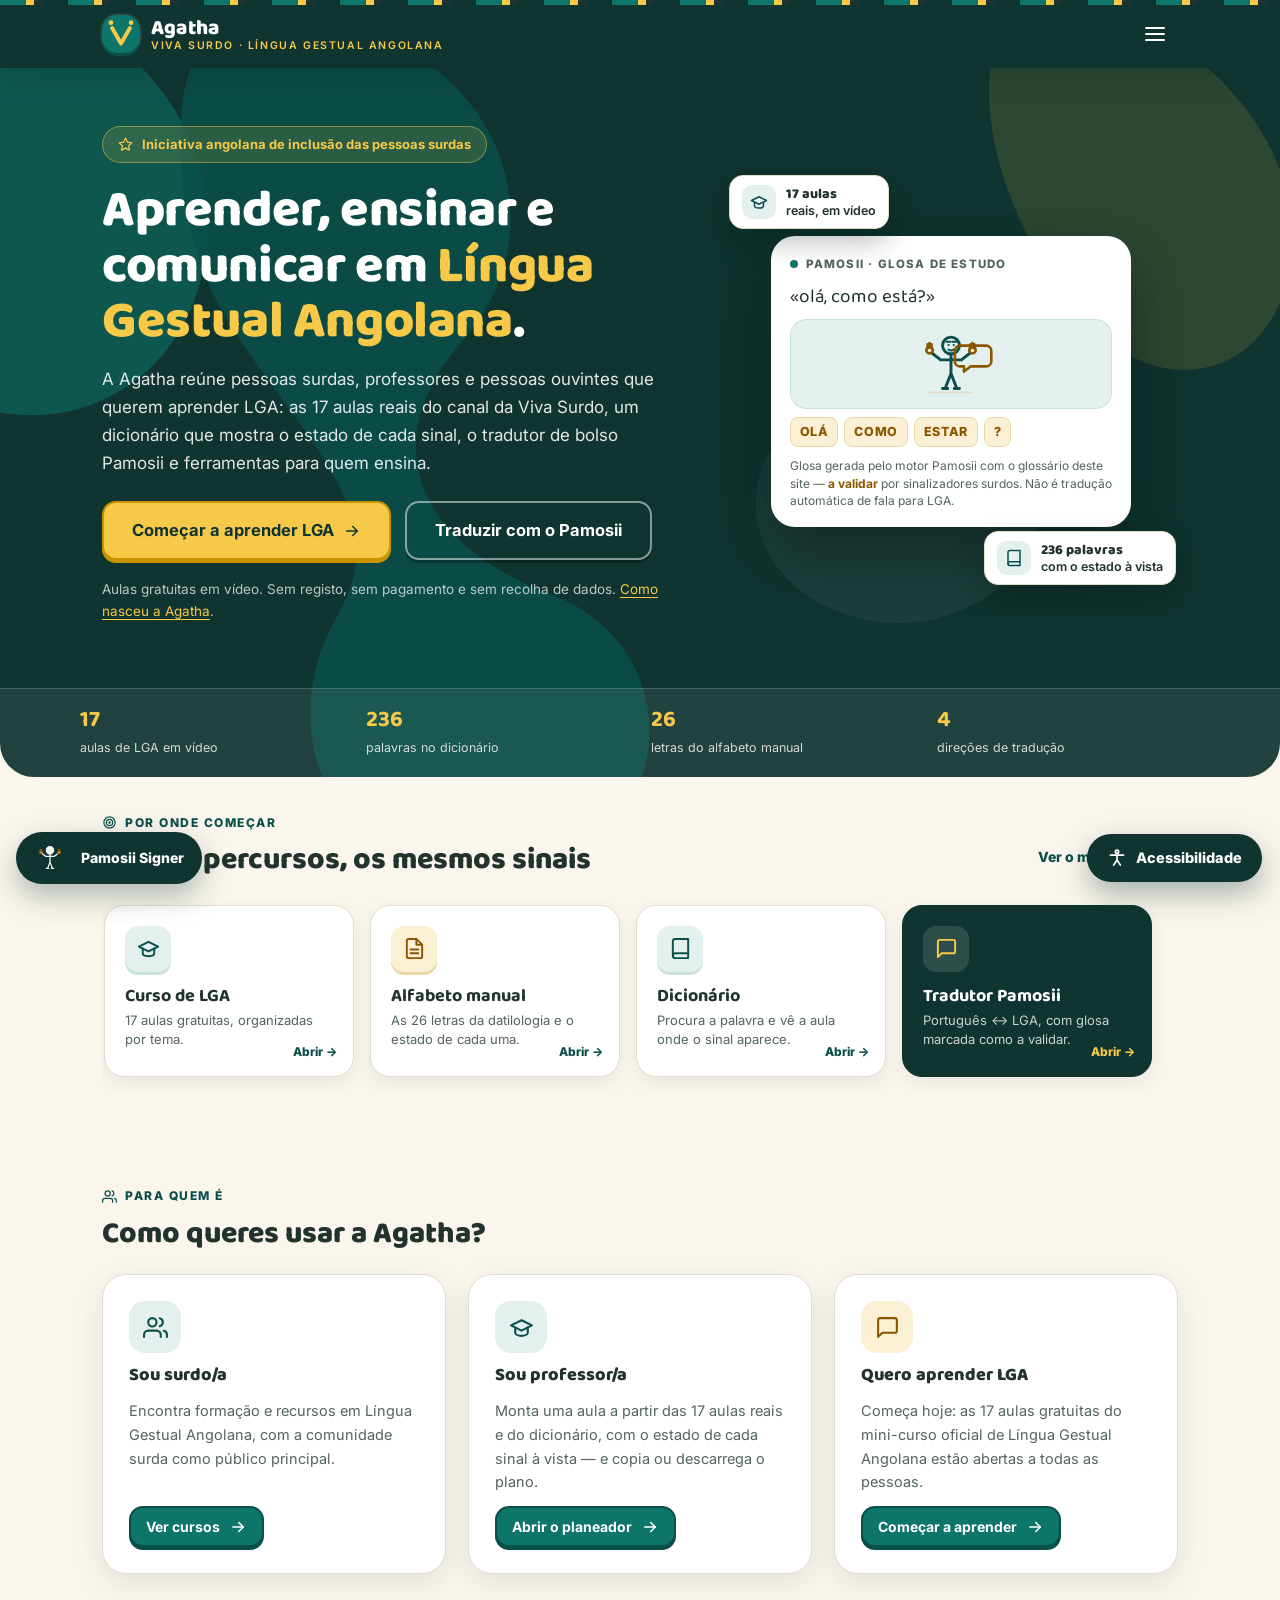
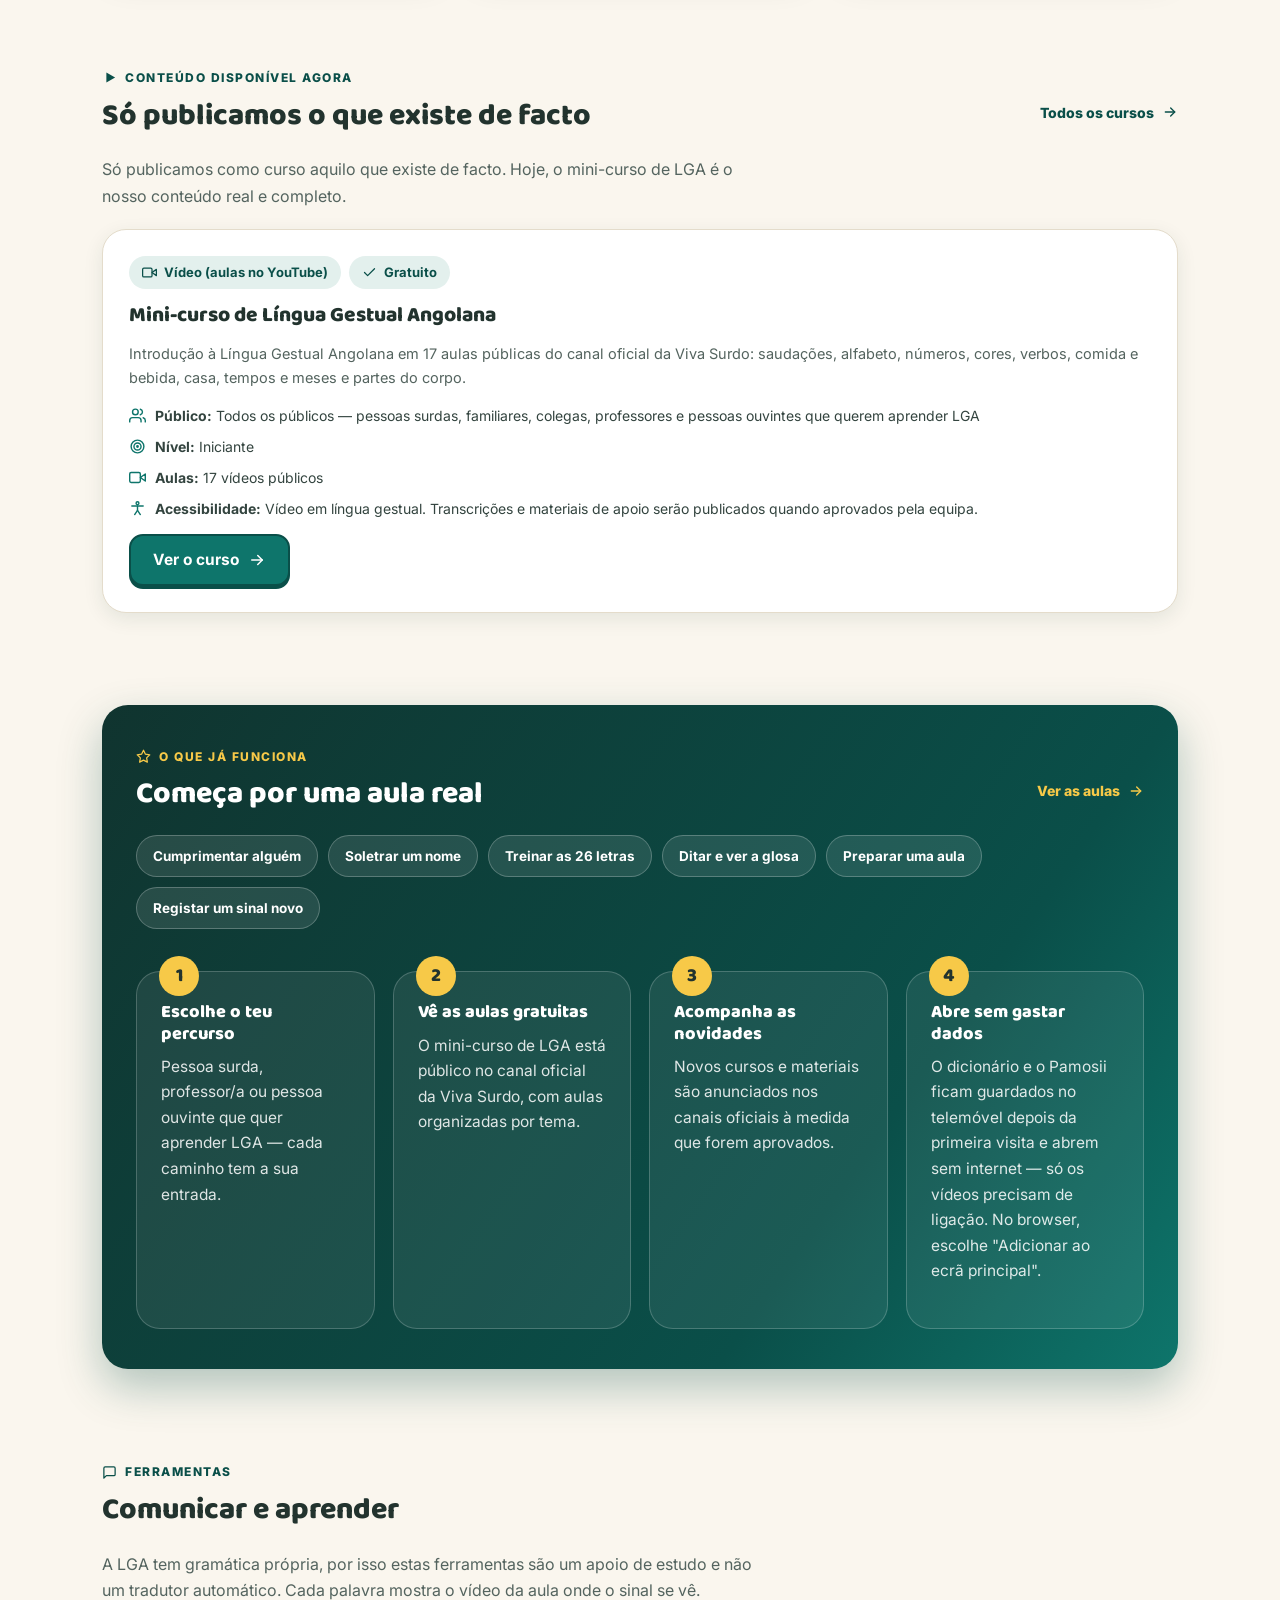
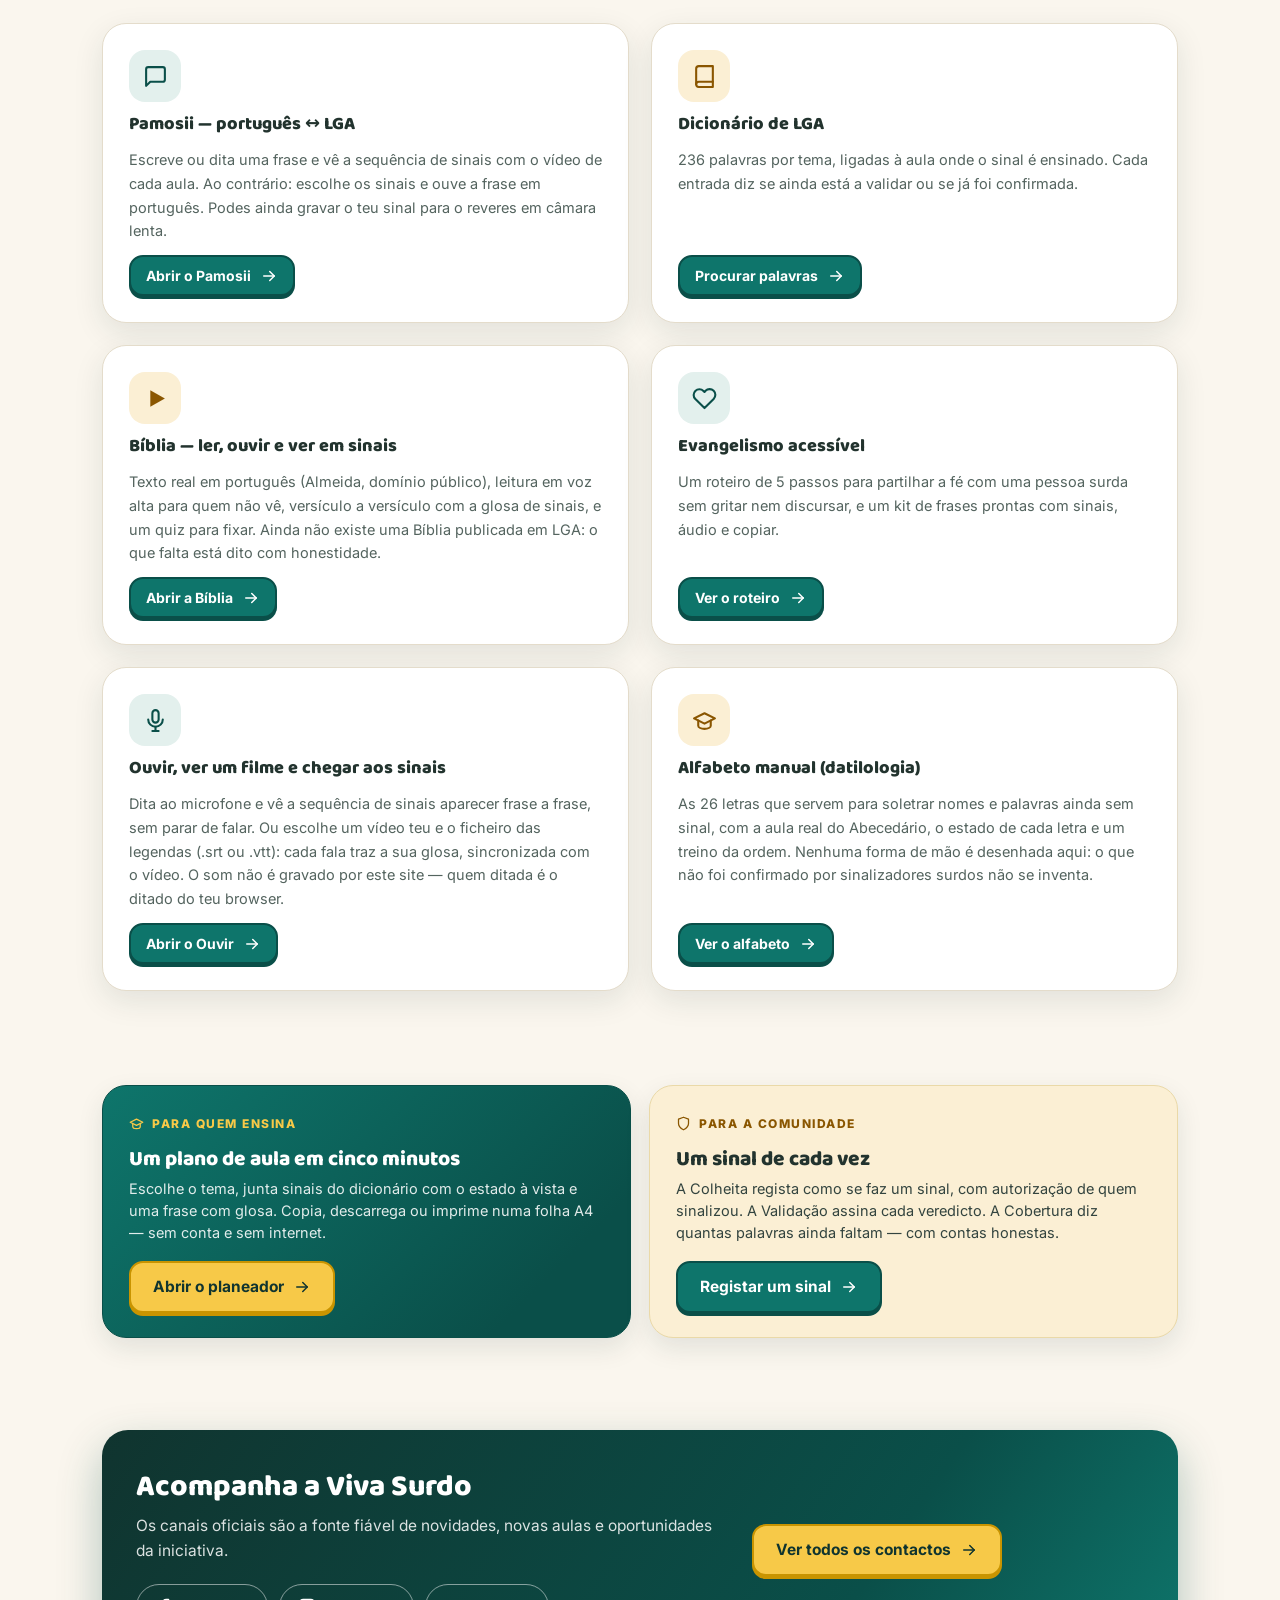
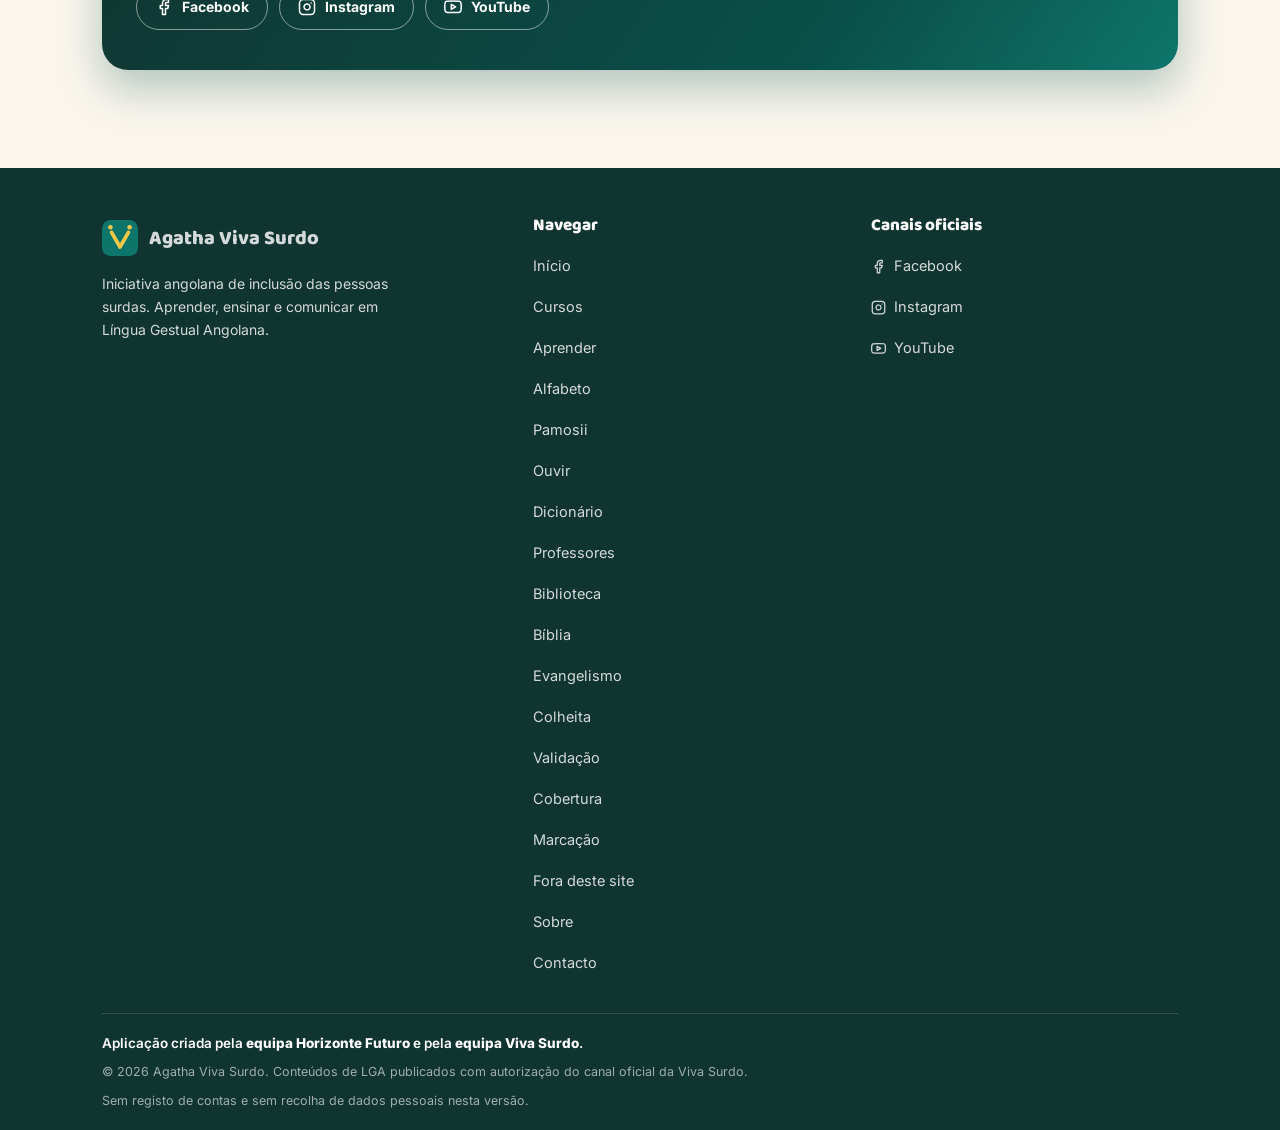
==== commit a5524fde: "vs81: pele Agatha evoluida, folha de colheita imprimivel e impressao corrigida" ====
--- a/index.html
+++ b/index.html
@@ -3,30 +3,30 @@
 <head>
 <meta charset="UTF-8">
 <meta name="viewport" content="width=device-width, initial-scale=1.0, viewport-fit=cover">
-<title>Pamosii Viva Surdo — Aprender, ensinar e comunicar em Língua Gestual Angolana</title>
-<meta name="description" content="Pamosii é a plataforma da Viva Surdo: aulas gratuitas de Língua Gestual Angolana (LGA), dicionário, tradutor de bolso português-LGA e recursos para professores.">
+<title>Agatha Viva Surdo — Aprender, ensinar e comunicar em Língua Gestual Angolana</title>
+<meta name="description" content="A Agatha é a plataforma da Viva Surdo: aulas gratuitas de Língua Gestual Angolana (LGA), dicionário, tradutor de bolso português-LGA e recursos para professores.">
 <meta name="theme-color" content="#10342F">
-<!-- Instalável como aplicação (telemóvel): "Adicionar ao ecrã principal" abre o Pamosii
+<!-- Instalável como aplicação (telemóvel): "Adicionar ao ecrã principal" abre a Agatha
      sem barra do browser e funciona sem rede. Os ícones são a marca provisória rasterizada
      de assets/logo-mark.svg — ver README, "Substituir a marca provisória". -->
 <link rel="manifest" href="manifest.webmanifest">
 <link rel="apple-touch-icon" href="assets/icon-192.png">
 <meta name="mobile-web-app-capable" content="yes">
-<meta name="apple-mobile-web-app-title" content="Pamosii">
+<meta name="apple-mobile-web-app-title" content="Agatha">
 <meta property="og:type" content="website">
 <meta property="og:locale" content="pt_AO">
-<meta property="og:site_name" content="Pamosii Viva Surdo">
-<meta property="og:title" content="Pamosii Viva Surdo — Aprender, ensinar e comunicar em Língua Gestual Angolana">
+<meta property="og:site_name" content="Agatha Viva Surdo">
+<meta property="og:title" content="Agatha Viva Surdo — Aprender, ensinar e comunicar em Língua Gestual Angolana">
 <meta property="og:description" content="Iniciativa angolana de inclusão das pessoas surdas. Aulas gratuitas de Língua Gestual Angolana (LGA), recursos para professores e conteúdo da comunidade.">
 <link rel="icon" type="image/svg+xml" href="assets/logo-mark.svg">
-<!-- Marca "Pamosii" em wordmark textual provisório — substituir pelo logótipo aprovado pela Viva Surdo (ver README.md) -->
+<!-- Marca "Agatha" em wordmark textual provisório — substituir pelo logótipo aprovado pela Viva Surdo (ver README.md) -->
 <link rel="preconnect" href="https://fonts.googleapis.com">
 <link rel="preconnect" href="https://fonts.gstatic.com" crossorigin>
 <!-- miniaturas das aulas (i.ytimg.com) aparecem em quase todas as páginas: ligar cedo poupa uma ida e volta em 3G -->
 <link rel="preconnect" href="https://i.ytimg.com">
 <link rel="dns-prefetch" href="https://www.youtube-nocookie.com">
 <link href="https://fonts.googleapis.com/css2?family=Baloo+2:wght@600;700;800&family=Inter:wght@400;500;600;700;800&display=swap" rel="stylesheet">
-<link rel="stylesheet" href="styles.css?v=vs78">
+<link rel="stylesheet" href="styles.css?v=vs81">
 <script>
 /* As opções de acessibilidade são guardadas só neste dispositivo (localStorage).
    Aplicá-las antes do primeiro paint evita que a página "salte" de tema/contraste. */
@@ -50,6 +50,6 @@
 <div id="a11y-root"></div>
 <div id="app"></div>
 <span id="route-live" class="sr-only" aria-live="polite"></span>
-<script src="app.js?v=vs78"></script>
+<script src="app.js?v=vs81"></script>
 </body>
 </html>
--- a/styles.css
+++ b/styles.css
@@ -1833,6 +1833,38 @@
 [data-contraste-alto] .cov-seg-confirmado{background:#00443c}
 [data-contraste-alto] .cov-seg-aprovado,[data-contraste-alto] .cov-seg-rejeitado{background:#000}
 
+/* A FOLHA DE COLHEITA: a versão de papel da Colheita, para uma sala sem internet.
+   No ecrã vê-se exactamente o que vai para o papel — o site não esconde o que imprime.
+   As duas colunas da direita são em branco de propósito: é a resposta que falta. */
+.cov-folha{margin:18px 0 0;padding:16px;border:1.5px dashed var(--line);border-radius:14px;background:var(--cream)}
+.cov-folha h2{margin:0 0 6px;font-family:var(--font-h);font-size:19px;line-height:1.25}
+.cov-folha-nota{margin:0 0 12px;font-size:13.5px;line-height:1.55;color:var(--ink-soft)}
+.cov-folha-nota strong{color:var(--ink)}
+.cov-folha .cov-tab-wrap{margin:0}
+.cov-folha-tab{width:100%;min-width:520px;border-collapse:collapse;font-size:14px}
+.cov-folha-tab th,.cov-folha-tab td{padding:7px 9px;border:1.5px solid var(--line);text-align:left;vertical-align:top}
+.cov-folha-tab thead th{font-size:11.5px;font-weight:800;letter-spacing:.3px;text-transform:uppercase;color:var(--muted)}
+.cov-folha-tab thead th:nth-child(1){width:24%}
+.cov-folha-tab thead th:nth-child(2){width:15%}
+.cov-folha-tab thead th:nth-child(3){width:33%}
+.cov-folha-tab tbody th{font-weight:800;color:var(--ink)}
+.cov-folha-est{font-size:11.5px;font-weight:800;letter-spacing:.3px;text-transform:uppercase;color:var(--muted)}
+.cov-folha-escreve{height:38px;background:var(--paper)}
+.cov-folha-rod{margin:12px 0 0;font-size:12.5px;line-height:1.6;color:var(--ink-soft);overflow-wrap:anywhere}
+.cov-folha-rod a{min-height:24px;padding:2px 0}
+.cov-ac label{font-size:13.5px;font-weight:800;color:var(--ink-soft);display:flex;align-items:center;gap:8px}
+.cov-ac select{font:inherit;font-size:15px;padding:8px 10px;border:1.5px solid var(--line);border-radius:10px;
+  background:var(--surface);color:var(--ink);min-width:min(240px,100%)}
+.cov-live{margin:10px 0 0;min-height:22px;font-size:13.5px;font-weight:700;color:var(--ink-soft)}
+@media(max-width:720px){
+  .cov-folha{padding:13px 12px}
+  .cov-ac label{width:100%}
+}
+[data-contraste-alto] .cov-folha{background:#fff;border-color:#000;color:#000}
+[data-contraste-alto] .cov-folha-tab th,[data-contraste-alto] .cov-folha-tab td{border-color:#000;color:#000;background:#fff}
+[data-contraste-alto] .cov-folha-nota,[data-contraste-alto] .cov-folha-rod{color:#000}
+[data-contraste-alto] .cov-ac select{background:#fff;border-color:#000;color:#000}
+
 /* o medidor das amostras treináveis: quantidade, não promessa */
 .amo-medidor{height:18px;margin:16px 0 0;border:1.5px solid var(--line);border-radius:999px;
   overflow:hidden;background:var(--paper)}
@@ -1921,6 +1953,22 @@
 .alf-contador{margin-left:auto;font-variant-numeric:tabular-nums;font-weight:800;font-size:14px;color:var(--teal-deep)}
 .alf-live{margin:10px 0 0;min-height:22px;font-size:13.5px;font-weight:700;color:var(--ink-soft)}
 .alf-signer-ac{display:flex;flex-wrap:wrap;align-items:center;gap:10px;margin:12px 0 0;font-size:13px}
+/* folha A–Z: no ecrã é o que vai sair no papel — o site não esconde o que imprime */
+.alf-folha{margin:18px 0 0;padding:16px;border:1.5px dashed var(--line);border-radius:14px;background:var(--cream)}
+.alf-folha h2{margin:0 0 6px;font-family:var(--font-h);font-size:19px;line-height:1.25}
+.alf-folha h2 .ic{width:21px;height:21px;color:var(--teal-deep);vertical-align:-3px}
+.alf-folha-nota{margin:0 0 12px;font-size:13.5px;line-height:1.5;color:var(--ink-soft)}
+.alf-folha-grelha{list-style:none;margin:0;padding:0;display:grid;
+  grid-template-columns:repeat(2,minmax(0,1fr));gap:10px}
+.alf-folha-l{display:grid;grid-template-columns:auto minmax(0,1fr);gap:3px 10px;align-items:center;
+  padding:8px 10px;border:1.5px solid var(--line);border-radius:10px;background:var(--paper)}
+.alf-folha-letra{grid-row:1 / span 2;display:grid;place-items:center;width:44px;height:44px;border-radius:9px;
+  border:1.5px solid var(--teal-deep);font-family:var(--font-h);font-weight:800;font-size:24px;line-height:1;color:var(--teal-deep)}
+.alf-folha-est{font-size:11.5px;font-weight:800;letter-spacing:.3px;text-transform:uppercase;color:var(--muted)}
+.alf-folha-pauta{display:block;min-width:0}
+.alf-folha-pauta i{display:block;height:14px;border-bottom:1px solid var(--line-soft)}
+.alf-folha-rod{margin:12px 0 0;font-size:12.5px;line-height:1.6;color:var(--ink-soft);overflow-wrap:anywhere}
+.alf-folha-rod .vlink{min-height:24px;padding:2px 0}
 @media(max-width:900px){
   .alf-painel,.alf-aula{grid-template-columns:minmax(0,1fr)}
 }
@@ -1932,6 +1980,9 @@
   .alf-form{grid-template-columns:minmax(0,1fr)}
   .alf-form .btn{justify-content:center}
   .alf-contador{margin-left:0}
+  .alf-folha{padding:13px 12px}
+  .alf-folha-grelha{grid-template-columns:minmax(0,1fr)}
+  .alf-folha-letra{width:38px;height:38px;font-size:21px}
 }
 [data-contraste-alto] .alf-bloco,[data-contraste-alto] .alf-detalhe,
 [data-contraste-alto] .alf-palco{background:#fff;border-color:#000;color:#000}
@@ -2025,6 +2076,8 @@
 .prof-form-2{grid-template-columns:repeat(auto-fit,minmax(min(100%,260px),1fr))}
 .prof-live{margin:16px 0 0;font-size:14px;font-weight:700;color:var(--teal-deep);overflow-wrap:anywhere}
 .prof-live:empty{display:none}
+.prof-cab{margin:18px 0 0;padding-bottom:8px;border-bottom:2px solid var(--line);
+  font-family:var(--font-h);font-weight:800;font-size:19px;line-height:1.3;overflow-wrap:anywhere}
 .prof-ac{display:flex;flex-wrap:wrap;gap:10px;margin:16px 0 0}
 .prof-blocos{list-style:none;margin:16px 0 0;padding:0;display:grid;gap:14px}
 .prof-bloco{padding:16px 18px;border:1.5px solid var(--line);border-radius:var(--radius);background:var(--surface)}
@@ -2074,3 +2127,274 @@
 [data-contraste-alto] .prof-live{color:#000}
 [data-contraste-alto] .prof-glosa li{border-left-color:#000}
 [data-contraste-alto] .prof-avisos .ic{color:#000}
+
+/* ============================================================================
+   25. PELE PÚBLICA — AGATHA.
+   O esqueleto é o da academia (barra fixa com marca em chip, herói escuro com
+   manchas, faixa de números, prateleiras de cartões, secções escuras e
+   promoções em par). As cores são as da Viva Surdo: teal profundo, âmbar e
+   creme — nenhuma cor nova entra por causa do desenho.
+   ============================================================================ */
+
+/* --- botões autocolante: sombra sólida de 3 px, sem desfoque --- */
+.btn{border-radius:14px;border:2px solid transparent;box-shadow:0 3px 0 rgba(16,52,47,.20);
+  transition:transform .12s,box-shadow .12s,filter .12s,background .12s}
+.btn:active{transform:translateY(3px)!important;box-shadow:0 0 0 transparent!important}
+.btn-p{background:var(--primary);color:var(--primary-fg);border-color:var(--primary-hover);
+  box-shadow:0 3px 0 var(--primary-hover)}
+.btn-p:hover{background:var(--primary-hover);color:var(--primary-fg);transform:translateY(-1px);
+  box-shadow:0 4px 0 var(--primary-hover);filter:brightness(1.06)}
+.btn-a{border-color:#C99400;box-shadow:0 3px 0 #C99400}
+.btn-a:hover{transform:translateY(-1px);box-shadow:0 4px 0 #C99400}
+.btn-o{background:var(--surface);color:var(--ink);border-color:var(--line);
+  box-shadow:0 3px 0 var(--line-soft)}
+.btn-o:hover{background:var(--surface);color:var(--teal-deep);border-color:var(--teal);box-shadow:0 3px 0 var(--line)}
+.btn-o.on-dark{background:transparent;color:#fff;border-color:rgba(255,255,255,.5);box-shadow:0 3px 0 rgba(0,0,0,.28)}
+.btn-o.on-dark:hover{background:rgba(255,255,255,.12);color:#fff;border-color:#fff}
+
+/* --- cabeçalho: a barra já era escura; ganha o fio de cor e a marca em chip --- */
+.site-head{background:var(--teal-dark);box-shadow:0 10px 30px rgba(16,52,47,.28)}
+.site-head::before{content:"";position:absolute;left:0;right:0;top:0;height:5px;z-index:1;
+  background:repeating-linear-gradient(90deg,var(--teal) 0 26px,var(--amber) 26px 34px,var(--ink) 34px 42px,var(--teal-dark) 42px 68px)}
+.brand img{border-radius:15px;box-shadow:0 3px 0 var(--teal-deep),0 0 0 1.5px rgba(255,255,255,.10)}
+.brand .wm{color:#fff}
+.brand .wm small{color:var(--amber);letter-spacing:1.6px}
+.nav-links a{font-weight:700;border-radius:11px}
+.nav-links a[aria-current="page"]{background:rgba(247,201,72,.16);color:#fff}
+.nav-links a[aria-current="page"]::after{background:var(--amber)}
+
+/* --- títulos de secção (olho + título + "ver tudo") --- */
+.sec-head{display:flex;align-items:flex-end;justify-content:space-between;gap:18px 24px;
+  flex-wrap:wrap;margin:0 0 22px}
+.sec-head h2{margin:6px 0 0}
+.eyebrow-t{display:inline-flex;align-items:center;gap:8px;font-size:12px;font-weight:800;
+  letter-spacing:1.5px;text-transform:uppercase;color:var(--teal-deep)}
+.eyebrow-t .ic{width:15px;height:15px}
+.eyebrow-t.light{color:var(--amber)}
+.see-all{display:inline-flex;align-items:center;gap:8px;min-height:44px;font-weight:800;font-size:14px;
+  color:var(--teal-deep);text-decoration:none}
+.see-all:hover{text-decoration:underline}
+.see-all.light{color:var(--amber)}
+.see-all .ic{width:16px;height:16px}
+
+/* --- herói escuro --- */
+.hero{background:var(--teal-dark);color:#fff;border-radius:0 0 34px 34px;padding-bottom:0}
+.hero-blobs{position:absolute;inset:0;width:100%;height:100%;z-index:0;pointer-events:none}
+.hero-in{position:relative;z-index:1;grid-template-columns:1.12fr .88fr;gap:42px;
+  padding:58px 0 46px;align-items:center}
+.hero .eyebrow{background:rgba(247,201,72,.14);border-color:rgba(247,201,72,.45);color:var(--amber)}
+.hero h1{color:#fff;font-size:clamp(32px,4.2vw,52px);line-height:1.06;letter-spacing:-.4px}
+.hero h1 .hl{color:var(--amber)}
+.hero .lead{color:rgba(255,255,255,.88);font-size:17px}
+.hero-ctas{margin-top:24px}
+.hero-note{color:rgba(255,255,255,.72)}
+.hero-note a{color:var(--amber)}
+.hero .btn-o{background:transparent;color:#fff;border-color:rgba(255,255,255,.5);
+  box-shadow:0 3px 0 rgba(0,0,0,.28)}
+.hero .btn-o:hover{background:rgba(255,255,255,.12);color:#fff;border-color:#fff}
+
+/* o painel do herói: um cartão do Signer, com o boneco que já existe no site —
+   sem fotografias de pessoas, que não temos autorizadas */
+.hero-visual{position:relative;display:grid;place-items:center;min-height:320px}
+.hero-frame{position:relative;width:min(360px,100%);background:var(--paper);color:var(--ink);
+  border-radius:24px;padding:18px 18px 16px;box-shadow:0 24px 60px rgba(4,20,18,.45);
+  border:1.5px solid rgba(255,255,255,.18)}
+.hf-top{display:flex;align-items:center;gap:8px;font-size:11.5px;font-weight:800;letter-spacing:1.2px;
+  text-transform:uppercase;color:var(--muted)}
+.hf-top::before{content:"";width:8px;height:8px;border-radius:99px;background:var(--teal);flex:none}
+.hf-pt{margin:12px 0 0;font-family:var(--font-h);font-size:19px;line-height:1.25;color:var(--ink)}
+.hf-sign{display:grid;place-items:center;margin:10px 0 6px;padding:10px 0;
+  background:var(--teal-tint);border-radius:16px;border:1.5px solid var(--note-line)}
+.hf-sign svg{width:104px;height:132px;height:auto}
+.hf-glosa{display:flex;flex-wrap:wrap;gap:6px;margin:8px 0 0}
+.hf-glosa span{font-size:12.5px;font-weight:800;letter-spacing:.6px;padding:4px 9px;border-radius:8px;
+  background:var(--amber-soft);border:1.5px solid var(--amber-line);color:var(--amber-ink)}
+.hf-note{margin:10px 0 0;font-size:12px;line-height:1.45;color:var(--muted)}
+.hf-note strong{color:var(--amber-ink)}
+.float{position:absolute;display:flex;align-items:center;gap:10px;background:var(--paper);color:var(--ink);
+  border:1.5px solid var(--line);border-radius:14px;padding:9px 12px;font-size:12.5px;line-height:1.25;
+  box-shadow:0 12px 28px rgba(4,20,18,.28);font-weight:600}
+.float b{display:block;font-family:var(--font-h);font-size:14px;font-weight:800}
+.float .fi{display:grid;place-items:center;width:34px;height:34px;border-radius:10px;flex:none;
+  background:var(--teal-tint);color:var(--teal-deep)}
+.float .fi .ic{width:18px;height:18px}
+/* os selos ficam fora do cartão, encostados à borda: por cima do texto tapavam
+   a legenda e a nota de honestidade do próprio cartão. */
+.float.f1{left:6px;top:-46px}
+.float.f2{right:2px;bottom:-44px}
+
+/* faixa de números, encostada ao fundo do herói */
+.trust-band{position:relative;z-index:1;margin-top:6px;background:rgba(255,255,255,.07);
+  border-top:1px solid rgba(255,255,255,.16)}
+.tb-in{display:grid;grid-template-columns:repeat(4,minmax(0,1fr));gap:8px 22px;padding:18px 0}
+.tb b{display:block;font-family:var(--font-h);font-size:23px;line-height:1.1;color:var(--amber)}
+.tb span{font-size:12.5px;line-height:1.4;color:rgba(255,255,255,.8)}
+
+/* --- prateleira de percursos (desliza na horizontal, sem imagens) --- */
+.rail{display:flex;gap:16px;overflow-x:auto;padding:4px 2px 16px;scroll-snap-type:x mandatory;
+  -webkit-overflow-scrolling:touch}
+.rail>*{flex:0 0 min(250px,78vw);scroll-snap-align:start}
+.tile{position:relative;display:block;min-height:172px;padding:20px;border-radius:20px;
+  background:var(--paper);border:1.5px solid var(--line);box-shadow:0 6px 18px rgba(16,52,47,.08);
+  color:var(--ink);text-decoration:none;transition:transform .14s,box-shadow .14s}
+.tile:hover{transform:translateY(-3px);box-shadow:0 16px 34px rgba(16,52,47,.16)}
+.tile-ic{display:grid;place-items:center;width:46px;height:46px;border-radius:13px;
+  background:var(--teal-tint);color:var(--teal-deep);box-shadow:0 3px 0 var(--note-line)}
+.tile-ic .ic{width:23px;height:23px}
+.tile b{display:block;margin-top:14px;font-family:var(--font-h);font-size:18px;line-height:1.2}
+.tile small{display:block;margin-top:4px;font-size:13px;line-height:1.45;color:var(--muted)}
+.tile-go{position:absolute;right:16px;bottom:14px;font-size:12px;font-weight:800;color:var(--teal-deep)}
+.tile.is-amber .tile-ic{background:var(--amber-soft);color:var(--amber-ink);box-shadow:0 3px 0 var(--amber-line)}
+.tile.is-dark{background:var(--teal-dark);color:#fff;border-color:var(--teal-dark)}
+.tile.is-dark small{color:rgba(255,255,255,.78)}
+.tile.is-dark .tile-go{color:var(--amber)}
+.tile.is-dark .tile-ic{background:rgba(255,255,255,.12);color:var(--amber);box-shadow:none}
+
+/* --- faixa escura dentro da página --- */
+.band{position:relative;overflow:hidden;background:linear-gradient(125deg,var(--teal-dark) 0%,#0A4F49 70%,#0E756B 100%);
+  border-radius:26px;padding:40px 34px;color:#fff;box-shadow:0 18px 44px rgba(10,79,73,.30)}
+.goal-row{display:flex;flex-wrap:wrap;gap:10px;margin:0 0 24px}
+.goal{display:inline-flex;align-items:center;min-height:42px;padding:9px 16px;border-radius:999px;
+  background:rgba(255,255,255,.10);border:1.5px solid rgba(255,255,255,.24);color:#fff;
+  font-size:13.5px;font-weight:700;text-decoration:none}
+.goal:hover{background:rgba(255,255,255,.18);text-decoration:none}
+/* variante da faixa para conteúdo largo: uma coluna, porque aqui vivem o
+   cabeçalho, os atalhos e os passos — não é o par «texto + botão». */
+.band.band-wide{display:block}
+.band-wide .goal-row{margin:2px 0 26px}
+.band-wide .steps{grid-template-columns:repeat(auto-fit,minmax(200px,1fr));gap:18px;margin-top:26px}
+/* os passos passaram a viver dentro da faixa escura: em cartão branco, a cor de
+   texto da faixa (quase branca) ficava branca sobre branco. Aqui são vidro. */
+.band .step{background:rgba(255,255,255,.07);border-color:rgba(255,255,255,.20);box-shadow:none}
+.band .step p{color:rgba(255,255,255,.86)}
+.band .step::before{background:var(--amber);color:var(--ink);box-shadow:none}
+.band .step h3{color:#fff}
+
+/* --- promoções em par --- */
+.promo-row{display:grid;grid-template-columns:1fr 1fr;gap:18px;margin:26px 0 0}
+.promo{position:relative;overflow:hidden;border-radius:24px;padding:26px 26px 24px;
+  border:1.5px solid var(--line);background:var(--paper);box-shadow:0 10px 26px rgba(16,52,47,.10)}
+.promo h3{margin:8px 0 6px;font-size:21px}
+.promo p{margin:0 0 16px;font-size:14.5px;line-height:1.55;color:var(--ink-soft)}
+.promo-a{background:linear-gradient(135deg,var(--teal) 0%,var(--teal-deep) 82%);border-color:var(--teal-deep);color:#fff}
+.promo-a h3{color:#fff}
+.promo-a p{color:rgba(255,255,255,.88)}
+.promo-a .eyebrow-t{color:var(--amber)}
+.promo-b{background:var(--amber-soft);border-color:var(--amber-line)}
+.promo-b .eyebrow-t{color:var(--amber-ink)}
+
+/* --- cartões: cantos e sombra da academia, cores da casa --- */
+.ccard,.vcard,.res-card{box-shadow:0 6px 20px rgba(16,52,47,.09)}
+.ccard:hover,.vcard:hover{box-shadow:0 18px 40px rgba(16,52,47,.16)}
+
+@media(max-width:1000px){
+  .hero-in{grid-template-columns:minmax(0,1fr);padding:44px 0 34px;gap:30px}
+  .hero-visual{min-height:0}
+  .float.f1{left:0}
+  .float.f2{right:0}
+  .tb-in{grid-template-columns:repeat(2,minmax(0,1fr))}
+  .promo-row{grid-template-columns:minmax(0,1fr)}
+}
+@media(max-width:720px){
+  .hero{border-radius:0 0 24px 24px}
+  .float{position:static;margin-top:10px;box-shadow:none}
+  .hero-visual{gap:0}
+  .float.f1,.float.f2{display:none}
+  .band{padding:26px 18px;border-radius:20px}
+  .promo{padding:20px 18px}
+}
+
+/* ============================================================================
+   26. IMPRESSÃO — o plano de aula e a checklist vão para o papel.
+   Quem ensina imprime na escola: o que sai é o plano, não a aplicação. Por isso
+   tudo o que é controlo desaparece, qualquer tema imprime a preto sobre branco,
+   e cada link externo ganha o URL escrito — numa folha não se clica.
+   ============================================================================ */
+@page{margin:14mm}
+@media print{
+  :root,[data-tema-escuro],[data-contraste-alto]{
+    --ink:#000;--ink-soft:#111;--muted:#333;--teal:#0B5D55;--teal-deep:#08423D;--teal-dark:#000;
+    --teal-tint:#FFF;--amber:#7A5200;--amber-ink:#5A3D00;--amber-soft:#FFF;--amber-line:#8A8A8A;
+    --note-line:#BBB;--cream:#FFF;--paper:#FFF;--line:#8A8A8A;--line-soft:#C9C9C9;
+    --primary:#000;--primary-hover:#000;--primary-fg:#FFF;--accent:#000;--surface:#FFF;
+    --surface-soft:#FFF;--focus:#000;--shadow:none;--shadow-lg:none
+  }
+  html,body{background:#fff!important;color:#000!important;zoom:1!important}
+  /* a escala de texto do painel de acessibilidade é um zoom em estilo inline no #app:
+     sem !important aqui, quem imprime com texto a 150% levava o plano cortado. */
+  #app{zoom:1!important;--escala:1!important}
+  .skip,.site-head,.site-foot,.tabbar,#a11y-root,.sg-fab,.sg-painel,.emb-aviso,iframe{display:none!important}
+  main{padding:0!important}
+  .wrap{max-width:none!important;padding:0!important}
+  .section{padding:0 0 6mm!important}
+  a{color:#000!important;text-decoration:underline}
+  main a[href^="https://"]::after,main a[href^="http://"]::after{
+    content:" (" attr(href) ")";font-family:var(--font-b);font-weight:400;font-size:10pt;
+    line-height:1.35;color:#333;word-break:break-all}
+  button,.prof-form,.f-field,.f-chips,.prof-ac,.prof-live,.vfacade{display:none!important}
+  .ch-check input[type="checkbox"]{-webkit-print-color-adjust:exact;print-color-adjust:exact;
+    width:14px;height:14px;flex:none}
+  /* o Chrome não pinta fundos na impressão, a menos que a pessoa ligue «background
+     graphics»: tudo o que era texto claro sobre cor preenchida sairia branco sobre
+     branco. No papel volta tudo a preto sobre branco, separado por borda. */
+  .btn,.chip,.f-chip,.dic-badge,.mk-chip,.soon,.eyebrow,.pm-mode,.pm-num,.mod-n,.band,.vlink{
+    background:#fff!important;color:#000!important;box-shadow:none!important}
+  .band h2,.band p,.band li,.band a{color:#000!important}
+  /* a pele da academia põe superfícies escuras (herói, cartões, promoções) e os
+     passos em vidro. Em papel o fundo não é pintado e o `a{color:#000}` do topo
+     herdava para dentro dos cartões: preto sobre preto. Tudo volta a papel. */
+  .hero,.tile.is-dark,.promo-a,.promo-b,.band .step,.trust-band{
+    background:#fff!important;color:#000!important;border-color:#8A8A8A!important;box-shadow:none!important}
+  .hero-blobs{display:none!important}
+  .hero h1,.hero h1 .hl,.hero .lead,.hero-note,.hero-note a,.tb b,.tb span,
+  .tile b,.tile small,.tile-go,.tile.is-dark small,.tile.is-dark .tile-go,
+  .promo h3,.promo p,.promo .eyebrow-t,.band .step h3,.band .step p{color:#000!important}
+  .hero .eyebrow,.hero .btn-o{background:#fff!important;color:#000!important;
+    border-color:#8A8A8A!important;box-shadow:none!important}
+  .band .step::before{background:#fff!important;color:#000!important;box-shadow:none!important;
+    border:1.5px solid #000}
+  .prof-bloco,.res-card,.cov-bloco,.ch-checks,.prof-avisos li{break-inside:avoid;page-break-inside:avoid}
+  .prof-bloco,.res-card,.prof-avisos li,.prof-glosa li{box-shadow:none!important;background:#fff!important;
+    border-color:#8A8A8A!important}
+  .prof-num,.prof-min{background:#fff!important;color:#000!important;border:1.5px solid #000}
+  /* #/alfabeto: no papel sai só a folha A–Z, não a página inteira.
+     O resto da página é ecrã: controlos, vídeo e treino não fazem sentido impressos. */
+  main:has(.alf-folha) .page-head,
+  main:has(.alf-folha) .note-band,
+  main:has(.alf-folha) .alf-bloco:not(:has(.alf-folha)){display:none!important}
+  .alf-bloco:has(.alf-folha)>:not(.alf-folha){display:none!important}
+  .alf-folha{margin:0;padding:0;border:none;border-radius:0;background:#fff}
+  .alf-folha h2{font-size:13pt}
+  /* em papel a grelha volta a ter duas colunas (no telemóvel passa a uma) e a folha
+     encolhe o texto e as caixas: as 26 letras têm de caber numa só folha A4, porque é
+     uma folha que o professor pede, não um folheto. */
+  .alf-folha-grelha{grid-template-columns:repeat(2,minmax(0,1fr));gap:1.5mm 6mm}
+  .alf-folha-l{padding:0;border:none;gap:1mm 4mm;break-inside:avoid;page-break-inside:avoid}
+  .alf-folha-letra{width:10mm;height:10mm;border-radius:0;border:1px solid #000;color:#000;font-size:14pt}
+  .alf-folha-est{font-size:8pt;color:#000}
+  .alf-folha-pauta i{height:5mm;border-bottom:1px solid #8A8A8A}
+  .alf-folha-nota{font-size:9pt;line-height:1.35;margin:0 0 6px}
+  .alf-folha-rod{font-size:8.5pt;line-height:1.4;margin:8px 0 0}
+  /* #/cobertura: no papel sai só a folha de colheita. As contagens, os medidores e os
+     botões são de ecrã — quem imprime esta página quer a pergunta, não as estatísticas. */
+  main:has(.cov-folha) .page-head,
+  main:has(.cov-folha) .note-band,
+  main:has(.cov-folha) .cov-bloco:not(:has(.cov-folha)){display:none!important}
+  .cov-bloco:has(.cov-folha)>:not(.cov-folha){display:none!important}
+  .cov-folha{margin:0;padding:0;border:none;border-radius:0;background:#fff}
+  .cov-folha h2{font-size:13pt}
+  .cov-folha-nota{font-size:8.5pt;line-height:1.35;margin:0 0 4px}
+  .cov-folha .cov-tab-wrap{margin:0;overflow:visible}
+  table.cov-folha-tab{width:100%;min-width:0;table-layout:fixed}
+  .cov-folha-tab th,.cov-folha-tab td{border:1px solid #000;padding:0.8mm 1.2mm;color:#000!important}
+  .cov-folha-tab thead th{font-size:7.5pt;letter-spacing:0}
+  .cov-folha-tab tbody th{font-size:10pt;font-weight:700}
+  .cov-folha-est{font-size:7.5pt;letter-spacing:0;text-transform:none;font-weight:400;color:#000}
+  /* sete milímetros de altura para escrever: abaixo disso a coluna deixa de ser
+     uma resposta e passa a ser um rabisco. O limite de palavras vem desta medida. */
+  .cov-folha-escreve{height:7mm;background:#fff}
+  .cov-folha-tab tr{break-inside:avoid;page-break-inside:avoid}
+  .cov-folha-rod{font-size:8pt;line-height:1.35;margin:5px 0 0}
+  h1{font-size:20pt}h2{font-size:15pt}h3{font-size:12.5pt}
+  p,li,td{font-size:11pt;line-height:1.5}
+}
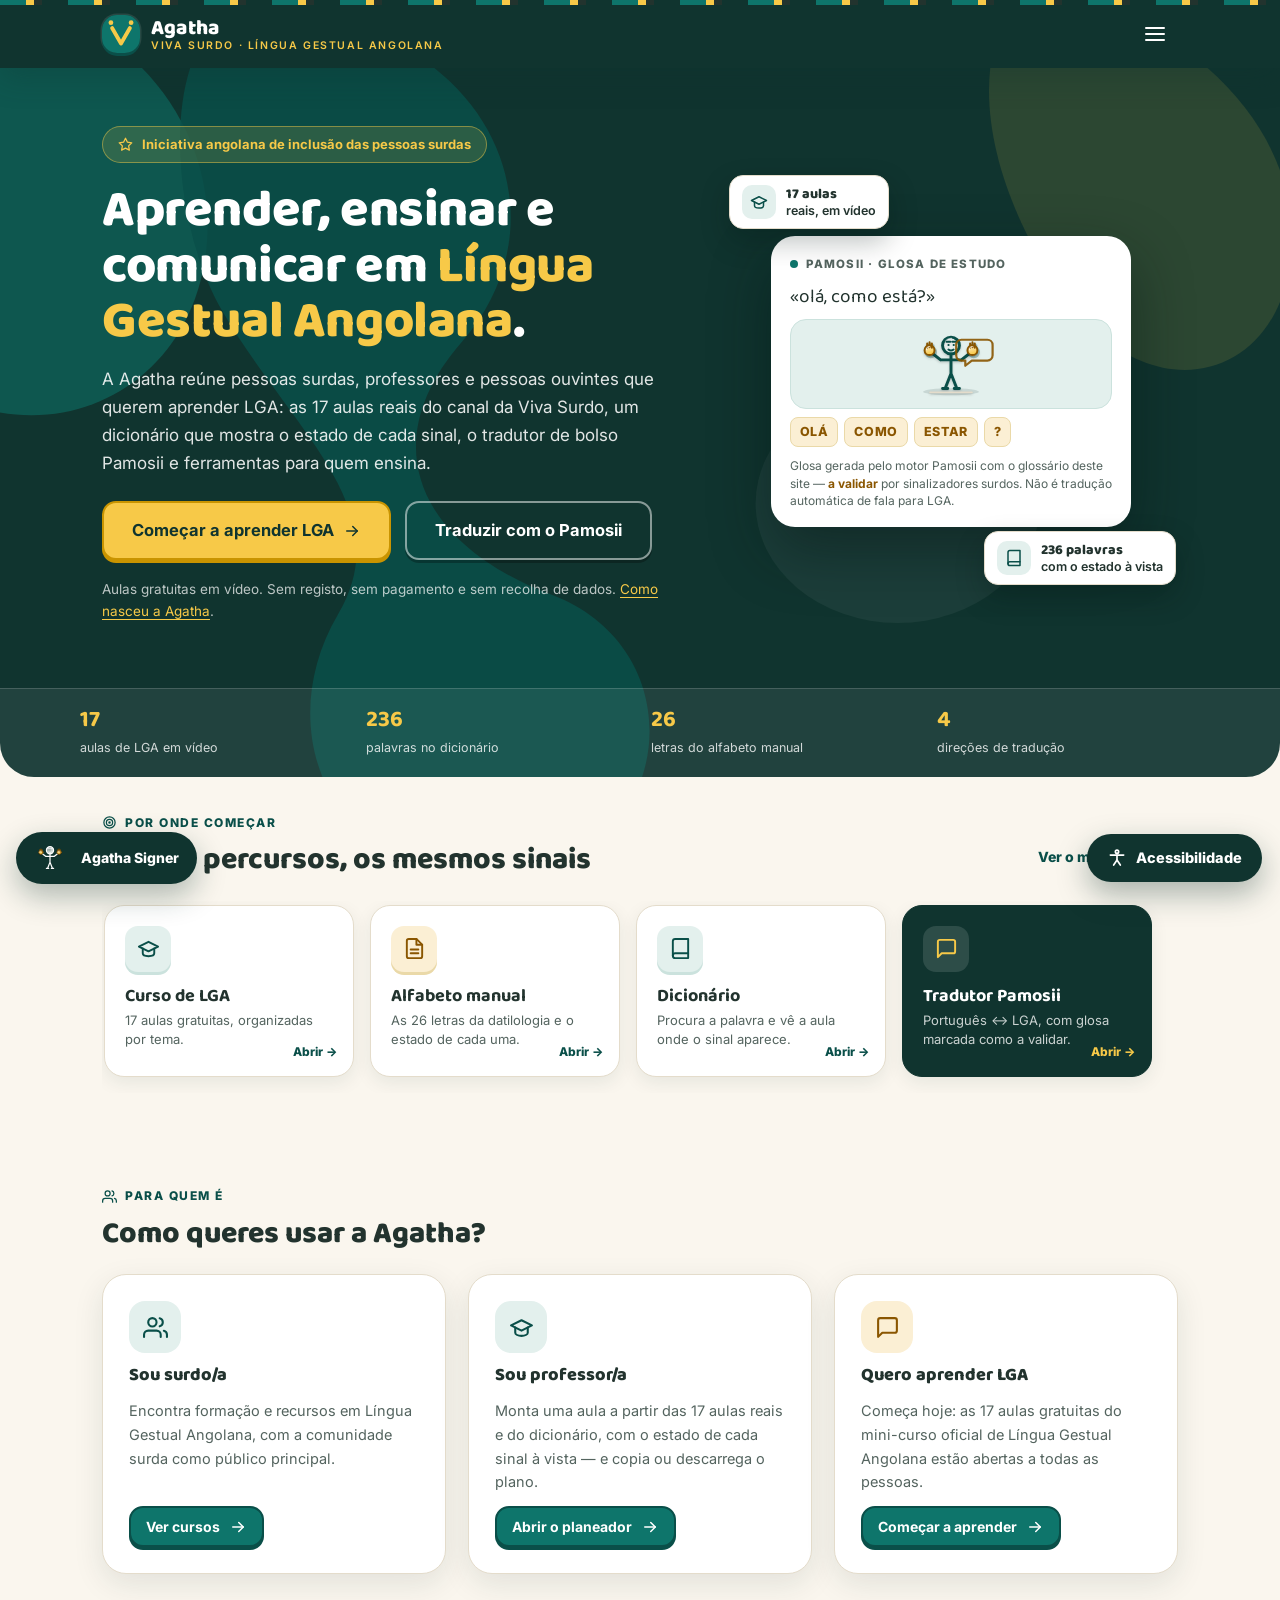
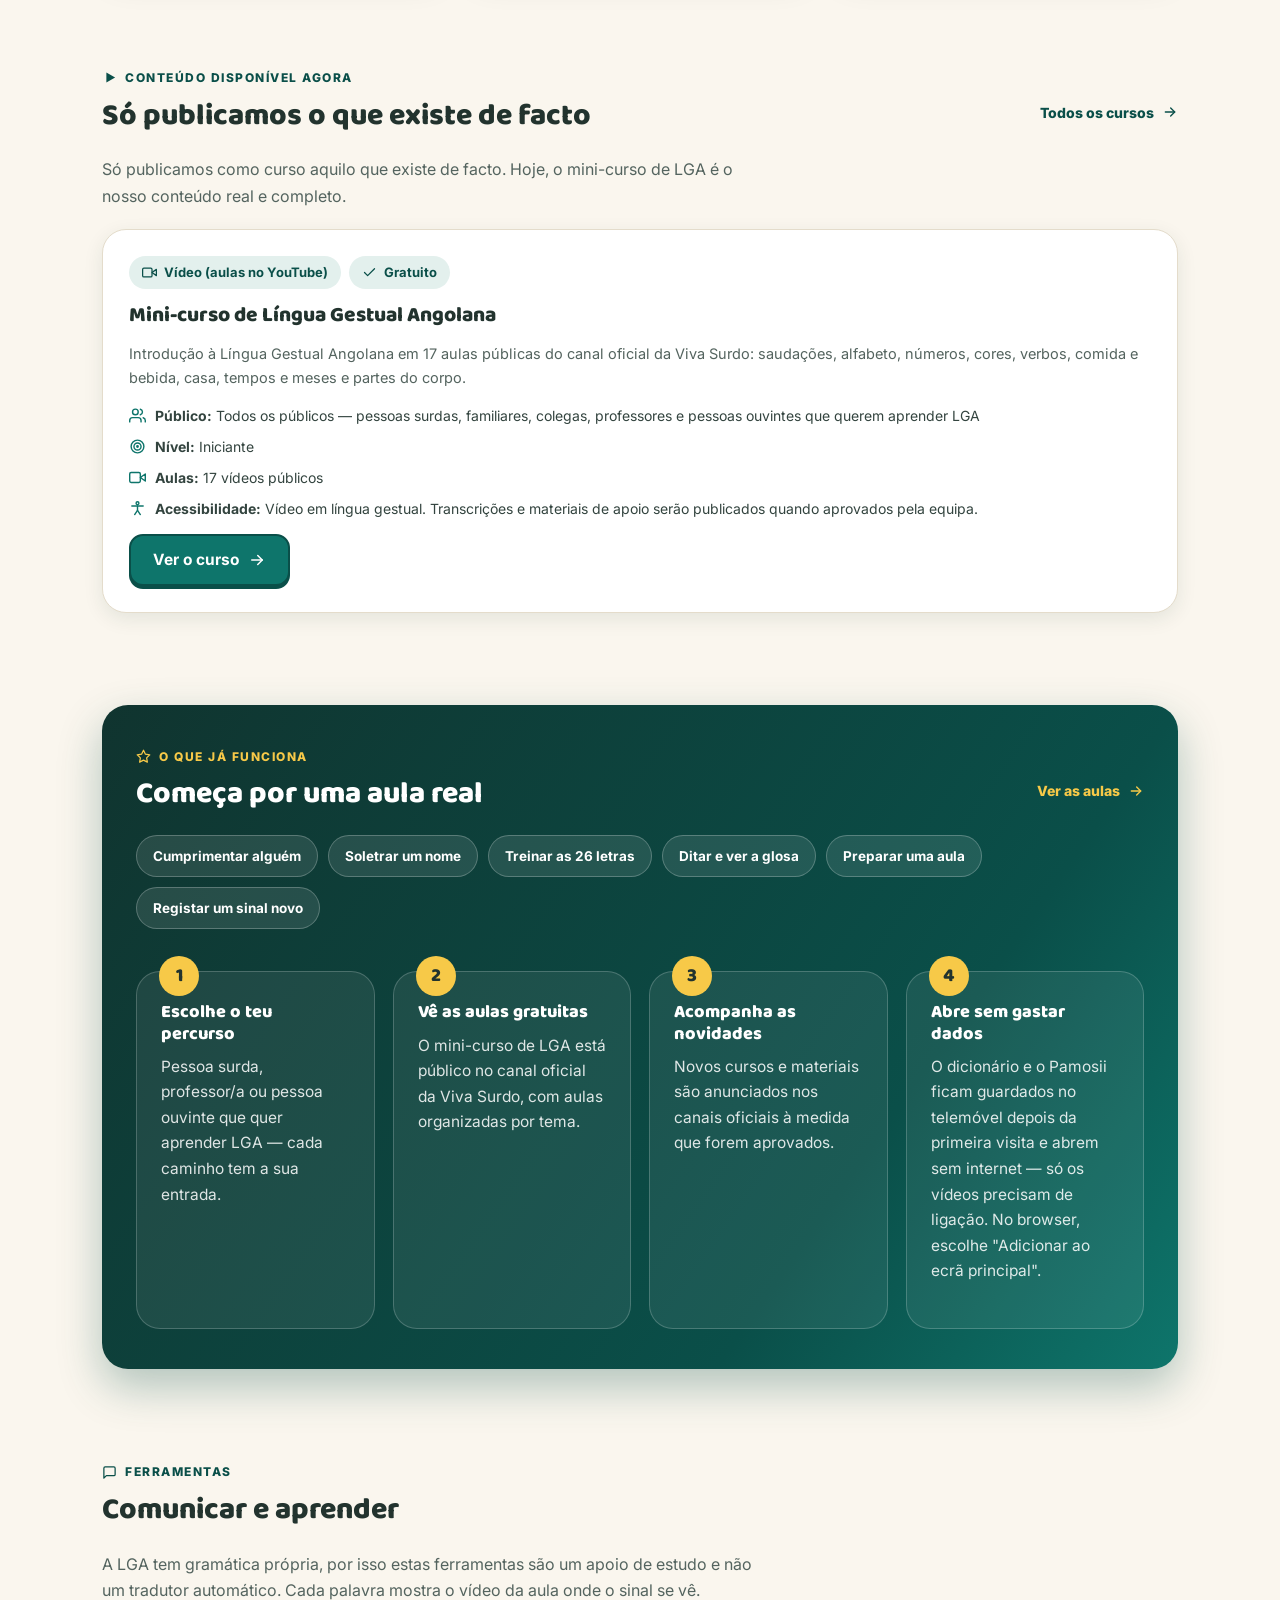
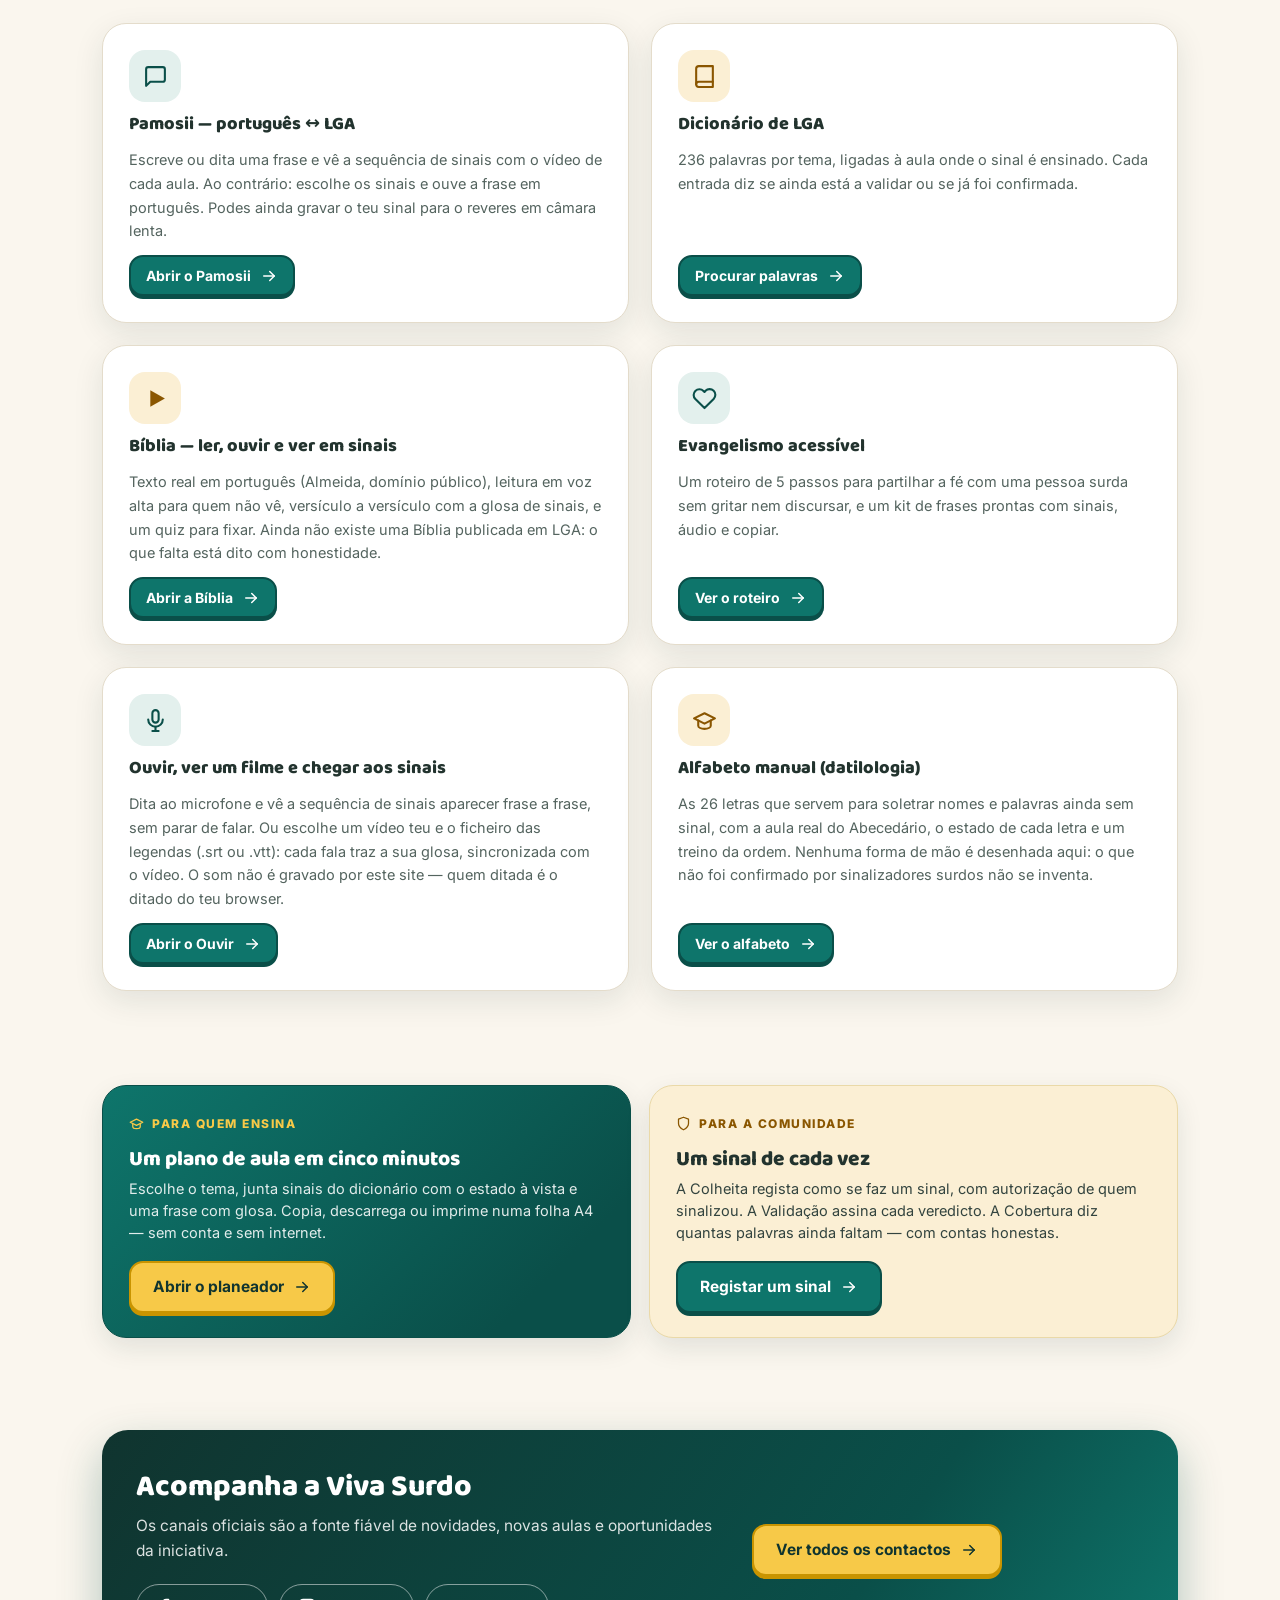
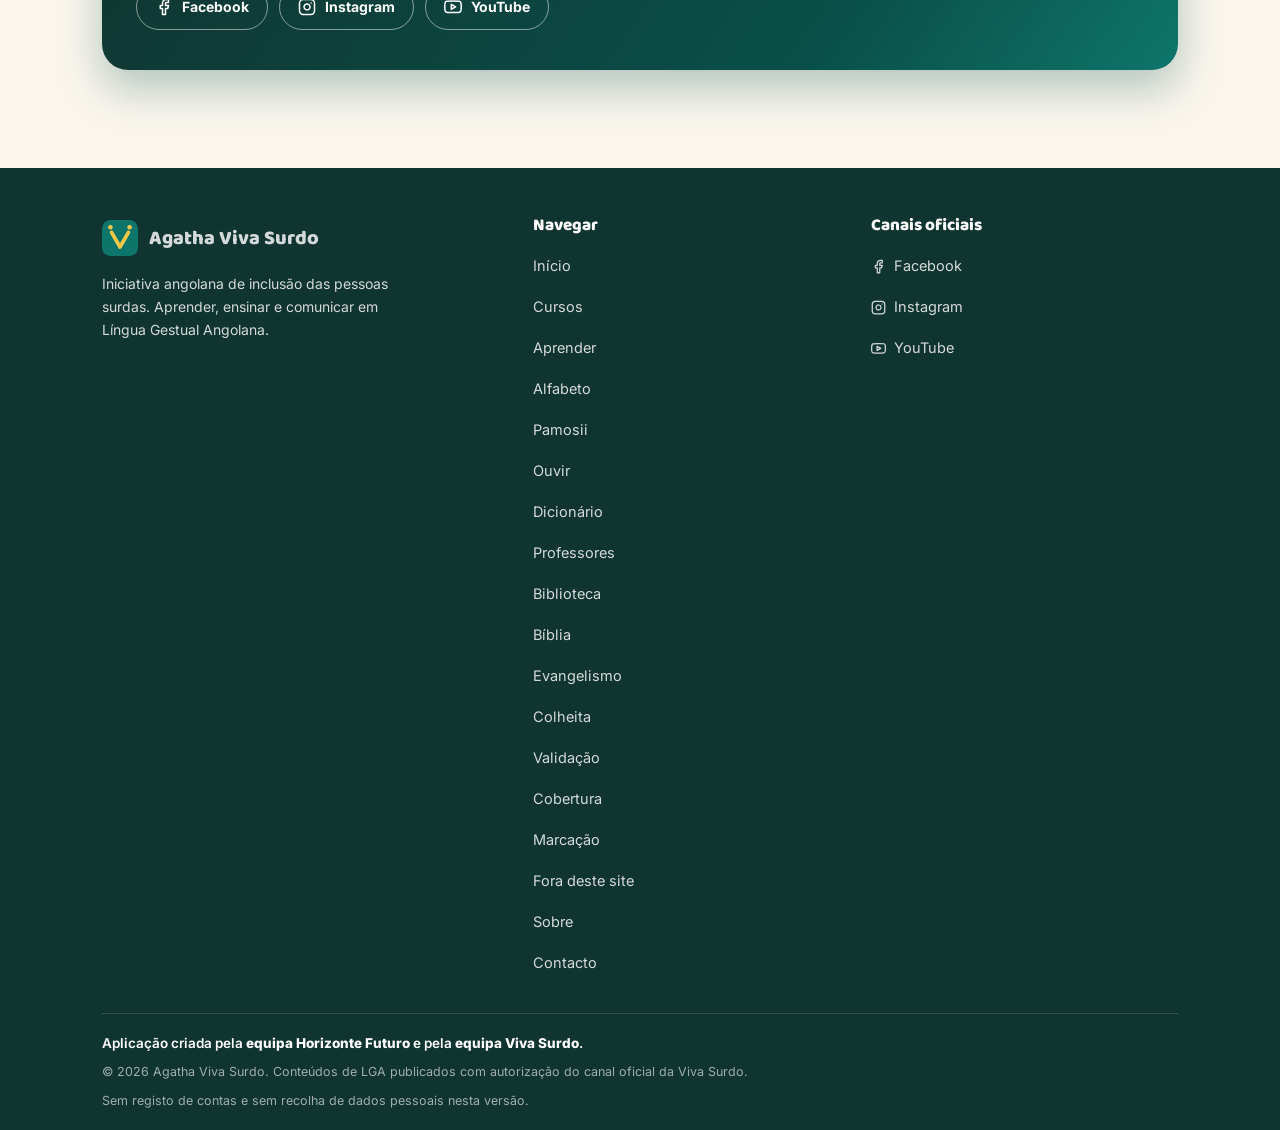
==== commit 1084e244: "vs83 no host: legendas de dentro do filme, Signer com profundidade, zip do Signer renomeado" ====
--- a/index.html
+++ b/index.html
@@ -26,7 +26,7 @@
 <link rel="preconnect" href="https://i.ytimg.com">
 <link rel="dns-prefetch" href="https://www.youtube-nocookie.com">
 <link href="https://fonts.googleapis.com/css2?family=Baloo+2:wght@600;700;800&family=Inter:wght@400;500;600;700;800&display=swap" rel="stylesheet">
-<link rel="stylesheet" href="styles.css?v=vs81">
+<link rel="stylesheet" href="styles.css?v=vs83">
 <script>
 /* As opções de acessibilidade são guardadas só neste dispositivo (localStorage).
    Aplicá-las antes do primeiro paint evita que a página "salte" de tema/contraste. */
@@ -50,6 +50,6 @@
 <div id="a11y-root"></div>
 <div id="app"></div>
 <span id="route-live" class="sr-only" aria-live="polite"></span>
-<script src="app.js?v=vs81"></script>
+<script src="app.js?v=vs83"></script>
 </body>
 </html>
--- a/styles.css
+++ b/styles.css
@@ -1,5 +1,5 @@
 /* ============================================================================
-   Pamosii Viva Surdo — folha de estilos
+   Agatha Viva Surdo — folha de estilos
    Identidade provisória: teal profundo + âmbar sobre creme (contraste AA).
    A marca visual será substituída pelo logótipo aprovado (ver README.md).
    ============================================================================ */
@@ -278,6 +278,8 @@
   .tab-sign .sg-fig{width:31px;height:20px;margin:0;color:inherit;flex:none}
   .tab-sign .sg-fig *{animation:none!important}
   .tab-sign .sg-fig .sg-cabeca{fill:rgba(255,255,255,.16)}
+  .tab-sign .sg-fig .sg-placa,.tab-sign .sg-fig .sg-sombra-chao,
+  .tab-sign .sg-fig .sg-brilho,.tab-sign .sg-fig .sg-mao-sombra{display:none}
   .tab:hover{color:#fff}
   .tab[aria-current="page"],.tab-mais.on{color:var(--amber)}
   /* o hambúrguer do cabeçalho é substituído pelo "Mais" — um interruptor, não dois */
@@ -879,6 +881,15 @@
 .pm-glyph .pm-ponto{fill:var(--amber-ink);stroke:none}
 .pm-glyph .pm-letra{fill:var(--amber-ink);stroke:none;font-family:var(--font-h);font-size:15px;font-weight:800}
 .pm-glyph .pm-mao{opacity:.92}
+/* profundidade: camada de trás = espessura, chão elíptico = apoio. Tudo em tinta,
+   nada de fotografias nem de caras de pessoas reais. */
+.pm-glyph .pm-mao-sombra{opacity:.2}
+.pm-glyph .pm-mao-sombra .pm-mao{stroke-width:6}
+.pm-glyph .pm-mao-frente .pm-mao{filter:drop-shadow(0 1.2px 0 rgba(16,52,47,.16))}
+.pm-glyph .pm-chao{fill:var(--teal-tint);opacity:.75}
+[data-contraste-alto] .pm-glyph .pm-mao-sombra,
+[data-contraste-alto] .pm-glyph .pm-chao{display:none}
+[data-contraste-alto] .pm-glyph .pm-mao-frente .pm-mao{stroke:#000;filter:none}
 @keyframes pm-aceno{0%,100%{transform:rotate(-10deg)}50%{transform:rotate(10deg)}}
 @keyframes pm-acao{0%,100%{transform:translate(-6px,4px)}50%{transform:translate(6px,-4px)}}
 @keyframes pm-grafema{0%,100%{transform:translateY(0) rotate(-4deg)}50%{transform:translateY(-4px) rotate(4deg)}}
@@ -1220,7 +1231,8 @@
   background:var(--teal-dark);color:#fff;font:inherit;font-weight:800;font-size:14px;cursor:pointer;
   box-shadow:0 12px 30px rgba(16,52,47,.32);-webkit-tap-highlight-color:transparent;touch-action:manipulation}
 .sg-fab .sg-fig{width:44px;height:30px;flex:none;color:#fff}
-.sg-fab .sg-marca,.sg-fab .sg-chao{display:none}
+.sg-fab .sg-marca,.sg-fab .sg-chao,.sg-fab .sg-placa,.sg-fab .sg-sombra-chao,
+.sg-fab .sg-brilho,.sg-fab .sg-mao-sombra{display:none}
 .sg-fab:hover{background:var(--teal-deep);color:var(--teal-dark)}
 .sg-fab[aria-expanded="true"]{background:var(--amber);color:var(--teal-dark)}
 /* com o painel aberto o botao sai de cena: no telemovel ficava por cima do fecho */
@@ -1295,11 +1307,31 @@
 .sg-fig .sg-cabeca{fill:var(--teal-tint)}
 .sg-fig .sg-feicao{stroke-width:3}
 .sg-fig .sg-chao{stroke:var(--line);stroke-width:3}
-.sg-fig .sg-mao circle,.sg-fig .sg-mao path{stroke:var(--amber-ink);stroke-width:4;fill:none}
-.sg-fig .sg-mao circle{fill:var(--amber-soft)}
+.sg-fig .sg-mao circle,.sg-fig .sg-mao path{stroke:var(--amber-ink);stroke-width:3;fill:none}
+.sg-fig .sg-mao-frente circle{fill:var(--sg-mao,var(--amber-soft))}
+/* gradientes (stop-color vem do tema, por isso continuam a acompanhar claro/escuro) */
+.sg-fig .sg-placa-a{stop-color:var(--teal-tint);stop-opacity:.85}
+.sg-fig .sg-placa-b{stop-color:var(--teal-tint);stop-opacity:0}
+.sg-fig .sg-cabeca-a{stop-color:#fff;stop-opacity:.4}
+.sg-fig .sg-cabeca-b{stop-color:var(--teal-tint)}
+.sg-fig .sg-mao-a{stop-color:var(--amber-soft)}
+.sg-fig .sg-mao-b{stop-color:var(--amber);stop-opacity:1}
+.sg-fig .sg-cabeca{fill:var(--sg-cabeca,var(--teal-tint))}
+.sg-fig .sg-placa{opacity:.9}
+.sg-fig .sg-sombra-chao{fill:var(--teal-dark);opacity:.13}
+.sg-fig .sg-corpo,.sg-fig .sg-maos{filter:drop-shadow(0 2px 1.4px rgba(0,0,0,.18))}
+.sg-fig .sg-brilho{fill:none;stroke:#fff;stroke-opacity:.55;stroke-width:2;stroke-linecap:round}
+.sg-fig .sg-mao-sombra{opacity:.3}
+.sg-fig .sg-mao-sombra circle,.sg-fig .sg-mao-sombra path{stroke:var(--teal-deep);fill:var(--teal-deep);stroke-width:4}
+.sg-fig .sg-mao-sombra circle{fill:var(--teal-deep)}
+.sg-fig .sg-mao-frente{filter:drop-shadow(0 1px 1px rgba(0,0,0,.2))}
+.sg-fig .sg-mao-frente .sg-brilho-mao{stroke:#fff;stroke-opacity:.7;stroke-width:1.6}
 .sg-fig .sg-corpo{transform-box:fill-box;transform-origin:50% 92%}
 .sg-fig .sg-maos{transform-box:fill-box;transform-origin:50% 78%}
-.sg-fig .sg-marca{transform-box:fill-box;transform-origin:50% 50%}
+.sg-fig .sg-marca{transform-box:fill-box;transform-origin:50% 50%;opacity:.9}
+.sg-fig .sg-marca .pm-onda,.sg-fig .sg-marca .pm-rumo,.sg-fig .sg-marca .pm-caixa,
+.sg-fig .sg-marca .pm-base,.sg-fig .sg-marca .pm-nuvem,.sg-fig .sg-marca .pm-alvo,
+.sg-fig .sg-marca .pm-suporte,.sg-fig .sg-marca .pm-balao,.sg-fig .sg-marca .pm-circulo{stroke-width:3.4}
 @keyframes sg-aceno{0%,100%{transform:rotate(-13deg)}50%{transform:rotate(13deg)}}
 @keyframes sg-acao{0%,100%{transform:translate(-7px,5px)}50%{transform:translate(7px,-5px)}}
 @keyframes sg-grafema{0%,100%{transform:translate(-5px,2px) rotate(-5deg)}50%{transform:translate(5px,-3px) rotate(5deg)}}
@@ -1374,6 +1406,14 @@
 [data-contraste-alto] .sg-fig .sg-mao circle,[data-contraste-alto] .sg-fig .sg-mao path{stroke:#000;fill:none}
 [data-contraste-alto] .sg-fig .sg-cabeca{fill:none}
 [data-contraste-alto] .sg-fig .sg-chao{stroke:#000}
+[data-contraste-alto] .sg-fig .sg-placa,
+[data-contraste-alto] .sg-fig .sg-sombra-chao,
+[data-contraste-alto] .sg-fig .sg-brilho,
+[data-contraste-alto] .sg-fig .sg-mao-sombra,
+[data-contraste-alto] .sg-fig .sg-brilho-mao{display:none}
+[data-contraste-alto] .sg-fig .sg-corpo,
+[data-contraste-alto] .sg-fig .sg-maos,
+[data-contraste-alto] .sg-fig .sg-mao-frente{filter:none}
 [data-tema-escuro] .sg-palco{background:var(--surface)}
 [data-tema-escuro] .sg-fab{background:var(--amber);color:var(--teal-dark)}
 
@@ -2027,6 +2067,23 @@
 .ov-file input[type="file"]{display:block;width:100%;min-width:0;margin-top:8px;font:inherit;font-size:13.5px;
   color:var(--muted)}
 .ov-nome{margin:0;font-size:13px;overflow-wrap:anywhere}
+.ov-fontes{display:flex;flex-wrap:wrap;align-items:center;gap:10px;margin:16px 0 0}
+.ov-atalho{position:relative}
+.ov-atalho input[type="file"]{position:absolute;width:1px;height:1px;opacity:0;pointer-events:none}
+.ov-atalho:focus-within{outline:3px solid var(--teal-deep);outline-offset:3px}
+.ov-fonte{flex:1 1 280px;min-width:0;margin:0;font-size:13px;line-height:1.5;color:var(--muted)}
+.ov-pistas{margin:10px 0 0;padding:9px 12px;border-radius:10px;border-left:4px solid var(--teal);
+  background:var(--teal-tint);color:var(--ink-soft);font-size:13.5px;line-height:1.5;overflow-wrap:anywhere}
+.ov-pistas.is-aviso{border-left-color:var(--amber);background:var(--amber-soft);color:var(--amber-ink)}
+.ov-faixa{display:flex;flex-wrap:wrap;align-items:center;gap:10px;margin:12px 0 0;padding:10px 12px;
+  border:1.5px solid var(--line);border-radius:12px;background:var(--cream);font-size:13.5px;font-weight:700}
+.ov-faixa select{max-width:100%;min-height:40px;font:inherit;font-weight:600;padding:7px 9px;border-radius:9px;
+  border:1.5px solid var(--line);background:var(--paper);color:var(--ink)}
+.ov-manual{margin:14px 0 0;font-size:13.5px}
+.ov-manual summary{cursor:pointer;font-weight:700;color:var(--teal-deep);padding:6px 0}
+.ov-manual summary:hover{text-decoration:underline}
+.ov-manual[open] summary{margin-bottom:4px}
+.ov-arrasta{outline:2px dashed var(--teal);outline-offset:6px;background:var(--teal-tint);border-radius:12px}
 .ov-player{display:block;width:100%;max-width:720px;margin:14px auto 0;border-radius:14px;background:var(--teal-dark)}
 .ov-agora{margin:16px 0 0;padding:16px 18px;border-radius:var(--radius);background:var(--paper);
   border:1.5px solid var(--line);box-shadow:var(--shadow)}
@@ -2060,8 +2117,10 @@
   .ov-cues{max-height:320px}
 }
 [data-contraste-alto] .ov-modo,[data-contraste-alto] .ov-file,[data-contraste-alto] .ov-agora,
-[data-contraste-alto] .ov-cue,[data-contraste-alto] .ov-lista li,[data-contraste-alto] .ov-relogio{
+[data-contraste-alto] .ov-cue,[data-contraste-alto] .ov-lista li,[data-contraste-alto] .ov-relogio,
+[data-contraste-alto] .ov-pistas,[data-contraste-alto] .ov-faixa{
   background:#fff;border-color:#000;color:#000}
+[data-contraste-alto] .ov-faixa select{background:#fff;color:#000;border-color:#000}
 [data-contraste-alto] .ov-modo>.ic,[data-contraste-alto] .ov-cue-t{color:#000}
 [data-contraste-alto] .ov-modo em,[data-contraste-alto] .ov-file input[type="file"]{color:#111}
 [data-contraste-alto] .ov-modo[aria-pressed="true"],[data-contraste-alto] .ov-cue.on{
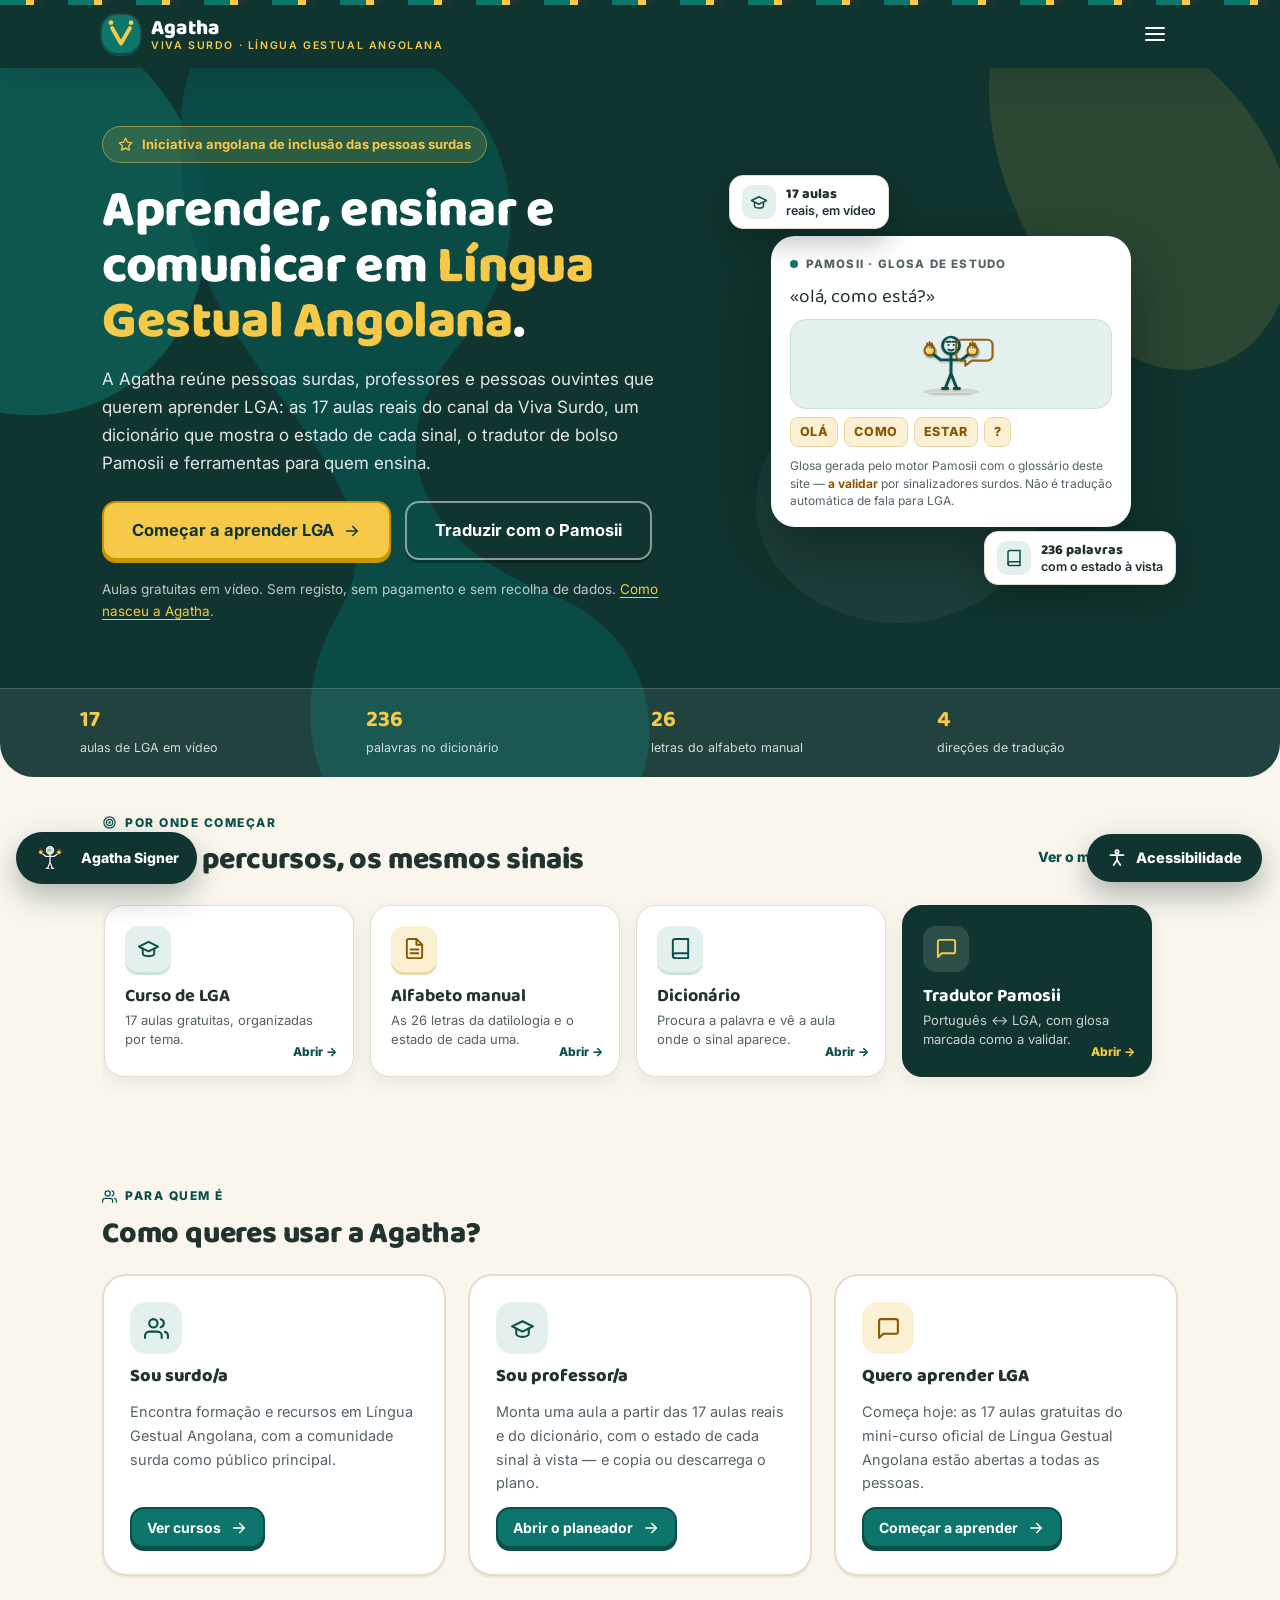
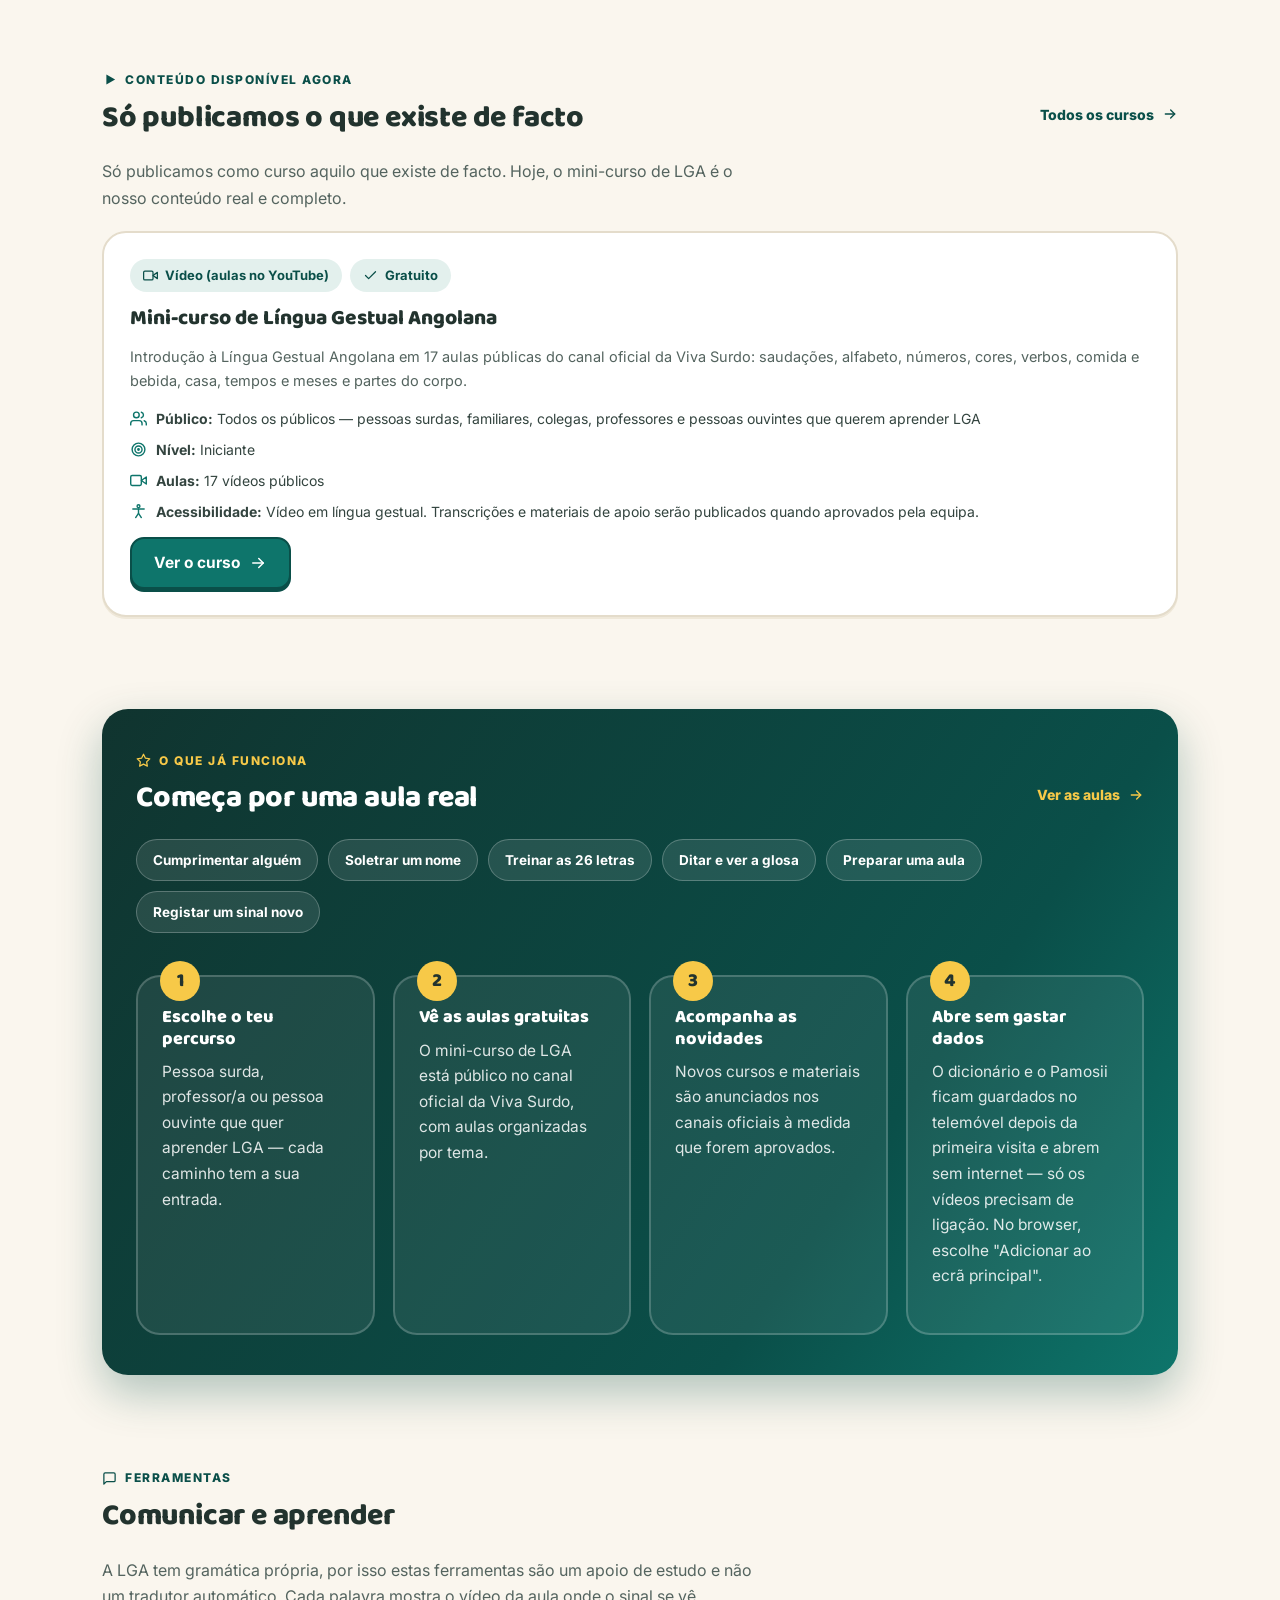
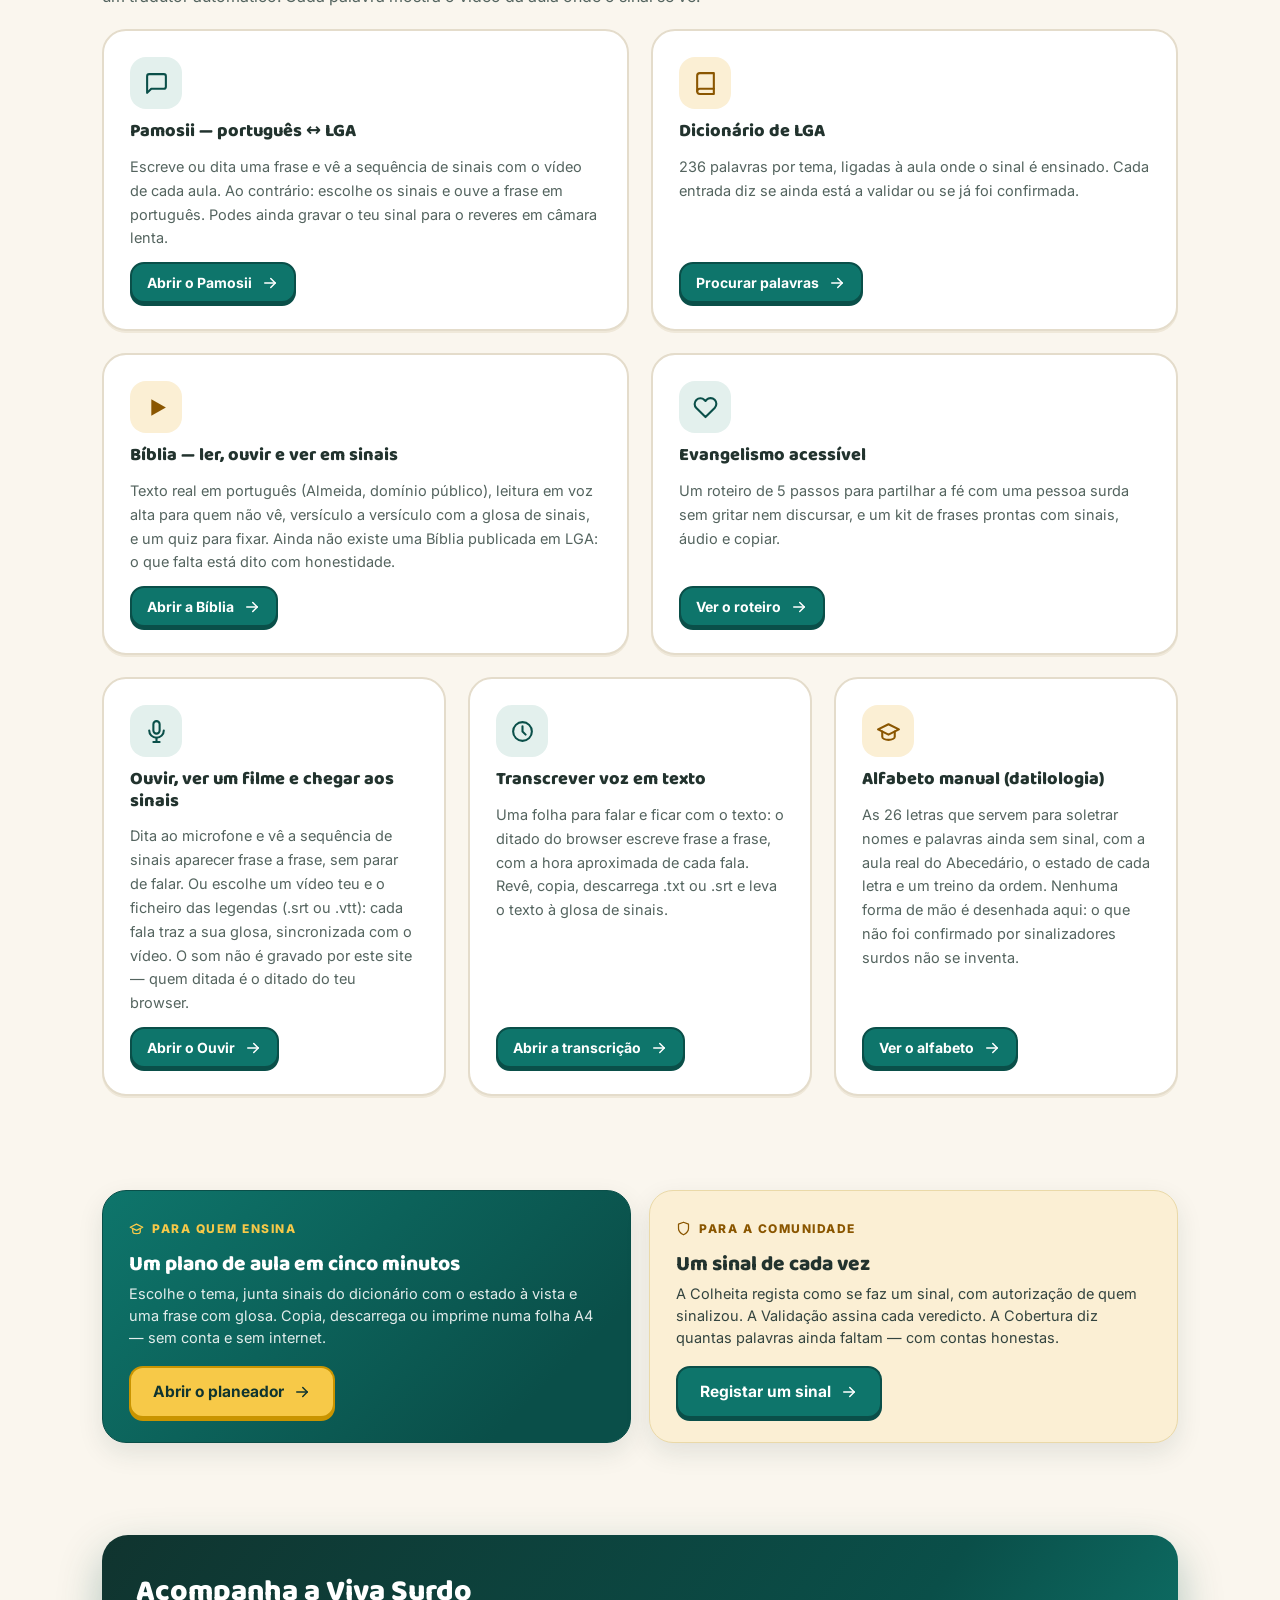
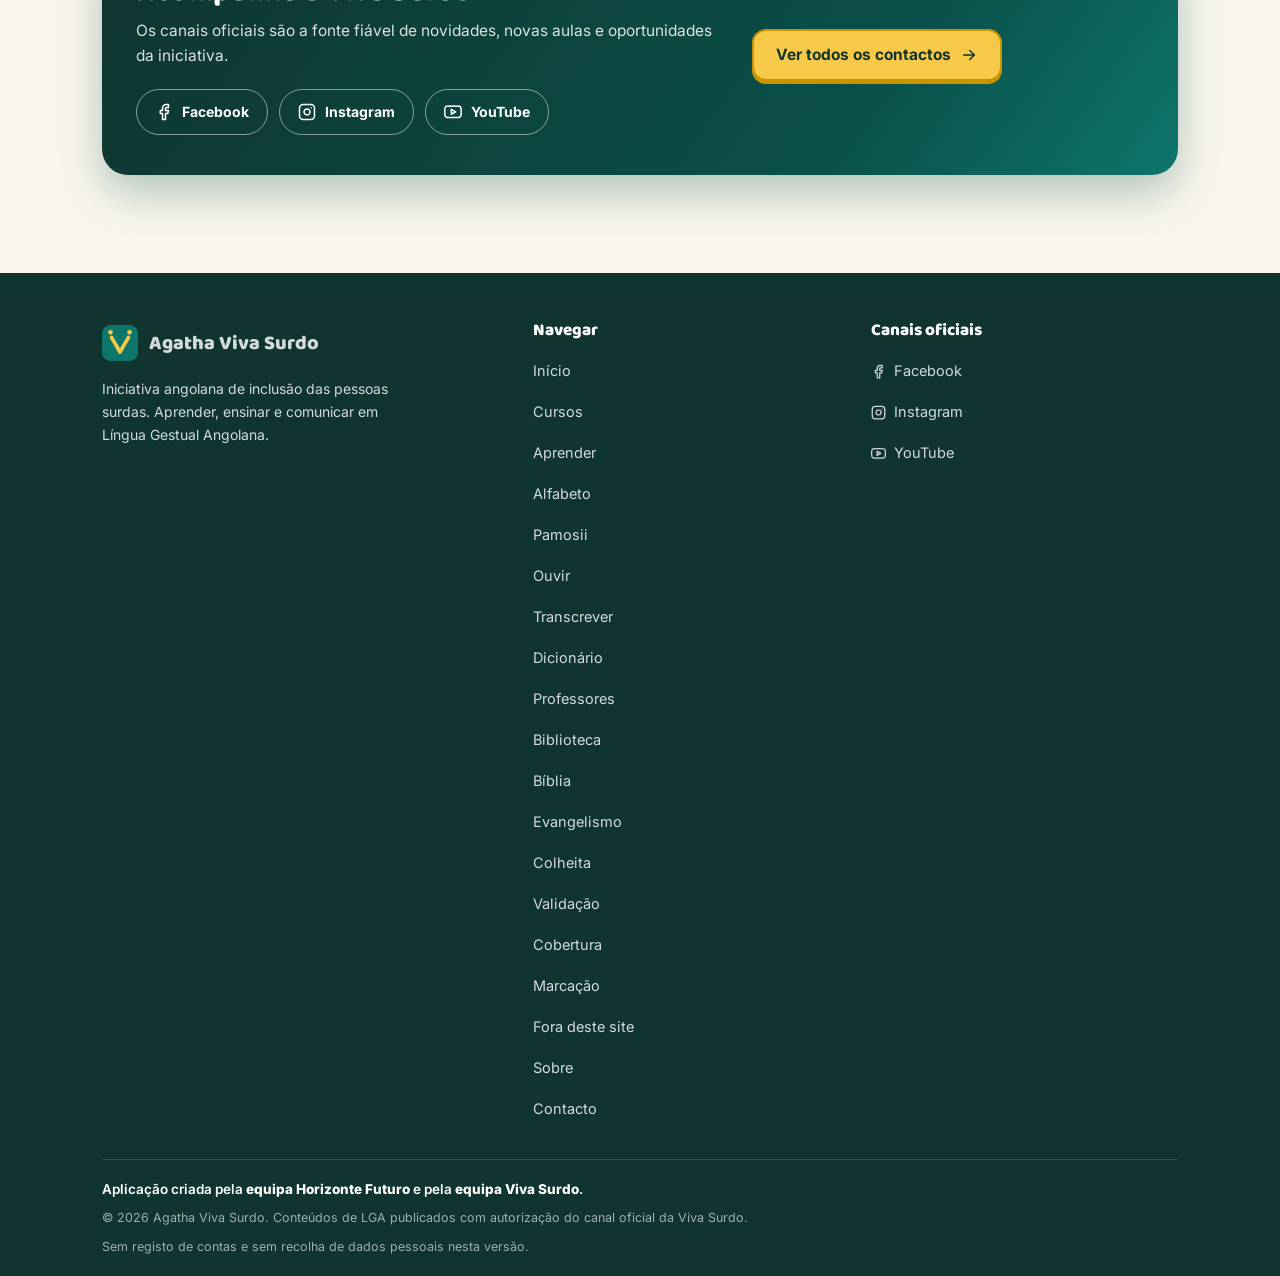
==== commit cd4bf151: "vs86 no site publicado: folha de transcrição de voz, pele tátil em todas as páginas e goteiras móvei" ====
--- a/index.html
+++ b/index.html
@@ -26,7 +26,7 @@
 <link rel="preconnect" href="https://i.ytimg.com">
 <link rel="dns-prefetch" href="https://www.youtube-nocookie.com">
 <link href="https://fonts.googleapis.com/css2?family=Baloo+2:wght@600;700;800&family=Inter:wght@400;500;600;700;800&display=swap" rel="stylesheet">
-<link rel="stylesheet" href="styles.css?v=vs83">
+<link rel="stylesheet" href="styles.css?v=vs86">
 <script>
 /* As opções de acessibilidade são guardadas só neste dispositivo (localStorage).
    Aplicá-las antes do primeiro paint evita que a página "salte" de tema/contraste. */
@@ -50,6 +50,6 @@
 <div id="a11y-root"></div>
 <div id="app"></div>
 <span id="route-live" class="sr-only" aria-live="polite"></span>
-<script src="app.js?v=vs83"></script>
+<script src="app.js?v=vs86"></script>
 </body>
 </html>
--- a/styles.css
+++ b/styles.css
@@ -405,7 +405,9 @@
 select:focus-visible{outline:3px solid var(--focus);outline-offset:2px}
 
 /* ---------- página genérica de conteúdo ---------- */
-.page-head{padding:46px 0 10px}
+/* top/bottom em longhand: o .page-head partilha o elemento com o .wrap, e um shorthand
+   aqui apagava as goteiras laterais de 22px em todas as páginas */
+.page-head{padding-top:46px;padding-bottom:10px}
 .page-head h1{margin-bottom:10px}
 .page-head .lead{font-size:17px;color:var(--muted);max-width:64ch}
 .crumbs{display:flex;flex-wrap:wrap;gap:6px;align-items:center;font-size:13.5px;font-weight:600;color:var(--muted);
@@ -1159,7 +1161,7 @@
   .hero-in{gap:18px;padding:30px 0 40px}
   .hero-art svg{width:min(210px,58%)}
   .section{padding:34px 0}
-  .page-head{padding:30px 0 8px}
+  .page-head{padding-top:30px;padding-bottom:8px}
   .foot-bottom{font-size:13.5px}
   /* os links do rodapé são o mapa do site no telemóvel: 44px de área de toque */
   .foot-list a{min-height:44px;min-width:44px}
@@ -1237,6 +1239,9 @@
 .sg-fab[aria-expanded="true"]{background:var(--amber);color:var(--teal-dark)}
 /* com o painel aberto o botao sai de cena: no telemovel ficava por cima do fecho */
 html.sg-on .sg-fab{display:none}
+/* na folha de transcrição o microfone ocupa o mesmo canto no telemóvel: o atalho do
+   Signer tapava o «Começar a transcrever». A página tem o seu próprio envio para sinais. */
+html.tr-rota .sg-fab{display:none}
 .sg-painel{position:fixed;right:16px;bottom:calc(16px + env(safe-area-inset-bottom));z-index:170;
   width:min(430px,calc(100vw - 32px));max-height:calc(100vh - 32px);max-height:calc(100dvh - 32px);
   overflow-y:auto;overscroll-behavior:contain;background:var(--paper);color:var(--ink);
@@ -2062,8 +2067,8 @@
 .ov-interim{margin:6px 0 0;min-height:22px;font-size:14.5px;font-style:italic;line-height:1.5;color:var(--teal-deep);
   overflow-wrap:anywhere}
 .ov-escolhas{display:grid;gap:8px;margin:14px 0 0}
-.ov-file{display:block;font-weight:700;font-size:13.5px;color:var(--ink-soft);border:1.5px dashed var(--line);
-  border-radius:12px;padding:10px 12px;background:var(--cream)}
+.ov-file{display:flex;flex-direction:column;justify-content:center;min-height:44px;font-weight:700;font-size:13.5px;
+  color:var(--ink-soft);border:1.5px dashed var(--line);border-radius:12px;padding:10px 12px;background:var(--cream)}
 .ov-file input[type="file"]{display:block;width:100%;min-width:0;margin-top:8px;font:inherit;font-size:13.5px;
   color:var(--muted)}
 .ov-nome{margin:0;font-size:13px;overflow-wrap:anywhere}
@@ -2370,6 +2375,141 @@
    e cada link externo ganha o URL escrito — numa folha não se clica.
    ============================================================================ */
 @page{margin:14mm}
+/* ============================================================================
+   26. PELE TÁTIL — a mesma linguagem em todas as páginas.
+   Fio de 2 px, sombra sólida curta e botões que descem ao toque (como um
+   autocolante). As cores continuam a ser as da Viva Surdo; muda só a espessura
+   e o relevo, para que cartões, campos e filtros se reconheçam como a mesma
+   família em qualquer rota — e nos três temas.
+   ============================================================================ */
+:root{
+  --depth:0 4px 0 var(--line);
+  --depth-sm:0 2px 0 var(--line-soft);
+}
+[data-tema-escuro]{--depth:0 4px 0 #06110D;--depth-sm:0 2px 0 #06110D}
+[data-contraste-alto]{--depth:none;--depth-sm:none}
+
+@media screen{
+  /* --- cartões: o mesmo fio em todos os painéis --- */
+  .aud-card,.ccard,.vcard,.res-card,.lib-item,.fact-card,.val-card,.chan-card,.side-box,.step,
+  .dic-grupo,.pm-sent,.pm-card,.pm-col,.pm-cam,.bib-leitor,.bib-vlibras,.bib-stats,.bib-dia,
+  .prof-bloco,.ov-modo,.ov-cue,.ov-agora,.cov-cards li,.ev-card,.ev-verso-card,.tr-card{
+    border-width:2px;border-color:var(--line);box-shadow:var(--depth-sm);
+  }
+  .aud-card,.ccard,.lib-item,.res-card,.ev-card,.cov-cards li{
+    transition:transform .15s,box-shadow .15s,border-color .15s;
+  }
+  .aud-card:hover,.ccard:hover,.lib-item:hover,.res-card:hover,.ev-card:hover{
+    transform:translateY(-2px);box-shadow:var(--depth);border-color:var(--line-strong,var(--line));
+  }
+
+  /* --- filtros e etiquetas: o mesmo fio, e o escolhido fica assente --- */
+  .chip,.f-chip,.theme-nav a,.soon,.see-all,.tab{border-width:2px}
+  .f-chip,.theme-nav a{box-shadow:var(--depth-sm)}
+  .f-chip[aria-pressed="true"],.theme-nav a[aria-current="page"]{
+    box-shadow:0 1px 0 var(--teal-deep);transform:translateY(1px);
+  }
+  .chip{box-shadow:none}
+
+  /* --- campos: fundo de papel, fio de 2 px e anel de foco igual em toda a parte --- */
+  .f-field input[type="search"],.f-field input[type="text"],.f-field textarea,
+  .ch-campo input,.ch-campo textarea,.ch-campo select,
+  .mk-campo input,.mk-campo select,.cov-ac select,.alf-vel select,.bib-vel select,
+  .ov-faixa select,select,textarea{
+    border-width:2px;border-color:var(--line);background:var(--surface);
+  }
+  .f-field input[type="search"]:hover,.f-field input[type="text"]:hover,.f-field textarea:hover,
+  .ch-campo input:hover,.ch-campo textarea:hover,.ch-campo select:hover,
+  .mk-campo input:hover,.mk-campo select:hover,select:hover,textarea:hover{border-color:var(--line-strong,var(--teal))}
+  .f-field input[type="search"]:focus-visible,.f-field input[type="text"]:focus-visible,
+  .f-field textarea:focus-visible,.ch-campo input:focus-visible,.ch-campo textarea:focus-visible,
+  .ch-campo select:focus-visible,.mk-campo input:focus-visible,.mk-campo select:focus-visible,
+  textarea:focus-visible,select:focus-visible{
+    border-color:var(--teal);outline:3px solid var(--focus);outline-offset:2px;
+  }
+
+  /* --- títulos de página: o mesmo ritmo em todas as rotas --- */
+  .page-head h1{letter-spacing:-.3px}
+  .page-head .lead{color:var(--ink-soft)}
+  .sec-head h2{letter-spacing:-.2px}
+
+  /* ==========================================================================
+     TRANSCRIÇÃO — `#/transcrever`
+     ========================================================================== */
+  .tr-layout{display:grid;grid-template-columns:minmax(0,.82fr) minmax(0,1.18fr);gap:22px;align-items:start;margin-top:22px}
+  .tr-rec{position:sticky;top:calc(var(--head-h) + 18px)}
+  .tr-card{background:var(--paper);border-radius:var(--radius-lg);padding:22px 22px 20px}
+  .tr-card h2{font-size:19px;margin:0 0 4px}
+  .tr-card .muted{margin:0}
+  .tr-live{display:inline-flex;align-items:center;gap:8px;font-size:11.5px;font-weight:800;
+    letter-spacing:1.3px;text-transform:uppercase;color:var(--muted);margin:0}
+  .tr-live::before{content:"";width:10px;height:10px;border-radius:99px;background:var(--line);flex:none}
+  .tr-live[data-on="true"]{color:var(--teal-deep)}
+  .tr-live[data-on="true"]::before{background:var(--teal);animation:trPulso 1.35s ease-out infinite}
+  @keyframes trPulso{
+    0%{box-shadow:0 0 0 0 rgba(14,117,107,.45)}
+    70%{box-shadow:0 0 0 9px rgba(14,117,107,0)}
+    100%{box-shadow:0 0 0 0 rgba(14,117,107,0)}
+  }
+  @media (prefers-reduced-motion:reduce){.tr-live[data-on="true"]::before{animation:none}}
+  .tr-mic{width:100%;min-height:60px;font-size:16px;margin:14px 0 4px}
+  .tr-relogio{display:block;margin:10px 0 0;font-family:var(--font-h);font-size:38px;line-height:1;
+    letter-spacing:-1px;color:var(--ink);font-variant-numeric:tabular-nums}
+  .tr-relogio small{display:block;font-family:var(--font-b);font-size:12.5px;font-weight:700;
+    letter-spacing:.4px;color:var(--muted);margin-top:5px}
+  .tr-form{display:grid;gap:12px;margin-top:16px}
+  .tr-form .f-field{flex:none}
+  .tr-hint{font-size:13.5px;line-height:1.55;color:var(--ink-soft);margin:14px 0 0;
+    border-top:1.5px dashed var(--line);padding-top:12px}
+  .tr-hint strong{color:var(--ink)}
+  .tr-painel{min-width:0}
+  .tr-barra{display:flex;flex-wrap:wrap;align-items:center;gap:10px;margin:0 0 12px}
+  .tr-barra .tr-count{margin-left:auto;font-size:13px;font-weight:700;color:var(--muted)}
+  .tr-segs{list-style:none;margin:0;padding:0;display:grid;gap:8px;min-height:70px}
+  .tr-seg{display:grid;grid-template-columns:auto minmax(0,1fr) auto;gap:10px;align-items:start;
+    padding:10px 12px;border:2px solid var(--line);border-radius:12px;background:var(--surface);
+    box-shadow:var(--depth-sm)}
+  .tr-seg time{font-family:var(--font-b);font-size:12px;font-weight:800;color:var(--teal-deep);
+    background:var(--teal-tint);border-radius:7px;padding:3px 7px;white-space:nowrap;margin-top:2px}
+  .tr-seg p{margin:0;font-size:15px;line-height:1.55;overflow-wrap:anywhere}
+  .tr-del{width:38px;height:38px;min-height:38px;padding:0;border:2px solid var(--line);border-radius:10px;
+    background:var(--surface);color:var(--muted);display:grid;place-items:center;cursor:pointer}
+  .tr-del:hover{border-color:var(--teal);color:var(--teal-deep);background:var(--teal-tint)}
+  .tr-del .ic{width:16px;height:16px}
+  .tr-empty{border:2px dashed var(--line);border-radius:14px;padding:26px 18px;text-align:center;
+    color:var(--muted);font-size:14px;line-height:1.6;background:var(--surface-soft)}
+  .tr-empty .ic{width:26px;height:26px;display:block;margin:0 auto 8px;color:var(--teal)}
+  .tr-interim{min-height:24px;margin:10px 2px 0;font-size:14.5px;line-height:1.5;color:var(--muted);
+    font-style:italic;overflow-wrap:anywhere}
+  .tr-interim:empty{display:none}
+  .tr-texto{width:100%;font:inherit;font-size:16px;line-height:1.6;padding:13px 15px;min-height:150px;
+    border:2px solid var(--line);border-radius:14px;background:var(--surface);color:var(--ink);resize:vertical}
+  .tr-acoes{display:flex;flex-wrap:wrap;gap:9px;margin-top:12px}
+  .tr-nota{margin:12px 0 0;font-size:13px;line-height:1.55;color:var(--muted)}
+  .tr-status{min-height:22px;margin:10px 0 0;font-size:13.5px;line-height:1.5;color:var(--ink-soft)}
+  .tr-fallback{margin:12px 0 0;padding:13px 14px;border:2px dashed var(--amber-line);border-radius:12px;
+    background:var(--amber-soft);color:var(--ink-soft);font-size:13.5px;line-height:1.55}
+  .tr-fallback strong{color:var(--amber-ink)}
+  .tr-folha{margin-top:18px}
+  .tr-folha h2{font-size:18px;margin:0 0 6px}
+  .tr-folha .src{margin-top:10px}
+  @media (max-width:900px){
+    .tr-layout{grid-template-columns:minmax(0,1fr)}
+    .tr-rec{position:static}
+    .tr-relogio{font-size:32px}
+  }
+  @media (max-width:420px){
+    .tr-card{padding:18px 16px}
+    .tr-seg{grid-template-columns:auto minmax(0,1fr);}
+    .tr-del{grid-column:2;justify-self:end;width:36px;height:36px}
+  }
+  [data-contraste-alto] .tr-card,[data-contraste-alto] .tr-seg,[data-contraste-alto] .tr-texto,
+  [data-contraste-alto] .tr-del{background:#fff;color:#000;border-color:#000}
+  [data-contraste-alto] .tr-seg time{background:#000;color:#fff}
+  [data-contraste-alto] .tr-live[data-on="true"]{color:#000}
+  [data-contraste-alto] .tr-fallback{background:#fff;color:#000;border-color:#000}
+}
+
 @media print{
   :root,[data-tema-escuro],[data-contraste-alto]{
     --ink:#000;--ink-soft:#111;--muted:#333;--teal:#0B5D55;--teal-deep:#08423D;--teal-dark:#000;
